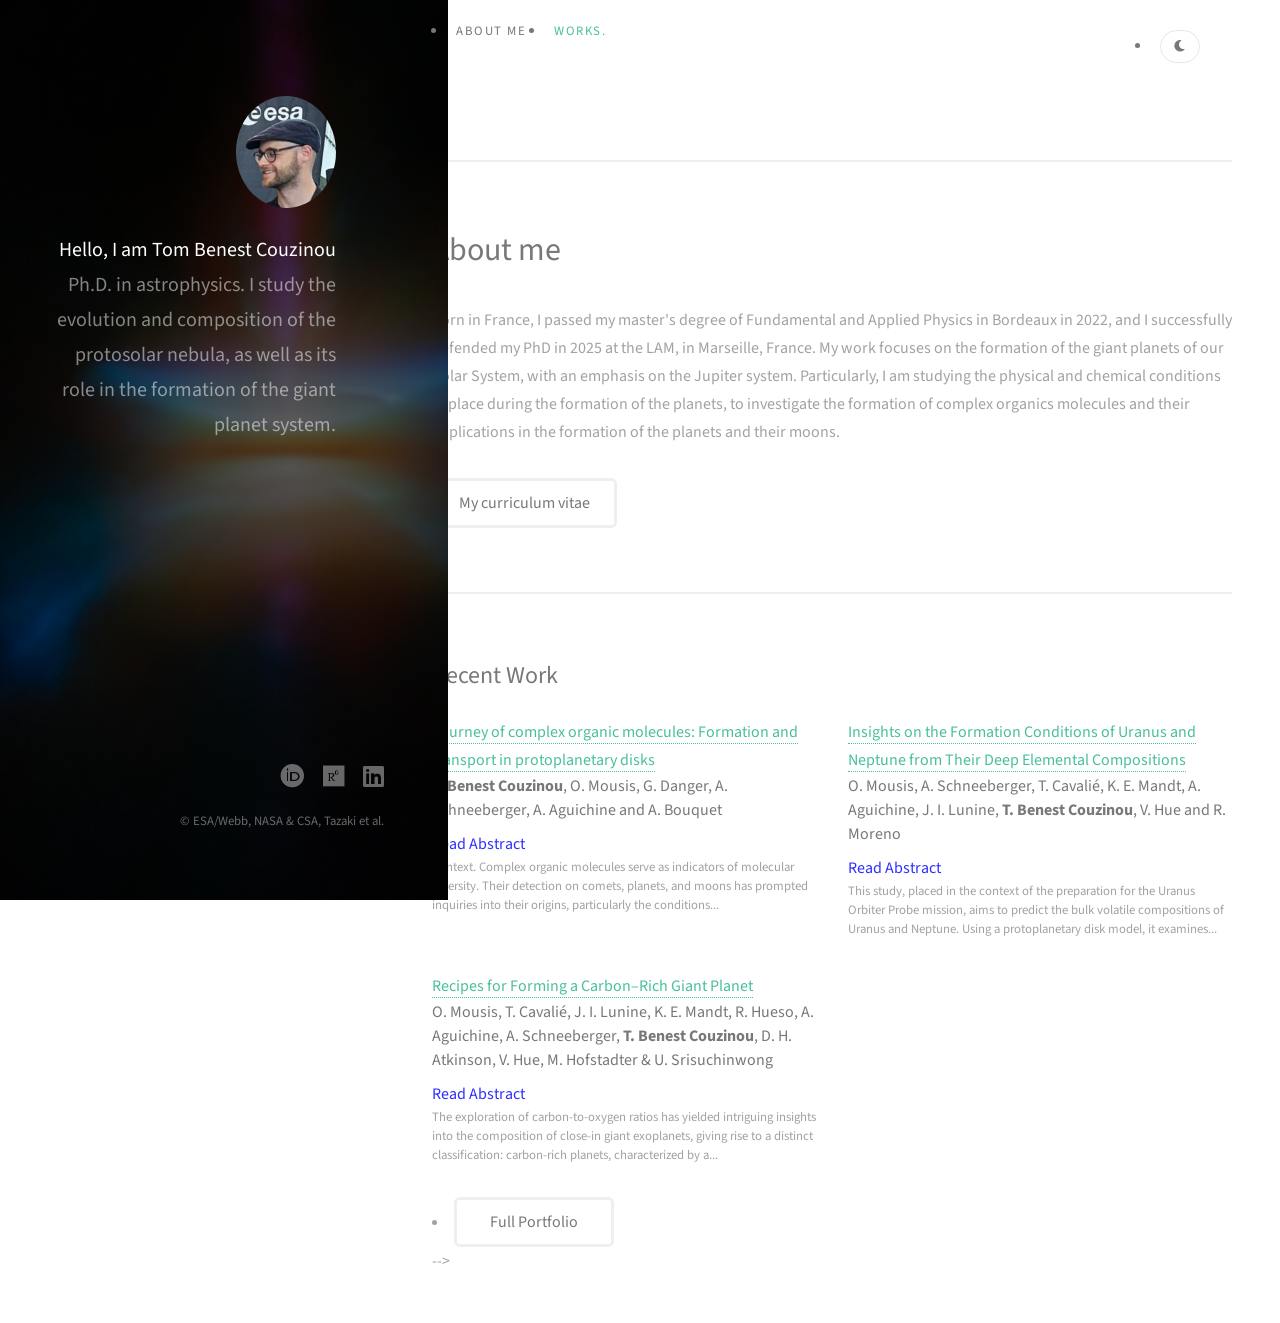
==== index.html @ 3ba37ce8 "test top header" ====
<!DOCTYPE HTML>
<!--
	Strata by HTML5 UP
	html5up.net | @ajlkn
	Free for personal and commercial use under the CCA 3.0 license (html5up.net/license)
-->
<html>
	
	<head>

		<!--- basic page needs
		================================================== -->
		<title>T. Benest Couzinou</title>
		<meta charset="utf-8" />

		<!-- mobile specific metas
		================================================== -->
		<meta name="viewport" content="width=device-width, initial-scale=1, user-scalable=no" />

		<!-- CSS
		================================================== -->
		<link rel="stylesheet" href="assets/css/main.css" />

	</head>
	<body class="is-preload">

		<!--
			Table des matières (commentée) - Navigation rapide du document
			- Header latéral (présentation) : #header
			- En-tête principal (barre de navigation) : #main-header
			- About me (section) : #one
			- Recent Work (section) : #two
			- Abstracts (aperçus/pleins) : #Abstract, #Abstract2, #Abstract3
			- Footer / Contact : #footer
		-->


		<!-- Menu header
		================================================== -->
		<header id="menu-header">

			<div class="row">

				<nav id="nav-wrap">         
					
					<a class="mobile-btn" href="#nav-wrap" title="Show navigation">
						<span class="menu-icon">Menu</span>
					</a>
					<a class="mobile-btn" href="#" title="Hide navigation">
						<span class="menu-icon">Menu</span>
					</a> 

					<ul id="nav" class="nav">
						<li><a class="smoothscroll" href="#header">About me</a></li>
						<li class="current"><a class="smoothscroll" href="#one">Works.</a></li>
					</ul> <!-- end #nav -->

				</nav> <!-- end #nav-wrap -->


			</div>

		</header> <!-- end header -->
			

		<!-- Side Header -->
			<header id="header">
				<div class="inner">
					<a href="#" class="image avatar"><img src="images/avatar.jpg" alt="" /></a>
					<h1><strong>Hello, I am Tom Benest Couzinou</strong><br />
					Ph.D. in astrophysics.<br />
					I study the evolution and composition of the<br />
					protosolar nebula, as well as its role in the<br />
					formation of the giant planet system.</h1>
				</div>
			</header>

		<!-- Main -->
			<div id="main">

				<!-- Main Header (desktop) -->
				<header id="main-header">
					<div class="row">
						<nav id="nav-wrap">         
							<a class="mobile-btn" href="#nav-wrap" title="Show navigation">
								<span class="menu-icon">Menu</span>
							</a>
							<a class="mobile-btn" href="#" title="Hide navigation">
								<span class="menu-icon">Menu</span>
							</a>            

							<ul id="nav" class="nav">
								<li><a class="smoothscroll" href="#one">About me</a></li>
								<li class="current"><a class="smoothscroll" href="#two">Works.</a></li>
							</ul> <!-- end #nav -->

						</nav>

						<ul class="header-darkmode">
							<li>
								<button type="button" class="darkmode-toggle" data-theme-toggle aria-label="Enable dark mode">
									<span class="icon solid fa-moon" aria-hidden="true"></span>
								</button>
							</li>
						</ul>

					</div>
				</header>

				<!-- One -->
					<section id="one">
						<header class="major">
							<h2>About me</h2>
						</header>
						<p>Born in France, I passed my master's degree of Fundamental and Applied Physics in Bordeaux in 2022, and I successfully defended my PhD in 2025 at the LAM, in Marseille, France. My work focuses on the formation of the giant planets of our Solar System, with an emphasis on the Jupiter system. Particularly, I am studying the physical and chemical conditions at place during the formation of the planets, to investigate the formation of complex organics molecules and their implications in the formation of the planets and their moons. </p>
						<ul class="actions">
							<li><a href="my_CV.pdf" target="_blank" class="button">My curriculum vitae</a></li>
						</ul>
					</section>

				<!-- Two -->
					<section id="two">
						<h2>Recent Work</h2>
						<div class="row">
							<article class="col-6 col-12-xsmall work-item">
								<a href="https://www.aanda.org/articles/aa/full_html/2024/12/aa49499-24/aa49499-24.html" target="_blank" >
									Journey of complex organic molecules: Formation and transport in protoplanetary disks
								</a>
								<h3><span style="font-weight: 700;">T. Benest Couzinou</span>, O. Mousis, G. Danger, A. Schneeberger, A. Aguichine and A. Bouquet</h3>
								<div class="readmore-btn js-toggle-abstract" data-full="#AbstractFull" data-preview="#AbstractPreview" data-read-text="Read Abstract" data-hide-text="Hide Abstract" style="color: #2E2EFF; cursor: pointer;">Read Abstract</div>
								<div id="Abstract" class="text-wrapper">
									<p id="AbstractPreview">
										Context. Complex organic molecules serve as indicators of molecular diversity. Their detection on comets, planets, and moons has prompted inquiries into their origins, particularly the conditions...
									</p>
									<p id="AbstractFull" style="display: none;">
										Context. Complex organic molecules serve as indicators of molecular diversity. Their detection on comets, planets, and moons has prompted inquiries into their origins, particularly the conditions conducive to their formation. One hypothesis suggests that the UV irradiation of icy grains in the protosolar nebula generates significant molecular complexity, a hypothesis supported by experiments on methanol ice irradiation. Aims. We investigated the irradiation of methanol ice particles as they migrate through the protosolar nebula. Our objective is to ascertain whether the encountered conditions facilitate the formation of complex organics molecules, and we leverage experimental data in our analysis.<br />
										Methods. We developed a two-dimensional model that describes the transport of pebbles during the evolution of the protosolar nebula, employing a Lagrangian scheme. This model computes the interstellar UV flux received by the particles along their paths, which we compared with experimental values.<br />
										Results. On average, particles ranging from 1 to 100 µm in size, released at a local temperature of 20 K, undergo adequate irradiation to attain the same molecular diversity as methanol ice during the experiments within timescales of 25 kyr of protosolar nebula evolution. In contrast, 1 cm sized particles require 911 kyr of irradiation to reach similar molecular diversity, making comparable molecular complexity unlikely. Similarly, particles ranging from 1 to 100 µm in size, released at a local temperature of 80 K, receive sufficient irradiation after 141 and 359 kyr. In contrast, 1 cm sized particles would require several million years to receive this level of irradiation, which is infeasible since they cross the iceline within approximately 500 kyr.<br />
										Conclusions. The particles readily receive the irradiation dose necessary to generate the molecular diversity observed in the experiments within the outer regions of the disk. Our model, combined with future irradiation experiments, can provide additional insights into the specific regions where the building blocks of planets form.
									</p>
								</div>

							</article>
							<article class="col-6 col-12-xsmall work-item">
								<a href="https://iopscience.iop.org/article/10.3847/PSJ/ad58d8" target="_blank" >
								Insights on the Formation Conditions of Uranus and Neptune from Their Deep Elemental Compositions
								</a>
								<h3>O. Mousis, A. Schneeberger, T. Cavalié, K. E. Mandt, A. Aguichine, J. I. Lunine, <span style="font-weight: 700;">T. Benest Couzinou</span>, V. Hue and R. Moreno</h3>
								<div class="readmore-btn js-toggle-abstract" data-full="#AbstractFull2" data-preview="#AbstractPreview2" data-read-text="Read Abstract" data-hide-text="Hide Abstract" style="color: #2E2EFF; cursor: pointer;">Read Abstract</div>
								<div id="Abstract2" class="text-wrapper">
									<p id="AbstractPreview2">
										This study, placed in the context of the preparation for the Uranus Orbiter Probe mission, aims to predict the bulk volatile compositions of Uranus and Neptune. Using a protoplanetary disk model, it examines...
									</p>
									<p id="AbstractFull2" style="display: none;">
										This study, placed in the context of the preparation for the Uranus Orbiter Probe mission, aims to predict the bulk volatile compositions of Uranus and Neptune. Using a protoplanetary disk model, it examines the evolution of trace species through vapor and solid transport as dust and pebbles. 
										Due to the high carbon abundance found in their envelopes, the two planets are postulated to have formed at the carbon monoxide ice line within the protosolar nebula. The time evolution of the abundances of the major volatile species at the location of the CO ice line is then calculated to derive the abundance ratios of the corresponding key elements, including the heavy noble gases, in the feeding zones of Uranus and Neptune. 
										Supersolar metallicity in their envelopes likely results from accreting solids in these zones. Two types of solids are considered: pure condensates (Case 1) and a mixture of pure condensates and clathrates (Case 2). The model, calibrated to observed carbon enrichments, predicts deep compositions. 
										In Case 1, argon is deeply depleted, while nitrogen, oxygen, krypton, phosphorus, sulfur, and xenon are significantly enriched relative to their protosolar abundances in the two planets. 
										Case 2 predicts significant enrichments for all species, including argon, relative to their protosolar abundances. Consequently, Case 1 predicts near-zero Ar/Kr or Ar/Xe ratios, while Case 2 suggests that these ratios are 0.1 and 0.5–1 times their protosolar ratios, respectively. Both cases predict a bulk sulfur-to-nitrogen ratio consistent with atmospheric measurements.
									</p>
								</div>
							</article>
							<article class="col-6 col-12-xsmall work-item">
								<a href="https://link.springer.com/article/10.1007/s11214-024-01071-4" target="_blank">
								Recipes for Forming a Carbon–Rich Giant Planet
								</a>
								<h3>    O. Mousis, T. Cavalié, J. I. Lunine, K. E. Mandt, R. Hueso, A. Aguichine, A. Schneeberger, <span style="font-weight: 700;">T. Benest Couzinou</span>, D. H. Atkinson, V. Hue, M. Hofstadter & U. Srisuchinwong </h3>
								<div class="readmore-btn js-toggle-abstract" data-full="#AbstractFull3" data-preview="#AbstractPreview3" data-read-text="Read Abstract" data-hide-text="Hide Abstract" style="color: #2E2EFF; cursor: pointer;">Read Abstract</div>
								<div id="Abstract3" class="text-wrapper">
									<p id="AbstractPreview3">
										The exploration of carbon-to-oxygen ratios has yielded intriguing insights into the composition of close-in giant exoplanets, giving rise to a distinct classification: carbon-rich planets, characterized by a...
									</p>
									<p id="AbstractFull3" style="display: none;">
										The exploration of carbon-to-oxygen ratios has yielded intriguing insights into the composition of close-in giant exoplanets, giving rise to a distinct classification: carbon-rich planets, characterized by a carbon–to–oxygen ratio ≥ 1 in their atmospheres, as opposed to giant planets exhibiting carbon–to–oxygen ratios close to the protosolar value. 
										In contrast, despite numerous space missions dispatched to the outer solar system and the proximity of Jupiter, Saturn, Uranus, and Neptune, our understanding of the carbon-to-oxygen ratio in these giants remains notably deficient. Determining this ratio is crucial as it serves as a marker linking a planet’s volatile composition directly to its formation region within the disk. 
										This article provides an overview of the current understanding of the carbon-to-oxygen ratio in the four gas giants of our solar system and explores why there is yet no definitive dismissal of the possibility that Jupiter, Saturn, Uranus, or Neptune could be considered carbon-rich planets. 
										Additionally, we delve into the three primary formation scenarios proposed in existing literature to account for a bulk carbon-to-oxygen ratio ≥ 1 in a giant planet. A significant challenge lies in accurately inferring the bulk carbon-to-oxygen ratio of our solar system’s gas giants. 
										Retrieval methods involve integrating in situ measurements from entry probes equipped with mass spectrometers and remote sensing observations conducted at microwave wavelengths by orbiters. However, these methods fall short of fully discerning the deep carbon-to-oxygen abundance in the gas giants due to their limited probing depth, typically within the 10–100 bar range. 
										To complement these direct measurements, indirect determinations rely on understanding the vertical distribution of atmospheric carbon monoxide in conjunction with thermochemical models. These models aid in evaluating the deep oxygen abundance in the gas giants, providing valuable insights into their overall composition.
									</p>
								</div>
							</article>
							<script>
								document.querySelectorAll('.js-toggle-abstract').forEach(function(button) {
									button.addEventListener('click', function() {
										var fullAbstract = document.querySelector(button.dataset.full);
										var previewAbstract = document.querySelector(button.dataset.preview);
										var isHidden = fullAbstract.style.display === 'none';

										fullAbstract.style.display = isHidden ? 'block' : 'none';
										previewAbstract.style.display = isHidden ? 'none' : 'block';
										button.textContent = isHidden ? button.dataset.hideText : button.dataset.readText;
									});
								});
							</script>

						</div>
						
							<li><a href="#" class="button">Full Portfolio</a></li>
						</ul>-->
					</section>


			</div>

		<!-- Footer -->
			<footer id="footer">
				<div class="inner">
					<ul class="icons">
						<li><a href="https://orcid.org/0000-0002-8719-7867" class="icon brands fa-orcid"><span class="label">ORCID</span></a></li>
						<li><a href="https://www.researchgate.net/profile/Tom-Benest-Couzinou" class="icon brands fa-researchgate"><span class="label">ResearchGate</span></a></li>
						<li><a href="https://www.linkedin.com/in/tom-benest-69709b201/" class="icon brands fa-linkedin"><span class="label">Linkedin</span></a></li>
					</ul>
					<ul class="copyright">
						<li>&copy; ESA/Webb, NASA & CSA, Tazaki et al.</li>
					</ul>
				</div>
			</footer>

		<!-- Scripts -->
			<script src="assets/js/jquery.min.js"></script>
			<script src="assets/js/jquery.poptrox.min.js"></script>
			<script src="assets/js/browser.min.js"></script>
			<script src="assets/js/breakpoints.min.js"></script>
			<script src="assets/js/util.js"></script>
			<script src="assets/js/main.js"></script>

	</body>
</html>
---- assets/css/main.css ----
/*
 TOC (adapted):

 01. = Webfonts & Iconfonts
 02. = Document setup (resets, variables)
 03. = Basic / Typography / Container / Row
 04. = Section & Article styles
 05. = Forms (inputs, selects, checkboxes, radios)
 06. = UI Components (box, icon, image, list, icons, labeled-icons, actions, table, button)
 07. = Portfolio / Work Item
 08. = Header styles (menu-header, main-header, header, header-social)
 09. = Footer
 10. = Main content (#main) and sections (#one, #two) + Abstract wrappers
 11. = Poptrox (lightbox)
 12. = Utility / Touch styles
 13. = Responsive breakpoints (XLarge, Large, Medium, Small, XSmall)

 Notes:
 - Sections are grouped to match the current structure of this file.
 - Use these markers to quickly locate rules; further subheadings exist throughout the stylesheet.

 =================================================================== */

/** 
/* 01. =webfonts and iconfonts
/* =================================================================== */

@import url("fontawesome-all.min.css");
@import url("https://fonts.googleapis.com/css?family=Source+Sans+Pro:400,400italic");


/** 
/* 02. =document setup
/* =================================================================== */


html, body, div, span, applet, object,
iframe, h1, h2, h3, h4, h5, h6, p, blockquote,
pre, a, abbr, acronym, address, big, cite,
code, del, dfn, em, img, ins, kbd, q, s, samp,
small, strike, strong, sub, sup, tt, var, b,
u, i, center, dl, dt, dd, ol, ul, li, fieldset,
form, label, legend, table, caption, tbody,
tfoot, thead, tr, th, td, article, aside,
canvas, details, embed, figure, figcaption,
footer, header, hgroup, menu, nav, output, ruby,
section, summary, time, mark, audio, video {
	margin: 0;
	padding: 0;
	border: 0;
	font-size: 100%;
	font: inherit;
	vertical-align: baseline;}

article, aside, details, figcaption, figure,
footer, header, hgroup, menu, nav, section {
	display: block;}

body {
	line-height: 1;
	--bg-dark: 0.65;
	--sidebar-width: 35%;
	--bg-position-x: -350px;
}

ol, ul {
	list-style: none;
}

blockquote, q {
	quotes: none;
}

	blockquote:before, blockquote:after, q:before, q:after {
		content: '';
		content: none;
	}

	body::before {
		content: "";
		position: fixed;
		top: 0;
		left: 0;
		width: var(--sidebar-width);
		height: 100vh;
		background: linear-gradient(rgba(0,0,0,var(--bg-dark)), rgba(0,0,0,var(--bg-dark))), url("../../images/bg.jpg");
		background-position: var(--bg-position-x) center;
		background-repeat: no-repeat;
		background-size: cover;
		background-attachment: fixed;
		pointer-events: none;
		z-index: 0;
	}

table {
	border-collapse: collapse;
	border-spacing: 0;
}

body {
	-webkit-text-size-adjust: none;
}

mark {
	background-color: transparent;
	color: inherit;
}

input::-moz-focus-inner {
	border: 0;
	padding: 0;
}

input, select, textarea {
	-moz-appearance: none;
	-webkit-appearance: none;
	-ms-appearance: none;
	appearance: none;
}

/* === 03. Basic / Typography / Container / Row === */
/* Basic */

	html {
		box-sizing: border-box;
	}

	*, *:before, *:after {
		box-sizing: inherit;
	}

	body {
		background: #fff;
	}

		body.is-preload *, body.is-preload *:before, body.is-preload *:after {
			-moz-animation: none !important;
			-webkit-animation: none !important;
			-ms-animation: none !important;
			animation: none !important;
			-moz-transition: none !important;
			-webkit-transition: none !important;
			-ms-transition: none !important;
			transition: none !important;
		}

	body, input, select, textarea {
		color: #a2a2a2;
		font-family: "Source Sans Pro", Helvetica, sans-serif;
		font-size: 16pt;
		font-weight: 400;
		line-height: 1.75em;
	}

	a {
		-moz-transition: color 0.2s ease-in-out, border-color 0.2s ease-in-out;
		-webkit-transition: color 0.2s ease-in-out, border-color 0.2s ease-in-out;
		-ms-transition: color 0.2s ease-in-out, border-color 0.2s ease-in-out;
		transition: color 0.2s ease-in-out, border-color 0.2s ease-in-out;
		border-bottom: dotted 1px;
		color: #49bf9d;
		text-decoration: none;
	}

		a:hover {
			border-bottom-color: transparent;
			color: #49bf9d !important;
			text-decoration: none;
		}

	strong, b {
		color: #787878;
		font-weight: 400;
	}

	em, i {
		font-style: italic;
	}

	p {
		margin: 0 0 2em 0;
	}

	/* Typography
	--------------------------------------------------------------------- */
	h1, h2, h3, h4, h5, h6 {
		color: #787878;
		font-weight: 400;
		line-height: 1em;
		margin: 0 0 1em 0;
	}

		h1 a, h2 a, h3 a, h4 a, h5 a, h6 a {
			color: inherit;
			text-decoration: none;
		}

	h1 {
		font-size: 2em;
		line-height: 1.5em;
	}

	h2 {
		font-size: 1.5em;
		line-height: 1.5em;
	}

	h3 {
		font-size: 1.25em;
		line-height: 1.5em;
	}

	h4 {
		font-size: 1.1em;
		line-height: 1.5em;
	}

	h5 {
		font-size: 0.9em;
		line-height: 1.5em;
	}

	h6 {
		font-size: 0.7em;
		line-height: 1.5em;
	}

	sub {
		font-size: 0.8em;
		position: relative;
		top: 0.5em;
	}

	sup {
		font-size: 0.8em;
		position: relative;
		top: -0.5em;
	}

	hr {
		border: 0;
		border-bottom: solid 2px #efefef;
		margin: 2em 0;
	}

		hr.major {
			margin: 3em 0;
		}

	blockquote {
		border-left: solid 6px #efefef;
		font-style: italic;
		margin: 0 0 2em 0;
		padding: 0.5em 0 0.5em 1.5em;
	}

	code {
		background: #f7f7f7;
		border-radius: 0.35em;
		border: solid 2px #efefef;
		font-family: "Courier New", monospace;
		font-size: 0.9em;
		margin: 0 0.25em;
		padding: 0.25em 0.65em;
	}

	pre {
		-webkit-overflow-scrolling: touch;
		font-family: "Courier New", monospace;
		font-size: 0.9em;
		margin: 0 0 2em 0;
	}

		pre code {
			display: block;
			line-height: 1.75em;
			padding: 1em 1.5em;
			overflow-x: auto;
		}

	.align-left {
		text-align: left;
	}

	.align-center {
		text-align: center;
	}

	.align-right {
		text-align: right;
	}

/* === 03.a Container === */
/* Container */

	.container {
		margin: 0 auto;
		max-width: calc(100% - 4em);
		width: 100%;
	}

		.container.xsmall {
			width: 25%;
		}

		.container.small {
			width: 50%;
		}

		.container.medium {
			width: 75%;
		}

		.container.large {
			width: 125%;
		}

		.container.xlarge {
			width: 150%;
		}

		.container.max {
			width: 100%;
		}

		@media screen and (max-width: 980px) {

			.container {
				width: 100% !important;
				max-width: 100% !important;
			}

		}

		@media screen and (max-width: 480px) {

			.container {
				max-width: calc(100% - 3em);
			}

		}

/* === 03.b Row === */
/* Row */

	.row {
		display: flex;
		flex-wrap: wrap;
		box-sizing: border-box;
		align-items: stretch;
	}

		.row > * {
			box-sizing: border-box;
		}

		.row.gtr-uniform > * > :last-child {
			margin-bottom: 0;
		}

		.row.aln-left {
			justify-content: flex-start;
		}

		.row.aln-center {
			justify-content: center;
		}

		.row.aln-right {
			justify-content: flex-end;
		}

		.row.aln-top {
			align-items: flex-start;
		}

		.row.aln-middle {
			align-items: center;
		}

		.row.aln-bottom {
			align-items: flex-end;
		}

		.row > .imp {
			order: -1;
		}

		.row > .col-1 {
			width: 8.33333%;
		}

		.row > .off-1 {
			margin-left: 8.33333%;
		}

		.row > .col-2 {
			width: 16.66667%;
		}

		.row > .off-2 {
			margin-left: 16.66667%;
		}

		.row > .col-3 {
			width: 25%;
		}

		.row > .off-3 {
			margin-left: 25%;
		}

		.row > .col-4 {
			width: 33.33333%;
		}

		.row > .off-4 {
			margin-left: 33.33333%;
		}

		.row > .col-5 {
			width: 41.66667%;
		}

		.row > .off-5 {
			margin-left: 41.66667%;
		}

		.row > .col-6 {
			width: 50%;
		}

		.row > .off-6 {
			margin-left: 50%;
		}

		.row > .col-7 {
			width: 58.33333%;
		}

		.row > .off-7 {
			margin-left: 58.33333%;
		}

		.row > .col-8 {
			width: 66.66667%;
		}

		.row > .off-8 {
			margin-left: 66.66667%;
		}

		.row > .col-9 {
			width: 75%;
		}

		.row > .off-9 {
			margin-left: 75%;
		}

		.row > .col-10 {
			width: 83.33333%;
		}

		.row > .off-10 {
			margin-left: 83.33333%;
		}

		.row > .col-11 {
			width: 91.66667%;
		}

		.row > .off-11 {
			margin-left: 91.66667%;
		}

		.row > .col-12 {
			width: 100%;
		}

		.row > .off-12 {
			margin-left: 100%;
		}

		.row.gtr-0 {
			margin-top: 0;
			margin-left: 0em;
		}

			.row.gtr-0 > * {
				padding: 0 0 0 0em;
			}

			.row.gtr-0.gtr-uniform {
				margin-top: 0em;
			}

				.row.gtr-0.gtr-uniform > * {
					padding-top: 0em;
				}

		.row.gtr-25 {
			margin-top: 0;
			margin-left: -0.625em;
		}

			.row.gtr-25 > * {
				padding: 0 0 0 0.625em;
			}

			.row.gtr-25.gtr-uniform {
				margin-top: -0.625em;
			}

				.row.gtr-25.gtr-uniform > * {
					padding-top: 0.625em;
				}

		.row.gtr-50 {
			margin-top: 0;
			margin-left: -1.25em;
		}

			.row.gtr-50 > * {
				padding: 0 0 0 1.25em;
			}

			.row.gtr-50.gtr-uniform {
				margin-top: -1.25em;
			}

				.row.gtr-50.gtr-uniform > * {
					padding-top: 1.25em;
				}

		.row {
			margin-top: 0;
			margin-left: -2.5em;
		}

			.row > * {
				padding: 0 0 0 2.5em;
			}

			.row.gtr-uniform {
				margin-top: -2.5em;
			}

				.row.gtr-uniform > * {
					padding-top: 2.5em;
				}

		.row.gtr-150 {
			margin-top: 0;
			margin-left: -3.75em;
		}

			.row.gtr-150 > * {
				padding: 0 0 0 3.75em;
			}

			.row.gtr-150.gtr-uniform {
				margin-top: -3.75em;
			}

				.row.gtr-150.gtr-uniform > * {
					padding-top: 3.75em;
				}

		.row.gtr-200 {
			margin-top: 0;
			margin-left: -5em;
		}

			.row.gtr-200 > * {
				padding: 0 0 0 5em;
			}

			.row.gtr-200.gtr-uniform {
				margin-top: -5em;
			}

				.row.gtr-200.gtr-uniform > * {
					padding-top: 5em;
				}

		@media screen and (max-width: 1800px) {

			.row {
				display: flex;
				flex-wrap: wrap;
				box-sizing: border-box;
				align-items: stretch;
			}

				.row > * {
					box-sizing: border-box;
				}

				.row.gtr-uniform > * > :last-child {
					margin-bottom: 0;
				}

				.row.aln-left {
					justify-content: flex-start;
				}

				.row.aln-center {
					justify-content: center;
				}

				.row.aln-right {
					justify-content: flex-end;
				}

				.row.aln-top {
					align-items: flex-start;
				}

				.row.aln-middle {
					align-items: center;
				}

				.row.aln-bottom {
					align-items: flex-end;
				}

				.row > .imp-xlarge {
					order: -1;
				}

				.row > .col-1-xlarge {
					width: 8.33333%;
				}

				.row > .off-1-xlarge {
					margin-left: 8.33333%;
				}

				.row > .col-2-xlarge {
					width: 16.66667%;
				}

				.row > .off-2-xlarge {
					margin-left: 16.66667%;
				}

				.row > .col-3-xlarge {
					width: 25%;
				}

				.row > .off-3-xlarge {
					margin-left: 25%;
				}

				.row > .col-4-xlarge {
					width: 33.33333%;
				}

				.row > .off-4-xlarge {
					margin-left: 33.33333%;
				}

				.row > .col-5-xlarge {
					width: 41.66667%;
				}

				.row > .off-5-xlarge {
					margin-left: 41.66667%;
				}

				.row > .col-6-xlarge {
					width: 50%;
				}

				.row > .off-6-xlarge {
					margin-left: 50%;
				}

				.row > .col-7-xlarge {
					width: 58.33333%;
				}

				.row > .off-7-xlarge {
					margin-left: 58.33333%;
				}

				.row > .col-8-xlarge {
					width: 66.66667%;
				}

				.row > .off-8-xlarge {
					margin-left: 66.66667%;
				}

				.row > .col-9-xlarge {
					width: 75%;
				}

				.row > .off-9-xlarge {
					margin-left: 75%;
				}

				.row > .col-10-xlarge {
					width: 83.33333%;
				}

				.row > .off-10-xlarge {
					margin-left: 83.33333%;
				}

				.row > .col-11-xlarge {
					width: 91.66667%;
				}

				.row > .off-11-xlarge {
					margin-left: 91.66667%;
				}

				.row > .col-12-xlarge {
					width: 100%;
				}

				.row > .off-12-xlarge {
					margin-left: 100%;
				}

				.row.gtr-0 {
					margin-top: 0;
					margin-left: 0em;
				}

					.row.gtr-0 > * {
						padding: 0 0 0 0em;
					}

					.row.gtr-0.gtr-uniform {
						margin-top: 0em;
					}

						.row.gtr-0.gtr-uniform > * {
							padding-top: 0em;
						}

				.row.gtr-25 {
					margin-top: 0;
					margin-left: -0.625em;
				}

					.row.gtr-25 > * {
						padding: 0 0 0 0.625em;
					}

					.row.gtr-25.gtr-uniform {
						margin-top: -0.625em;
					}

						.row.gtr-25.gtr-uniform > * {
							padding-top: 0.625em;
						}

				.row.gtr-50 {
					margin-top: 0;
					margin-left: -1.25em;
				}

					.row.gtr-50 > * {
						padding: 0 0 0 1.25em;
					}

					.row.gtr-50.gtr-uniform {
						margin-top: -1.25em;
					}

						.row.gtr-50.gtr-uniform > * {
							padding-top: 1.25em;
						}

				.row {
					margin-top: 0;
					margin-left: -2.5em;
				}

					.row > * {
						padding: 0 0 0 2.5em;
					}

					.row.gtr-uniform {
						margin-top: -2.5em;
					}

						.row.gtr-uniform > * {
							padding-top: 2.5em;
						}

				.row.gtr-150 {
					margin-top: 0;
					margin-left: -3.75em;
				}

					.row.gtr-150 > * {
						padding: 0 0 0 3.75em;
					}

					.row.gtr-150.gtr-uniform {
						margin-top: -3.75em;
					}

						.row.gtr-150.gtr-uniform > * {
							padding-top: 3.75em;
						}

				.row.gtr-200 {
					margin-top: 0;
					margin-left: -5em;
				}

					.row.gtr-200 > * {
						padding: 0 0 0 5em;
					}

					.row.gtr-200.gtr-uniform {
						margin-top: -5em;
					}

						.row.gtr-200.gtr-uniform > * {
							padding-top: 5em;
						}

		}

		@media screen and (max-width: 1280px) {

			.row {
				display: flex;
				flex-wrap: wrap;
				box-sizing: border-box;
				align-items: stretch;
			}

				.row > * {
					box-sizing: border-box;
				}

				.row.gtr-uniform > * > :last-child {
					margin-bottom: 0;
				}

				.row.aln-left {
					justify-content: flex-start;
				}

				.row.aln-center {
					justify-content: center;
				}

				.row.aln-right {
					justify-content: flex-end;
				}

				.row.aln-top {
					align-items: flex-start;
				}

				.row.aln-middle {
					align-items: center;
				}

				.row.aln-bottom {
					align-items: flex-end;
				}

				.row > .imp-large {
					order: -1;
				}

				.row > .col-1-large {
					width: 8.33333%;
				}

				.row > .off-1-large {
					margin-left: 8.33333%;
				}

				.row > .col-2-large {
					width: 16.66667%;
				}

				.row > .off-2-large {
					margin-left: 16.66667%;
				}

				.row > .col-3-large {
					width: 25%;
				}

				.row > .off-3-large {
					margin-left: 25%;
				}

				.row > .col-4-large {
					width: 33.33333%;
				}

				.row > .off-4-large {
					margin-left: 33.33333%;
				}

				.row > .col-5-large {
					width: 41.66667%;
				}

				.row > .off-5-large {
					margin-left: 41.66667%;
				}

				.row > .col-6-large {
					width: 50%;
				}

				.row > .off-6-large {
					margin-left: 50%;
				}

				.row > .col-7-large {
					width: 58.33333%;
				}

				.row > .off-7-large {
					margin-left: 58.33333%;
				}

				.row > .col-8-large {
					width: 66.66667%;
				}

				.row > .off-8-large {
					margin-left: 66.66667%;
				}

				.row > .col-9-large {
					width: 75%;
				}

				.row > .off-9-large {
					margin-left: 75%;
				}

				.row > .col-10-large {
					width: 83.33333%;
				}

				.row > .off-10-large {
					margin-left: 83.33333%;
				}

				.row > .col-11-large {
					width: 91.66667%;
				}

				.row > .off-11-large {
					margin-left: 91.66667%;
				}

				.row > .col-12-large {
					width: 100%;
				}

				.row > .off-12-large {
					margin-left: 100%;
				}

				.row.gtr-0 {
					margin-top: 0;
					margin-left: 0em;
				}

					.row.gtr-0 > * {
						padding: 0 0 0 0em;
					}

					.row.gtr-0.gtr-uniform {
						margin-top: 0em;
					}

						.row.gtr-0.gtr-uniform > * {
							padding-top: 0em;
						}

				.row.gtr-25 {
					margin-top: 0;
					margin-left: -0.5em;
				}

					.row.gtr-25 > * {
						padding: 0 0 0 0.5em;
					}

					.row.gtr-25.gtr-uniform {
						margin-top: -0.5em;
					}

						.row.gtr-25.gtr-uniform > * {
							padding-top: 0.5em;
						}

				.row.gtr-50 {
					margin-top: 0;
					margin-left: -1em;
				}

					.row.gtr-50 > * {
						padding: 0 0 0 1em;
					}

					.row.gtr-50.gtr-uniform {
						margin-top: -1em;
					}

						.row.gtr-50.gtr-uniform > * {
							padding-top: 1em;
						}

				.row {
					margin-top: 0;
					margin-left: -2em;
				}

					.row > * {
						padding: 0 0 0 2em;
					}

					.row.gtr-uniform {
						margin-top: -2em;
					}

						.row.gtr-uniform > * {
							padding-top: 2em;
						}

				.row.gtr-150 {
					margin-top: 0;
					margin-left: -3em;
				}

					.row.gtr-150 > * {
						padding: 0 0 0 3em;
					}

					.row.gtr-150.gtr-uniform {
						margin-top: -3em;
					}

						.row.gtr-150.gtr-uniform > * {
							padding-top: 3em;
						}

				.row.gtr-200 {
					margin-top: 0;
					margin-left: -4em;
				}

					.row.gtr-200 > * {
						padding: 0 0 0 4em;
					}

					.row.gtr-200.gtr-uniform {
						margin-top: -4em;
					}

						.row.gtr-200.gtr-uniform > * {
							padding-top: 4em;
						}

		}

		@media screen and (max-width: 980px) {

			.row {
				display: flex;
				flex-wrap: wrap;
				box-sizing: border-box;
				align-items: stretch;
			}

				.row > * {
					box-sizing: border-box;
				}

				.row.gtr-uniform > * > :last-child {
					margin-bottom: 0;
				}

				.row.aln-left {
					justify-content: flex-start;
				}

				.row.aln-center {
					justify-content: center;
				}

				.row.aln-right {
					justify-content: flex-end;
				}

				.row.aln-top {
					align-items: flex-start;
				}

				.row.aln-middle {
					align-items: center;
				}

				.row.aln-bottom {
					align-items: flex-end;
				}

				.row > .imp-medium {
					order: -1;
				}

				.row > .col-1-medium {
					width: 8.33333%;
				}

				.row > .off-1-medium {
					margin-left: 8.33333%;
				}

				.row > .col-2-medium {
					width: 16.66667%;
				}

				.row > .off-2-medium {
					margin-left: 16.66667%;
				}

				.row > .col-3-medium {
					width: 25%;
				}

				.row > .off-3-medium {
					margin-left: 25%;
				}

				.row > .col-4-medium {
					width: 33.33333%;
				}

				.row > .off-4-medium {
					margin-left: 33.33333%;
				}

				.row > .col-5-medium {
					width: 41.66667%;
				}

				.row > .off-5-medium {
					margin-left: 41.66667%;
				}

				.row > .col-6-medium {
					width: 50%;
				}

				.row > .off-6-medium {
					margin-left: 50%;
				}

				.row > .col-7-medium {
					width: 58.33333%;
				}

				.row > .off-7-medium {
					margin-left: 58.33333%;
				}

				.row > .col-8-medium {
					width: 66.66667%;
				}

				.row > .off-8-medium {
					margin-left: 66.66667%;
				}

				.row > .col-9-medium {
					width: 75%;
				}

				.row > .off-9-medium {
					margin-left: 75%;
				}

				.row > .col-10-medium {
					width: 83.33333%;
				}

				.row > .off-10-medium {
					margin-left: 83.33333%;
				}

				.row > .col-11-medium {
					width: 91.66667%;
				}

				.row > .off-11-medium {
					margin-left: 91.66667%;
				}

				.row > .col-12-medium {
					width: 100%;
				}

				.row > .off-12-medium {
					margin-left: 100%;
				}

				.row.gtr-0 {
					margin-top: 0;
					margin-left: 0em;
				}

					.row.gtr-0 > * {
						padding: 0 0 0 0em;
					}

					.row.gtr-0.gtr-uniform {
						margin-top: 0em;
					}

						.row.gtr-0.gtr-uniform > * {
							padding-top: 0em;
						}

				.row.gtr-25 {
					margin-top: 0;
					margin-left: -0.5em;
				}

					.row.gtr-25 > * {
						padding: 0 0 0 0.5em;
					}

					.row.gtr-25.gtr-uniform {
						margin-top: -0.5em;
					}

						.row.gtr-25.gtr-uniform > * {
							padding-top: 0.5em;
						}

				.row.gtr-50 {
					margin-top: 0;
					margin-left: -1em;
				}

					.row.gtr-50 > * {
						padding: 0 0 0 1em;
					}

					.row.gtr-50.gtr-uniform {
						margin-top: -1em;
					}

						.row.gtr-50.gtr-uniform > * {
							padding-top: 1em;
						}

				.row {
					margin-top: 0;
					margin-left: -2em;
				}

					.row > * {
						padding: 0 0 0 2em;
					}

					.row.gtr-uniform {
						margin-top: -2em;
					}

						.row.gtr-uniform > * {
							padding-top: 2em;
						}

				.row.gtr-150 {
					margin-top: 0;
					margin-left: -3em;
				}

					.row.gtr-150 > * {
						padding: 0 0 0 3em;
					}

					.row.gtr-150.gtr-uniform {
						margin-top: -3em;
					}

						.row.gtr-150.gtr-uniform > * {
							padding-top: 3em;
						}

				.row.gtr-200 {
					margin-top: 0;
					margin-left: -4em;
				}

					.row.gtr-200 > * {
						padding: 0 0 0 4em;
					}

					.row.gtr-200.gtr-uniform {
						margin-top: -4em;
					}

						.row.gtr-200.gtr-uniform > * {
							padding-top: 4em;
						}

		}

		@media screen and (max-width: 736px) {

			.row {
				display: flex;
				flex-wrap: wrap;
				box-sizing: border-box;
				align-items: stretch;
			}

				.row > * {
					box-sizing: border-box;
				}

				.row.gtr-uniform > * > :last-child {
					margin-bottom: 0;
				}

				.row.aln-left {
					justify-content: flex-start;
				}

				.row.aln-center {
					justify-content: center;
				}

				.row.aln-right {
					justify-content: flex-end;
				}

				.row.aln-top {
					align-items: flex-start;
				}

				.row.aln-middle {
					align-items: center;
				}

				.row.aln-bottom {
					align-items: flex-end;
				}

				.row > .imp-small {
					order: -1;
				}

				.row > .col-1-small {
					width: 8.33333%;
				}

				.row > .off-1-small {
					margin-left: 8.33333%;
				}

				.row > .col-2-small {
					width: 16.66667%;
				}

				.row > .off-2-small {
					margin-left: 16.66667%;
				}

				.row > .col-3-small {
					width: 25%;
				}

				.row > .off-3-small {
					margin-left: 25%;
				}

				.row > .col-4-small {
					width: 33.33333%;
				}

				.row > .off-4-small {
					margin-left: 33.33333%;
				}

				.row > .col-5-small {
					width: 41.66667%;
				}

				.row > .off-5-small {
					margin-left: 41.66667%;
				}

				.row > .col-6-small {
					width: 50%;
				}

				.row > .off-6-small {
					margin-left: 50%;
				}

				.row > .col-7-small {
					width: 58.33333%;
				}

				.row > .off-7-small {
					margin-left: 58.33333%;
				}

				.row > .col-8-small {
					width: 66.66667%;
				}

				.row > .off-8-small {
					margin-left: 66.66667%;
				}

				.row > .col-9-small {
					width: 75%;
				}

				.row > .off-9-small {
					margin-left: 75%;
				}

				.row > .col-10-small {
					width: 83.33333%;
				}

				.row > .off-10-small {
					margin-left: 83.33333%;
				}

				.row > .col-11-small {
					width: 91.66667%;
				}

				.row > .off-11-small {
					margin-left: 91.66667%;
				}

				.row > .col-12-small {
					width: 100%;
				}

				.row > .off-12-small {
					margin-left: 100%;
				}

				.row.gtr-0 {
					margin-top: 0;
					margin-left: 0em;
				}

					.row.gtr-0 > * {
						padding: 0 0 0 0em;
					}

					.row.gtr-0.gtr-uniform {
						margin-top: 0em;
					}

						.row.gtr-0.gtr-uniform > * {
							padding-top: 0em;
						}

				.row.gtr-25 {
					margin-top: 0;
					margin-left: -0.375em;
				}

					.row.gtr-25 > * {
						padding: 0 0 0 0.375em;
					}

					.row.gtr-25.gtr-uniform {
						margin-top: -0.375em;
					}

						.row.gtr-25.gtr-uniform > * {
							padding-top: 0.375em;
						}

				.row.gtr-50 {
					margin-top: 0;
					margin-left: -0.75em;
				}

					.row.gtr-50 > * {
						padding: 0 0 0 0.75em;
					}

					.row.gtr-50.gtr-uniform {
						margin-top: -0.75em;
					}

						.row.gtr-50.gtr-uniform > * {
							padding-top: 0.75em;
						}

				.row {
					margin-top: 0;
					margin-left: -1.5em;
				}

					.row > * {
						padding: 0 0 0 1.5em;
					}

					.row.gtr-uniform {
						margin-top: -1.5em;
					}

						.row.gtr-uniform > * {
							padding-top: 1.5em;
						}

				.row.gtr-150 {
					margin-top: 0;
					margin-left: -2.25em;
				}

					.row.gtr-150 > * {
						padding: 0 0 0 2.25em;
					}

					.row.gtr-150.gtr-uniform {
						margin-top: -2.25em;
					}

						.row.gtr-150.gtr-uniform > * {
							padding-top: 2.25em;
						}

				.row.gtr-200 {
					margin-top: 0;
					margin-left: -3em;
				}

					.row.gtr-200 > * {
						padding: 0 0 0 3em;
					}

					.row.gtr-200.gtr-uniform {
						margin-top: -3em;
					}

						.row.gtr-200.gtr-uniform > * {
							padding-top: 3em;
						}

		}

		@media screen and (max-width: 480px) {

			.row {
				display: flex;
				flex-wrap: wrap;
				box-sizing: border-box;
				align-items: stretch;
			}

				.row > * {
					box-sizing: border-box;
				}

				.row.gtr-uniform > * > :last-child {
					margin-bottom: 0;
				}

				.row.aln-left {
					justify-content: flex-start;
				}

				.row.aln-center {
					justify-content: center;
				}

				.row.aln-right {
					justify-content: flex-end;
				}

				.row.aln-top {
					align-items: flex-start;
				}

				.row.aln-middle {
					align-items: center;
				}

				.row.aln-bottom {
					align-items: flex-end;
				}

				.row > .imp-xsmall {
					order: -1;
				}

				.row > .col-1-xsmall {
					width: 8.33333%;
				}

				.row > .off-1-xsmall {
					margin-left: 8.33333%;
				}

				.row > .col-2-xsmall {
					width: 16.66667%;
				}

				.row > .off-2-xsmall {
					margin-left: 16.66667%;
				}

				.row > .col-3-xsmall {
					width: 25%;
				}

				.row > .off-3-xsmall {
					margin-left: 25%;
				}

				.row > .col-4-xsmall {
					width: 33.33333%;
				}

				.row > .off-4-xsmall {
					margin-left: 33.33333%;
				}

				.row > .col-5-xsmall {
					width: 41.66667%;
				}

				.row > .off-5-xsmall {
					margin-left: 41.66667%;
				}

				.row > .col-6-xsmall {
					width: 50%;
				}

				.row > .off-6-xsmall {
					margin-left: 50%;
				}

				.row > .col-7-xsmall {
					width: 58.33333%;
				}

				.row > .off-7-xsmall {
					margin-left: 58.33333%;
				}

				.row > .col-8-xsmall {
					width: 66.66667%;
				}

				.row > .off-8-xsmall {
					margin-left: 66.66667%;
				}

				.row > .col-9-xsmall {
					width: 75%;
				}

				.row > .off-9-xsmall {
					margin-left: 75%;
				}

				.row > .col-10-xsmall {
					width: 83.33333%;
				}

				.row > .off-10-xsmall {
					margin-left: 83.33333%;
				}

				.row > .col-11-xsmall {
					width: 91.66667%;
				}

				.row > .off-11-xsmall {
					margin-left: 91.66667%;
				}

				.row > .col-12-xsmall {
					width: 100%;
				}

				.row > .off-12-xsmall {
					margin-left: 100%;
				}

				.row.gtr-0 {
					margin-top: 0;
					margin-left: 0em;
				}

					.row.gtr-0 > * {
						padding: 0 0 0 0em;
					}

					.row.gtr-0.gtr-uniform {
						margin-top: 0em;
					}

						.row.gtr-0.gtr-uniform > * {
							padding-top: 0em;
						}

				.row.gtr-25 {
					margin-top: 0;
					margin-left: -0.375em;
				}

					.row.gtr-25 > * {
						padding: 0 0 0 0.375em;
					}

					.row.gtr-25.gtr-uniform {
						margin-top: -0.375em;
					}

						.row.gtr-25.gtr-uniform > * {
							padding-top: 0.375em;
						}

				.row.gtr-50 {
					margin-top: 0;
					margin-left: -0.75em;
				}

					.row.gtr-50 > * {
						padding: 0 0 0 0.75em;
					}

					.row.gtr-50.gtr-uniform {
						margin-top: -0.75em;
					}

						.row.gtr-50.gtr-uniform > * {
							padding-top: 0.75em;
						}

				.row {
					margin-top: 0;
					margin-left: -1.5em;
				}

					.row > * {
						padding: 0 0 0 1.5em;
					}

					.row.gtr-uniform {
						margin-top: -1.5em;
					}

						.row.gtr-uniform > * {
							padding-top: 1.5em;
						}

				.row.gtr-150 {
					margin-top: 0;
					margin-left: -2.25em;
				}

					.row.gtr-150 > * {
						padding: 0 0 0 2.25em;
					}

					.row.gtr-150.gtr-uniform {
						margin-top: -2.25em;
					}

						.row.gtr-150.gtr-uniform > * {
							padding-top: 2.25em;
						}

				.row.gtr-200 {
					margin-top: 0;
					margin-left: -3em;
				}

					.row.gtr-200 > * {
						padding: 0 0 0 3em;
					}

					.row.gtr-200.gtr-uniform {
						margin-top: -3em;
					}

						.row.gtr-200.gtr-uniform > * {
							padding-top: 3em;
						}

		}

/* === 04. Section & Article styles === */
/* Section/Article */

	section.special, article.special {
		text-align: center;
	}

	header p {
		color: #b2b2b2;
		position: relative;
		margin: 0 0 1.5em 0;
	}

	header h2 + p {
		font-size: 1.25em;
		margin-top: -1em;
		line-height: 1.5em;
	}

	header h3 + p {
		font-size: 1.1em;
		margin-top: -0.8em;
		line-height: 1.5em;
	}

	header h4 + p,
	header h5 + p,
	header h6 + p {
		font-size: 0.9em;
		margin-top: -0.6em;
		line-height: 1.5em;
	}

	header.major h2 {
		font-size: 2em;
	}

/* === 05. Forms (inputs, selects, checkboxes, radios) === */
/* Form */

	form {
		margin: 0 0 2em 0;
	}

	label {
		color: #787878;
		display: block;
		font-size: 0.9em;
		font-weight: 400;
		margin: 0 0 1em 0;
	}

	input[type="text"],
	input[type="password"],
	input[type="email"],
	select,
	textarea {
		-moz-appearance: none;
		-webkit-appearance: none;
		-ms-appearance: none;
		appearance: none;
		background: #f7f7f7;
		border-radius: 0.35em;
		border: solid 2px transparent;
		color: inherit;
		display: block;
		outline: 0;
		padding: 0 0.75em;
		text-decoration: none;
		width: 100%;
	}

		input[type="text"]:invalid,
		input[type="password"]:invalid,
		input[type="email"]:invalid,
		select:invalid,
		textarea:invalid {
			box-shadow: none;
		}

		input[type="text"]:focus,
		input[type="password"]:focus,
		input[type="email"]:focus,
		select:focus,
		textarea:focus {
			border-color: #49bf9d;
		}

	select {
		background-image: url("data:image/svg+xml;charset=utf8,%3Csvg xmlns='http://www.w3.org/2000/svg' width='40' height='40' preserveAspectRatio='none' viewBox='0 0 40 40'%3E%3Cpath d='M9.4,12.3l10.4,10.4l10.4-10.4c0.2-0.2,0.5-0.4,0.9-0.4c0.3,0,0.6,0.1,0.9,0.4l3.3,3.3c0.2,0.2,0.4,0.5,0.4,0.9 c0,0.4-0.1,0.6-0.4,0.9L20.7,31.9c-0.2,0.2-0.5,0.4-0.9,0.4c-0.3,0-0.6-0.1-0.9-0.4L4.3,17.3c-0.2-0.2-0.4-0.5-0.4-0.9 c0-0.4,0.1-0.6,0.4-0.9l3.3-3.3c0.2-0.2,0.5-0.4,0.9-0.4S9.1,12.1,9.4,12.3z' fill='%23dfdfdf' /%3E%3C/svg%3E");
		background-size: 1.25rem;
		background-repeat: no-repeat;
		background-position: calc(100% - 1rem) center;
		height: 2.75em;
		padding-right: 2.75em;
		text-overflow: ellipsis;
	}

		select option {
			color: #787878;
			background: #fff;
		}

		select:focus::-ms-value {
			background-color: transparent;
		}

		select::-ms-expand {
			display: none;
		}

	input[type="text"],
	input[type="password"],
	input[type="email"],
	select {
		height: 2.75em;
	}

	textarea {
		padding: 0.75em;
	}

	input[type="checkbox"],
	input[type="radio"] {
		-moz-appearance: none;
		-webkit-appearance: none;
		-ms-appearance: none;
		appearance: none;
		display: block;
		float: left;
		margin-right: -2em;
		opacity: 0;
		width: 1em;
		z-index: -1;
	}

		input[type="checkbox"] + label,
		input[type="radio"] + label {
			text-decoration: none;
			color: #a2a2a2;
			cursor: pointer;
			display: inline-block;
			font-size: 1em;
			font-weight: 400;
			padding-left: 2.4em;
			padding-right: 0.75em;
			position: relative;
		}

			input[type="checkbox"] + label:before,
			input[type="radio"] + label:before {
				-moz-osx-font-smoothing: grayscale;
				-webkit-font-smoothing: antialiased;
				display: inline-block;
				font-style: normal;
				font-variant: normal;
				text-rendering: auto;
				line-height: 1;
				text-transform: none !important;
				font-family: 'Font Awesome 5 Free';
				font-weight: 900;
			}

			input[type="checkbox"] + label:before,
			input[type="radio"] + label:before {
				background: #f7f7f7;
				border-radius: 0.35em;
				border: solid 2px transparent;
				content: '';
				display: inline-block;
				font-size: 0.8em;
				height: 2.0625em;
				left: 0;
				line-height: 1.85625em;
				position: absolute;
				text-align: center;
				top: 0;
				width: 2.0625em;
			}

		input[type="checkbox"]:checked + label:before,
		input[type="radio"]:checked + label:before {
			background: #787878;
			border-color: #787878;
			color: #fff;
			content: '\f00c';
		}

		input[type="checkbox"]:focus + label:before,
		input[type="radio"]:focus + label:before {
			border-color: #49bf9d;
		}

	input[type="checkbox"] + label:before {
		border-radius: 0.35em;
	}

	input[type="radio"] + label:before {
		border-radius: 100%;
	}

	::-webkit-input-placeholder {
		color: #b2b2b2 !important;
		opacity: 1.0;
	}

	:-moz-placeholder {
		color: #b2b2b2 !important;
		opacity: 1.0;
	}

	::-moz-placeholder {
		color: #b2b2b2 !important;
		opacity: 1.0;
	}

	:-ms-input-placeholder {
		color: #b2b2b2 !important;
		opacity: 1.0;
	}

/* === 06. UI Components: Box / Icon / Image / List / Icons / Labeled Icons / Actions / Table / Button === */
/* Box */

	.box {
		border-radius: 0.35em;
		border: solid 2px #efefef;
		margin-bottom: 2em;
		padding: 1.5em;
	}

		.box > :last-child,
		.box > :last-child > :last-child,
		.box > :last-child > :last-child > :last-child {
			margin-bottom: 0;
		}

		.box.alt {
			border: 0;
			border-radius: 0;
			padding: 0;
		}

/* Icon */

	.icon {
		text-decoration: none;
		border-bottom: none;
		position: relative;
	}

		.icon:before {
			-moz-osx-font-smoothing: grayscale;
			-webkit-font-smoothing: antialiased;
			display: inline-block;
			font-style: normal;
			font-variant: normal;
			text-rendering: auto;
			line-height: 1;
			text-transform: none !important;
			font-family: 'Font Awesome 5 Free';
			font-weight: 400;
		}

		.icon > .label {
			display: none;
		}

		.icon:before {
			line-height: inherit;
		}

		.icon.solid:before {
			font-weight: 900;
		}

		.icon.brands:before {
			font-family: 'Font Awesome 5 Brands';
		}

/* Image */

	.image {
		border-radius: 0.35em;
		border: 0;
		display: inline-block;
		position: relative;
	}

		.image:before {
			-moz-transition: opacity 0.2s ease-in-out;
			-webkit-transition: opacity 0.2s ease-in-out;
			-ms-transition: opacity 0.2s ease-in-out;
			transition: opacity 0.2s ease-in-out;
			background: url("images/overlay.png");
			border-radius: 0.35em;
			content: '';
			display: block;
			height: 100%;
			left: 0;
			opacity: 0.5;
			position: absolute;
			top: 0;
			width: 100%;
		}

		.image.thumb {
			text-align: center;
		}

			.image.thumb:after {
				-moz-transition: opacity 0.2s ease-in-out;
				-webkit-transition: opacity 0.2s ease-in-out;
				-ms-transition: opacity 0.2s ease-in-out;
				transition: opacity 0.2s ease-in-out;
				border-radius: 0.35em;
				border: solid 3px rgba(255, 255, 255, 0.5);
				color: #fff;
				content: 'View';
				display: inline-block;
				font-size: 0.8em;
				font-weight: 400;
				left: 50%;
				line-height: 2.25em;
				margin: -1.25em 0 0 -3em;
				opacity: 0;
				padding: 0 1.5em;
				position: absolute;
				text-align: center;
				text-decoration: none;
				top: 50%;
				white-space: nowrap;
			}

			.image.thumb:hover:after {
				opacity: 1.0;
			}

			.image.thumb:hover:before {
				background: url("images/overlay.png"), url("images/overlay.png");
				opacity: 1.0;
			}

		.image img {
			border-radius: 0.35em;
			display: block;
		}

		.image.left {
			float: left;
			margin: 0 1.5em 1em 0;
			top: 0.25em;
		}

		.image.right {
			float: right;
			margin: 0 0 1em 1.5em;
			top: 0.25em;
		}

		.image.left, .image.right {
			max-width: 40%;
		}

			.image.left img, .image.right img {
				width: 100%;
			}

		.image.fit {
			display: block;
			margin: 0 0 2em 0;
			width: 100%;
		}

			.image.fit img {
				width: 100%;
			}

		.image.avatar {
			border-radius: 100%;
		}

			.image.avatar:before {
				display: none;
			}

			.image.avatar img {
				border-radius: 100%;
				width: 100%;
			}

/* List */

	ol {
		list-style: decimal;
		margin: 0 0 2em 0;
		padding-left: 1.25em;
	}

		ol li {
			padding-left: 0.25em;
		}

	ul {
		list-style: disc;
		margin: 0 0 2em 0;
		padding-left: 1em;
	}

		ul li {
			padding-left: 0.5em;
		}

		ul.alt {
			list-style: none;
			padding-left: 0;
		}

			ul.alt li {
				border-top: solid 2px #efefef;
				padding: 0.5em 0;
			}

				ul.alt li:first-child {
					border-top: 0;
					padding-top: 0;
				}

	dl {
		margin: 0 0 2em 0;
	}

/* === 06.a Icons / Labeled Icons / Actions / Table / Button === */
/* Icons */

	ul.icons {
		cursor: default;
		list-style: none;
		padding-left: 0;
	}

		ul.icons li {
			display: inline-block;
			padding: 0 1em 0 0;
		}

			ul.icons li:last-child {
				padding-right: 0;
			}

			ul.icons li .icon:before {
				font-size: 1.5em;
			}

/* Labeled Icons */

	ul.labeled-icons {
		list-style: none;
		padding: 0;
	}

		ul.labeled-icons li {
			line-height: 1.75em;
			margin: 1.5em 0 0 0;
			padding-left: 2.25em;
			position: relative;
		}

			ul.labeled-icons li:first-child {
				margin-top: 0;
			}

			ul.labeled-icons li a {
				color: inherit;
			}

			ul.labeled-icons li h3 {
				color: #b2b2b2;
				left: 0;
				position: absolute;
				text-align: center;
				top: 0;
				width: 1em;
			}

/* Actions */

	ul.actions {
		display: -moz-flex;
		display: -webkit-flex;
		display: -ms-flex;
		display: flex;
		cursor: default;
		list-style: none;
		margin-left: -1em;
		padding-left: 0;
	}

		ul.actions li {
			padding: 0 0 0 1em;
			vertical-align: middle;
		}

		ul.actions.special {
			-moz-justify-content: center;
			-webkit-justify-content: center;
			-ms-justify-content: center;
			justify-content: center;
			width: 100%;
			margin-left: 0;
		}

			ul.actions.special li:first-child {
				padding-left: 0;
			}

		ul.actions.stacked {
			-moz-flex-direction: column;
			-webkit-flex-direction: column;
			-ms-flex-direction: column;
			flex-direction: column;
			margin-left: 0;
		}

			ul.actions.stacked li {
				padding: 1.3em 0 0 0;
			}

				ul.actions.stacked li:first-child {
					padding-top: 0;
				}

		ul.actions.fit {
			width: calc(100% + 1em);
		}

			ul.actions.fit li {
				-moz-flex-grow: 1;
				-webkit-flex-grow: 1;
				-ms-flex-grow: 1;
				flex-grow: 1;
				-moz-flex-shrink: 1;
				-webkit-flex-shrink: 1;
				-ms-flex-shrink: 1;
				flex-shrink: 1;
				width: 100%;
			}

				ul.actions.fit li > * {
					width: 100%;
				}

			ul.actions.fit.stacked {
				width: 100%;
			}

		@media screen and (max-width: 480px) {

			ul.actions:not(.fixed) {
				-moz-flex-direction: column;
				-webkit-flex-direction: column;
				-ms-flex-direction: column;
				flex-direction: column;
				margin-left: 0;
				width: 100% !important;
			}

				ul.actions:not(.fixed) li {
					-moz-flex-grow: 1;
					-webkit-flex-grow: 1;
					-ms-flex-grow: 1;
					flex-grow: 1;
					-moz-flex-shrink: 1;
					-webkit-flex-shrink: 1;
					-ms-flex-shrink: 1;
					flex-shrink: 1;
					padding: 1em 0 0 0;
					text-align: center;
					width: 100%;
				}

					ul.actions:not(.fixed) li > * {
						width: 100%;
					}

					ul.actions:not(.fixed) li:first-child {
						padding-top: 0;
					}

					ul.actions:not(.fixed) li input[type="submit"],
					ul.actions:not(.fixed) li input[type="reset"],
					ul.actions:not(.fixed) li input[type="button"],
					ul.actions:not(.fixed) li button,
					ul.actions:not(.fixed) li .button {
						width: 100%;
					}

						ul.actions:not(.fixed) li input[type="submit"].icon:before,
						ul.actions:not(.fixed) li input[type="reset"].icon:before,
						ul.actions:not(.fixed) li input[type="button"].icon:before,
						ul.actions:not(.fixed) li button.icon:before,
						ul.actions:not(.fixed) li .button.icon:before {
							margin-left: -0.5em;
						}

		}

/* Table */

	.table-wrapper {
		-webkit-overflow-scrolling: touch;
		overflow-x: auto;
	}

	table {
		margin: 0 0 2em 0;
		width: 100%;
	}

		table tbody tr {
			border: solid 1px #efefef;
			border-left: 0;
			border-right: 0;
		}

			table tbody tr:nth-child(2n + 1) {
				background-color: #f7f7f7;
			}

		table td {
			padding: 0.75em 0.75em;
		}

		table th {
			color: #787878;
			font-size: 0.9em;
			font-weight: 400;
			padding: 0 0.75em 0.75em 0.75em;
			text-align: left;
		}

		table thead {
			border-bottom: solid 2px #efefef;
		}

		table tfoot {
			border-top: solid 2px #efefef;
		}

		table.alt {
			border-collapse: separate;
		}

			table.alt tbody tr td {
				border: solid 2px #efefef;
				border-left-width: 0;
				border-top-width: 0;
			}

				table.alt tbody tr td:first-child {
					border-left-width: 2px;
				}

			table.alt tbody tr:first-child td {
				border-top-width: 2px;
			}

			table.alt thead {
				border-bottom: 0;
			}

			table.alt tfoot {
				border-top: 0;
			}

/* Button */

	input[type="submit"],
	input[type="reset"],
	input[type="button"],
	.button {
		-moz-appearance: none;
		-webkit-appearance: none;
		-ms-appearance: none;
		appearance: none;
		-moz-transition: background-color 0.2s ease-in-out, color 0.2s ease-in-out, border-color 0.2s ease-in-out;
		-webkit-transition: background-color 0.2s ease-in-out, color 0.2s ease-in-out, border-color 0.2s ease-in-out;
		-ms-transition: background-color 0.2s ease-in-out, color 0.2s ease-in-out, border-color 0.2s ease-in-out;
		transition: background-color 0.2s ease-in-out, color 0.2s ease-in-out, border-color 0.2s ease-in-out;
		background-color: transparent;
		border-radius: 0.35em;
		border: solid 3px #efefef;
		color: #787878 !important;
		cursor: pointer;
		display: inline-block;
		font-weight: 400;
		height: 3.15em;
		height: calc(2.75em + 6px);
		line-height: 2.75em;
		min-width: 10em;
		padding: 0 1.5em;
		text-align: center;
		text-decoration: none;
		white-space: nowrap;
	}

		input[type="submit"]:hover,
		input[type="reset"]:hover,
		input[type="button"]:hover,
		.button:hover {
			border-color: #49bf9d;
			color: #49bf9d !important;
		}

		input[type="submit"]:active,
		input[type="reset"]:active,
		input[type="button"]:active,
		.button:active {
			background-color: rgba(73, 191, 157, 0.1);
			border-color: #49bf9d;
			color: #49bf9d !important;
		}

		input[type="submit"].icon,
		input[type="reset"].icon,
		input[type="button"].icon,
		.button.icon {
			padding-left: 1.35em;
		}

			input[type="submit"].icon:before,
			input[type="reset"].icon:before,
			input[type="button"].icon:before,
			.button.icon:before {
				margin-right: 0.5em;
			}

		input[type="submit"].fit,
		input[type="reset"].fit,
		input[type="button"].fit,
		.button.fit {
			min-width: 0;
			width: 100%;
		}

		input[type="submit"].small,
		input[type="reset"].small,
		input[type="button"].small,
		.button.small {
			font-size: 0.8em;
		}

		input[type="submit"].large,
		input[type="reset"].large,
		input[type="button"].large,
		.button.large {
			font-size: 1.35em;
		}

		input[type="submit"].primary,
		input[type="reset"].primary,
		input[type="button"].primary,
		.button.primary {
			background-color: #49bf9d;
			border-color: #49bf9d;
			color: #ffffff !important;
		}

			input[type="submit"].primary:hover,
			input[type="reset"].primary:hover,
			input[type="button"].primary:hover,
			.button.primary:hover {
				background-color: #5cc6a7;
				border-color: #5cc6a7;
			}

			input[type="submit"].primary:active,
			input[type="reset"].primary:active,
			input[type="button"].primary:active,
			.button.primary:active {
				background-color: #3eb08f;
				border-color: #3eb08f;
			}

		input[type="submit"].disabled, input[type="submit"]:disabled,
		input[type="reset"].disabled,
		input[type="reset"]:disabled,
		input[type="button"].disabled,
		input[type="button"]:disabled,
		.button.disabled,
		.button:disabled {
			background-color: #e7e7e7 !important;
			border-color: #e7e7e7 !important;
			color: #b2b2b2 !important;
			cursor: default;
		}

/* === 07. Portfolio / Work Item === */
/* Work Item */

	.work-item {
		margin: 0 0 2em 0;
	}

		.work-item .image {
			margin: 0 0 1.5em 0;
		}

		.work-item h3 {
			font-size: 1em;
			margin: 0 0 0.5em 0;
		}

		.work-item p {
			font-size: 0.8em;
			line-height: 1.5em;
			margin: 0;
		}

/* === 08. Header styles (menu-header, main-header, header-social) === */
/* Main Header */

	#main-header {
		background: transparent;
		border-bottom: none;
		box-sizing: border-box;
		color: #787878;
		left: 35%;
		padding: 1.15em 4em;
		position: fixed;
		top: 0;
		width: 65%;
		z-index: 3;
	}

		#main-header .row {
			display: -moz-flex;
			display: -webkit-flex;
			display: -ms-flex;
			display: flex;
			-moz-align-items: center;
			-webkit-align-items: center;
			-ms-align-items: center;
			align-items: center;
			-moz-justify-content: space-between;
			-webkit-justify-content: space-between;
			-ms-justify-content: space-between;
			justify-content: space-between;
			gap: 1.5em;
			width: 100%;
		}

		#main-header #nav-wrap {
			flex: 1 1 auto;
			min-width: 0;
		}

		#main-header #nav {
			display: -moz-flex;
			display: -webkit-flex;
			display: -ms-flex;
			display: flex;
			-moz-align-items: center;
			-webkit-align-items: center;
			-ms-align-items: center;
			align-items: center;
			-moz-flex-wrap: wrap;
			-webkit-flex-wrap: wrap;
			-ms-flex-wrap: wrap;
			flex-wrap: wrap;
			gap: 1.25em;
		}

			#main-header #nav > li {
				margin: 0;
			}

			#main-header #nav a {
				border-bottom: 0;
				color: #787878;
				font-size: 0.8em;
				letter-spacing: 0.12em;
				text-transform: uppercase;
			}

			#main-header #nav a:hover,
			#main-header #nav li.current a {
				color: #49bf9d !important;
			}

		#main-header .header-social {
			display: -moz-flex;
			display: -webkit-flex;
			display: -ms-flex;
			display: flex;
			-moz-align-items: center;
			-webkit-align-items: center;
			-ms-align-items: center;
			align-items: center;
			gap: 0.75em;
			margin: 0;
		}

			#main-header .header-social li {
				margin: 0;
			}

			#main-header .header-social a {
				border-bottom: 0;
				color: #787878;
			}

			#main-header .header-social a:hover {
				color: #49bf9d !important;
			}

			#main-header .header-darkmode {
				display: -moz-flex;
				display: -webkit-flex;
				display: -ms-flex;
				display: flex;
				-moz-align-items: center;
				-webkit-align-items: center;
				-ms-align-items: center;
				align-items: center;
				margin: 0;
			}

				#main-header .header-darkmode li {
					margin: 0;
				}

				#main-header .darkmode-toggle {
					background: transparent;
					border: solid 1px rgba(120, 120, 120, 0.18);
					border-radius: 999px;
					color: #787878;
					cursor: pointer;
					display: inline-flex;
					gap: 0.5em;
					align-items: center;
					font-size: 0.72em;
					letter-spacing: 0.12em;
					line-height: 1;
					padding: 0.8em 1.05em;
					text-transform: uppercase;
					transition: border-color 0.2s ease-in-out, color 0.2s ease-in-out, background-color 0.2s ease-in-out;
				}

				#main-header .darkmode-toggle:hover {
					background: rgba(73, 191, 157, 0.08);
					border-color: rgba(73, 191, 157, 0.45);
					color: #49bf9d;
				}

				#main-header .darkmode-toggle .icon {
					font-size: 1em;
				}

		#main-header .mobile-btn {
			display: none;
		}

/* === 08.a Header responsive toggles === */
/* Toggle original menu vs main header based on viewport
   - On desktop: hide the original `#menu-header` and show `#main-header` (fixed at top of main)
   - On mobile: show `#menu-header` and hide `#main-header` to keep original behaviour */

#menu-header {
	display: none;
}

@media screen and (max-width: 980px) {
	#menu-header {
		display: block;
	}

	#main-header {
		display: none;
	}
}

/* === 08.b Header (side header #header) === */
/* Header */

	#header {
		display: -moz-flex;
		display: -webkit-flex;
		display: -ms-flex;
		display: flex;
		-moz-flex-direction: column;
		-webkit-flex-direction: column;
		-ms-flex-direction: column;
		flex-direction: column;
		-moz-align-items: -moz-flex-end;
		-webkit-align-items: -webkit-flex-end;
		-ms-align-items: -ms-flex-end;
		align-items: flex-end;
		-moz-justify-content: space-between;
		-webkit-justify-content: space-between;
		-ms-justify-content: space-between;
		justify-content: space-between;
		background: transparent;
		color: rgba(255, 255, 255, 0.5);
		height: 100%;
		left: 0;
		padding: 8em 4em;
		position: fixed;
		text-align: right;
		top: 0;
		width: 35%;
		box-sizing: border-box;
		z-index: 2;
	}

		#header > * {
			-moz-flex-shrink: 0;
			-webkit-flex-shrink: 0;
			-ms-flex-shrink: 0;
			flex-shrink: 0;
			width: 100%;
		}

		#header > .inner {
			-moz-flex-grow: 1;
			-webkit-flex-grow: 1;
			-ms-flex-grow: 1;
			flex-grow: 1;
			margin: 0 0 2em 0;
		}

		#header strong, #header b {
			color: #ffffff;
		}

		#header h2, #header h3, #header h4, #header h5, #header h6 {
			color: #ffffff;
		}

		#header h1 {
			color: rgba(255, 255, 255, 0.5);
			font-size: 1.35em;
			line-height: 1.75em;
			margin: 0;
		}

		#header .image.avatar {
			margin: 0 0 1em 0;
			width: 6.25em;
		}

/* === 09. Footer === */
/* Footer */

	#footer .icons {
		margin: 1em 0 0 0;
	}

		#footer .icons a {
			color: rgba(255, 255, 255, 0.4);
		}

	#footer .copyright {
		color: rgba(255, 255, 255, 0.4);
		font-size: 0.8em;
		list-style: none;
		margin: 1em 0 0 0;
		padding: 0;
	}

		#footer .copyright li {
			border-left: solid 1px rgba(255, 255, 255, 0.25);
			display: inline-block;
			line-height: 1em;
			margin-left: 0.75em;
			padding-left: 0.75em;
		}

			#footer .copyright li:first-child {
				border-left: 0;
				margin-left: 0;
				padding-left: 0;
			}

			#footer .copyright li a {
				color: inherit;
			}

			#footer {
				background: transparent;
				bottom: 0;
				left: 0;
				padding: 0 4em 4em 4em;
				position: fixed;
				text-align: right;
				width: 35%;
				box-sizing: border-box;
				z-index: 2;
			}

/* === 10. Main content & sections (#main, #one, #two, abstracts) === */
/* Main */

	#main {
		margin-left: 35%;
		max-width: 54em;
		padding: 8em 4em 4em 4em;
		width: calc(100% - 35%);
	}

		#main > section {
			border-top: solid 2px #efefef;
			margin: 4em 0 0 0;
			padding: 4em 0 0 0;
		}

			#main > section:first-child {
				border-top: 0;
				margin-top: 0;
				padding-top: 0;
			}

/* === 11. Poptrox (lightbox) === */
/* Poptrox */

	@-moz-keyframes spin {
		0% {
			-moz-transform: rotate(0deg);
			-webkit-transform: rotate(0deg);
			-ms-transform: rotate(0deg);
			transform: rotate(0deg);
		}

		100% {
			-moz-transform: rotate(360deg);
			-webkit-transform: rotate(360deg);
			-ms-transform: rotate(360deg);
			transform: rotate(360deg);
		}
	}

	@-webkit-keyframes spin {
		0% {
			-moz-transform: rotate(0deg);
			-webkit-transform: rotate(0deg);
			-ms-transform: rotate(0deg);
			transform: rotate(0deg);
		}

		100% {
			-moz-transform: rotate(360deg);
			-webkit-transform: rotate(360deg);
			-ms-transform: rotate(360deg);
			transform: rotate(360deg);
		}
	}

	@-ms-keyframes spin {
		0% {
			-moz-transform: rotate(0deg);
			-webkit-transform: rotate(0deg);
			-ms-transform: rotate(0deg);
			transform: rotate(0deg);
		}

		100% {
			-moz-transform: rotate(360deg);
			-webkit-transform: rotate(360deg);
			-ms-transform: rotate(360deg);
			transform: rotate(360deg);
		}
	}

	@keyframes spin {
		0% {
			-moz-transform: rotate(0deg);
			-webkit-transform: rotate(0deg);
			-ms-transform: rotate(0deg);
			transform: rotate(0deg);
		}

		100% {
			-moz-transform: rotate(360deg);
			-webkit-transform: rotate(360deg);
			-ms-transform: rotate(360deg);
			transform: rotate(360deg);
		}
	}

	.poptrox-popup {
		-moz-box-sizing: content-box;
		-webkit-box-sizing: content-box;
		-ms-box-sizing: content-box;
		box-sizing: content-box;
		-webkit-tap-highlight-color: rgba(255, 255, 255, 0);
		background: #fff;
		border-radius: 0.35em;
		box-shadow: 0 0.1em 0.15em 0 rgba(0, 0, 0, 0.15);
		overflow: hidden;
		padding-bottom: 3em;
	}

		.poptrox-popup .loader {
			text-decoration: none;
			-moz-animation: spin 1s linear infinite;
			-webkit-animation: spin 1s linear infinite;
			-ms-animation: spin 1s linear infinite;
			animation: spin 1s linear infinite;
			font-size: 1.5em;
			height: 1em;
			left: 50%;
			line-height: 1em;
			margin: -0.5em 0 0 -0.5em;
			position: absolute;
			top: 50%;
			width: 1em;
		}

			.poptrox-popup .loader:before {
				-moz-osx-font-smoothing: grayscale;
				-webkit-font-smoothing: antialiased;
				display: inline-block;
				font-style: normal;
				font-variant: normal;
				text-rendering: auto;
				line-height: 1;
				text-transform: none !important;
				font-family: 'Font Awesome 5 Free';
				font-weight: 900;
			}

			.poptrox-popup .loader:before {
				content: '\f1ce';
			}

		.poptrox-popup .caption {
			background: #fff;
			bottom: 0;
			cursor: default;
			font-size: 0.9em;
			height: 3em;
			left: 0;
			line-height: 2.8em;
			position: absolute;
			text-align: center;
			width: 100%;
			z-index: 1;
		}

		.poptrox-popup .nav-next,
		.poptrox-popup .nav-previous {
			text-decoration: none;
			-moz-transition: opacity 0.2s ease-in-out;
			-webkit-transition: opacity 0.2s ease-in-out;
			-ms-transition: opacity 0.2s ease-in-out;
			transition: opacity 0.2s ease-in-out;
			-webkit-tap-highlight-color: rgba(255, 255, 255, 0);
			background: rgba(0, 0, 0, 0.01);
			cursor: pointer;
			height: 100%;
			opacity: 0;
			position: absolute;
			top: 0;
			width: 50%;
		}

			.poptrox-popup .nav-next:before,
			.poptrox-popup .nav-previous:before {
				-moz-osx-font-smoothing: grayscale;
				-webkit-font-smoothing: antialiased;
				display: inline-block;
				font-style: normal;
				font-variant: normal;
				text-rendering: auto;
				line-height: 1;
				text-transform: none !important;
				font-family: 'Font Awesome 5 Free';
				font-weight: 900;
			}

			.poptrox-popup .nav-next:before,
			.poptrox-popup .nav-previous:before {
				color: #fff;
				font-size: 2.5em;
				height: 1em;
				line-height: 1em;
				margin-top: -0.75em;
				position: absolute;
				text-align: center;
				top: 50%;
				width: 1.5em;
			}

		.poptrox-popup .nav-next {
			right: 0;
		}

			.poptrox-popup .nav-next:before {
				content: '\f105';
				right: 0;
			}

		.poptrox-popup .nav-previous {
			left: 0;
		}

			.poptrox-popup .nav-previous:before {
				content: '\f104';
				left: 0;
			}

		.poptrox-popup .closer {
			text-decoration: none;
			-moz-transition: opacity 0.2s ease-in-out;
			-webkit-transition: opacity 0.2s ease-in-out;
			-ms-transition: opacity 0.2s ease-in-out;
			transition: opacity 0.2s ease-in-out;
			-webkit-tap-highlight-color: rgba(255, 255, 255, 0);
			color: #fff;
			height: 4em;
			line-height: 4em;
			opacity: 0;
			position: absolute;
			right: 0;
			text-align: center;
			top: 0;
			width: 4em;
			z-index: 2;
		}

			.poptrox-popup .closer:before {
				-moz-osx-font-smoothing: grayscale;
				-webkit-font-smoothing: antialiased;
				display: inline-block;
				font-style: normal;
				font-variant: normal;
				text-rendering: auto;
				line-height: 1;
				text-transform: none !important;
				font-family: 'Font Awesome 5 Free';
				font-weight: 900;
			}

			.poptrox-popup .closer:before {
				-moz-box-sizing: content-box;
				-webkit-box-sizing: content-box;
				-ms-box-sizing: content-box;
				box-sizing: content-box;
				border-radius: 100%;
				border: solid 3px rgba(255, 255, 255, 0.5);
				content: '\f00d';
				display: block;
				font-size: 1em;
				height: 1.75em;
				left: 50%;
				line-height: 1.75em;
				margin: -0.875em 0 0 -0.875em;
				position: absolute;
				top: 50%;
				width: 1.75em;
			}

		.poptrox-popup:hover .nav-next,
		.poptrox-popup:hover .nav-previous {
			opacity: 0.5;
		}

			.poptrox-popup:hover .nav-next:hover,
			.poptrox-popup:hover .nav-previous:hover {
				opacity: 1.0;
			}

		.poptrox-popup:hover .closer {
			opacity: 0.5;
		}

			.poptrox-popup:hover .closer:hover {
				opacity: 1.0;
			}

/* === 12. Touch / Utility styles === */
/* Touch */

	body.is-touch .image.thumb:before {
		opacity: 0.5 !important;
	}

	body.is-touch .image.thumb:after {
		display: none !important;
	}

	body.is-touch #header {
		background-attachment: scroll;
		background-size: auto, cover;
	}

	body.is-touch .poptrox-popup .nav-next,
	body.is-touch .poptrox-popup .nav-previous,
	body.is-touch .poptrox-popup .closer {
		opacity: 1.0 !important;
	}

/* === 13.a Breakpoints: XLarge === */
/* XLarge */

	@media screen and (max-width: 1800px) {

		/* Basic */

			body, input, select, textarea {
				font-size: 12pt;
			}

	}

/* === 13.b Breakpoints: Large === */
/* Large */

	@media screen and (max-width: 1280px) {

		/* Header */

			#header {
				padding: 6em 3em 3em 3em;
				width: 30%;
			}

			#main-header {
				left: 30%;
				padding: 1em 3em;
				width: 70%;
			}

				#header h1 {
					font-size: 1.25em;
				}

					#header h1 br {
						display: none;
					}

				#header > .inner {
					margin-bottom: 0;
				}

		/* Footer */

			#footer .copyright li {
				border-left-width: 0;
				display: block;
				line-height: 2.25em;
				margin-left: 0;
				padding-left: 0;
			}

		/* Main */

			#main {
				margin-left: 30%;
				max-width: none;
				padding: 6em 3em 3em 3em;
				width: calc(100% - 30%);
			}

	}

/* === 13.c Breakpoints: Medium === */
/* Medium */

	@media screen and (max-width: 980px) {

		/* Basic */

			h1 br, h2 br, h3 br, h4 br, h5 br, h6 br {
				display: none;
			}

		/* List */

			ul.icons li .icon {
				font-size: 1.25em;
			}

		/* Header */

			#header {
				background-attachment: scroll;
				background: linear-gradient(rgba(0,0,0,var(--bg-dark)), rgba(0,0,0,var(--bg-dark))), url("../../images/bg.jpg");
				background-position: center center;
				background-repeat: no-repeat;
				background-size: cover;
				left: auto;
				padding: 6em 4em;
				position: relative;
				text-align: center;
				top: auto;
				width: 100%;
				display: block;
			}

			#main-header {
				background: rgba(255, 255, 255, 0.96);
				border-bottom: solid 1px rgba(120, 120, 120, 0.12);
				left: auto;
				padding: 1em 4em;
				position: relative;
				top: auto;
				width: 100%;
			}

				#main-header .row {
					gap: 1em;
				}

				#main-header #nav {
					justify-content: center;
				}

				#main-header .header-social {
					justify-content: center;
				}

			body::before {
				display: none;
			}

				#header h1 {
					font-size: 1.75em;
				}

					#header h1 br {
						display: inline;
					}

		/* Footer */

			#footer {
				background-attachment: scroll;
				background: linear-gradient(rgba(0,0,0,var(--bg-dark)), rgba(0,0,0,var(--bg-dark))), url("../../images/bg.jpg");
				background-position: center center;
				background-repeat: no-repeat;
				background-size: cover;
				bottom: auto;
				left: auto;
				padding: 4em 4em 6em 4em;
				position: relative;
				text-align: center;
				width: 100%;
			}

				#footer .icons {
					margin: 0 0 1em 0;
				}

				#footer .copyright {
					margin: 0 0 1em 0;
				}

					#footer .copyright li {
						border-left-width: 1px;
						display: inline-block;
						line-height: 1em;
						margin-left: 0.75em;
						padding-left: 0.75em;
					}

		/* Main */

			#main {
				margin: 0;
				padding: 6em 4em;
				width: 100%;
			}

	}

/* === 13.d Breakpoints: Small === */
/* Small */

	@media screen and (max-width: 736px) {

		/* Basic */

			h1 {
				font-size: 1.5em;
			}

			h2 {
				font-size: 1.2em;
			}

			h3 {
				font-size: 1em;
			}

		/* Section/Article */

			section.special, article.special {
				text-align: center;
			}

			header.major h2 {
				font-size: 1.35em;
			}

		/* List */

			ul.labeled-icons li {
				padding-left: 2em;
			}

				ul.labeled-icons li h3 {
					line-height: 1.75em;
				}

		/* Header */

			#header {
				padding: 2.25em 1.5em;
			}

			#main-header {
				padding: 0.9em 1.5em;
			}

				#main-header .row {
					-moz-flex-direction: column;
					-webkit-flex-direction: column;
					-ms-flex-direction: column;
					flex-direction: column;
					gap: 0.75em;
				}

				#main-header #nav {
					gap: 0.75em 1em;
					justify-content: center;
				}

				#header h1 {
					font-size: 1.35em;
				}

		/* Footer */

			#footer {
				padding: 2.25em 1.5em;
			}

		/* Main */

			#main {
				padding: 2.25em 1.5em 0.25em 1.5em;
			}

				#main > section {
					margin: 2.25em 0 0 0;
					padding: 2.25em 0 0 0;
				}

		/* Poptrox */

			.poptrox-popup {
				border-radius: 0;
			}

				.poptrox-popup .nav-next:before,
				.poptrox-popup .nav-previous:before {
					margin-top: -1em;
				}

	}

/* === 13.e Breakpoints: XSmall === */
/* XSmall */

	@media screen and (max-width: 480px) {

		/* Header */

			#header {
				padding: 4.5em 1.5em;
			}

			#main-header {
				padding: 0.8em 1.5em;
			}

				#header h1 br {
					display: none;
				}

		/* Footer */

			#footer .copyright li {
				border-left-width: 0;
				display: block;
				line-height: 2.25em;
				margin-left: 0;
				padding-left: 0;
			}

	}
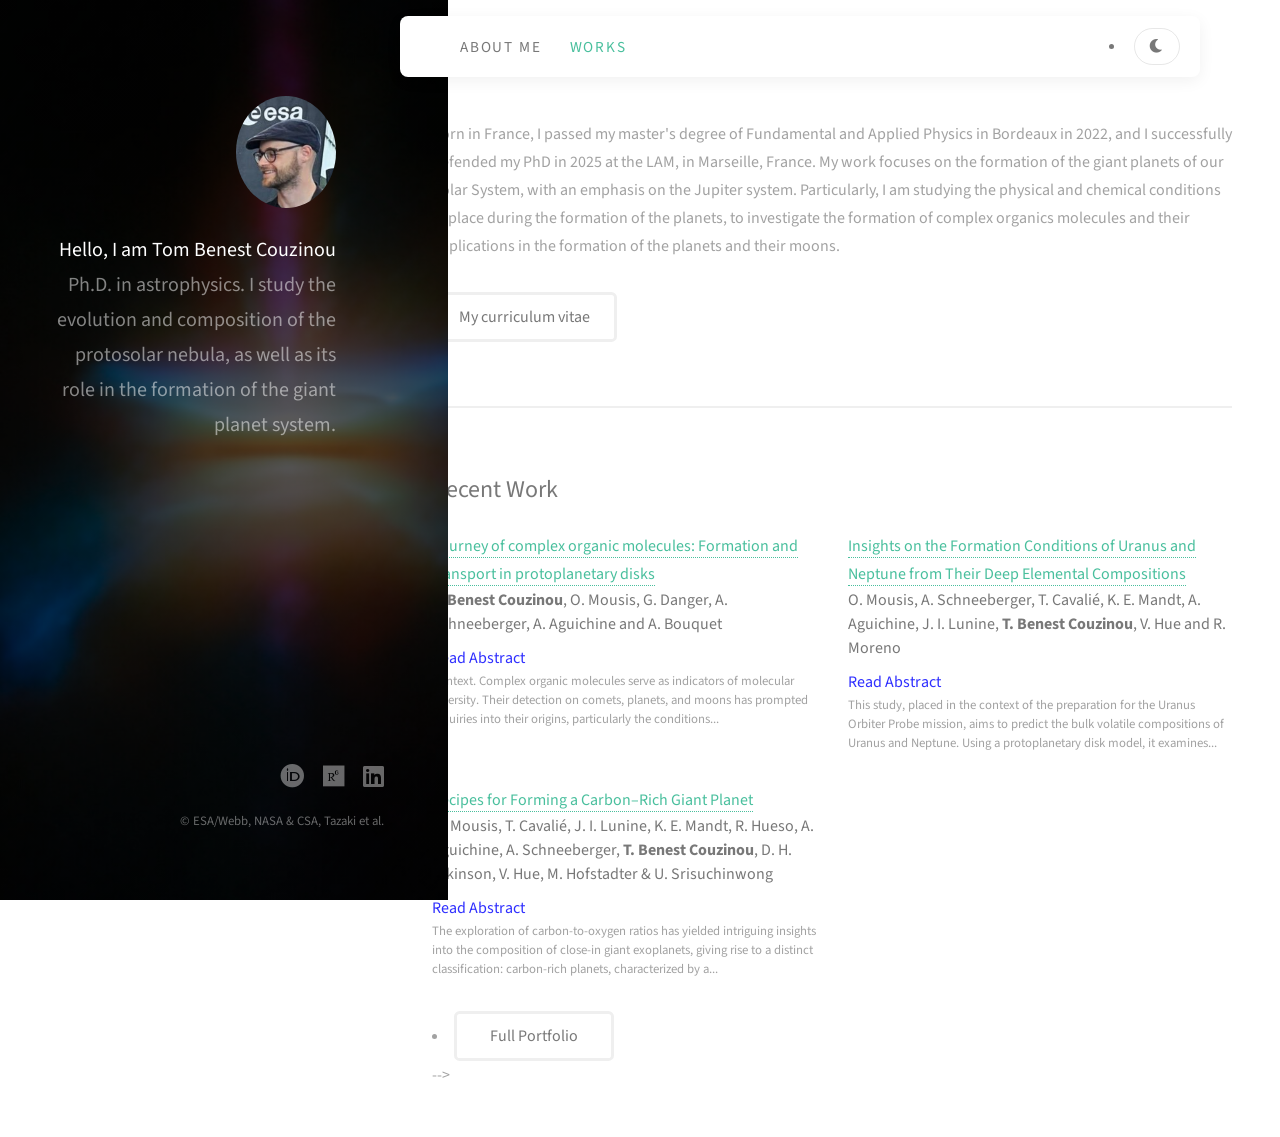
==== commit 965b8261: "test top header" ====
--- a/index.html
+++ b/index.html
@@ -91,7 +91,7 @@
 
 							<ul id="nav" class="nav">
 								<li><a class="smoothscroll" href="#one">About me</a></li>
-								<li class="current"><a class="smoothscroll" href="#two">Works.</a></li>
+								<li class="current"><a class="smoothscroll" href="#two">Works</a></li>
 							</ul> <!-- end #nav -->
 
 						</nav>
--- a/assets/css/main.css
+++ b/assets/css/main.css
@@ -2658,6 +2658,10 @@
 			-ms-justify-content: space-between;
 			justify-content: space-between;
 			gap: 1.5em;
+			background: #fff;
+			border-radius: 0.5em;
+			box-shadow: 0 0.25em 1em rgba(0, 0, 0, 0.06);
+			padding: 0.75em 1.25em;
 			width: 100%;
 		}
 
@@ -2679,6 +2683,10 @@
 			-webkit-flex-wrap: wrap;
 			-ms-flex-wrap: wrap;
 			flex-wrap: wrap;
+			/* remove default list markers and spacing */
+			list-style: none;
+			margin: 0;
+			padding: 0;
 			gap: 1.25em;
 		}
 
@@ -2689,7 +2697,7 @@
 			#main-header #nav a {
 				border-bottom: 0;
 				color: #787878;
-				font-size: 0.8em;
+				font-size: 0.95em;
 				letter-spacing: 0.12em;
 				text-transform: uppercase;
 			}
@@ -2750,7 +2758,7 @@
 					display: inline-flex;
 					gap: 0.5em;
 					align-items: center;
-					font-size: 0.72em;
+					font-size: 0.85em;
 					letter-spacing: 0.12em;
 					line-height: 1;
 					padding: 0.8em 1.05em;
@@ -2915,7 +2923,7 @@
 	#main {
 		margin-left: 35%;
 		max-width: 54em;
-		padding: 8em 4em 4em 4em;
+		padding: 2.5em 4em 4em 4em;
 		width: calc(100% - 35%);
 	}
 
@@ -2929,6 +2937,13 @@
 				border-top: 0;
 				margin-top: 0;
 				padding-top: 0;
+			}
+
+			/* Ensure #one has no top border/margin/padding so landing looks like anchor */
+			#main > section#one {
+				border-top: 0 !important;
+				margin-top: 0 !important;
+				padding-top: 0 !important;
 			}
 
 /* === 11. Poptrox (lightbox) === */
@@ -3269,7 +3284,7 @@
 			#main {
 				margin-left: 30%;
 				max-width: none;
-				padding: 6em 3em 3em 3em;
+				padding: 2.5em 3em 3em 3em;
 				width: calc(100% - 30%);
 			}
 
@@ -3379,7 +3394,7 @@
 
 			#main {
 				margin: 0;
-				padding: 6em 4em;
+				padding: 2.5em 4em;
 				width: 100%;
 			}
 
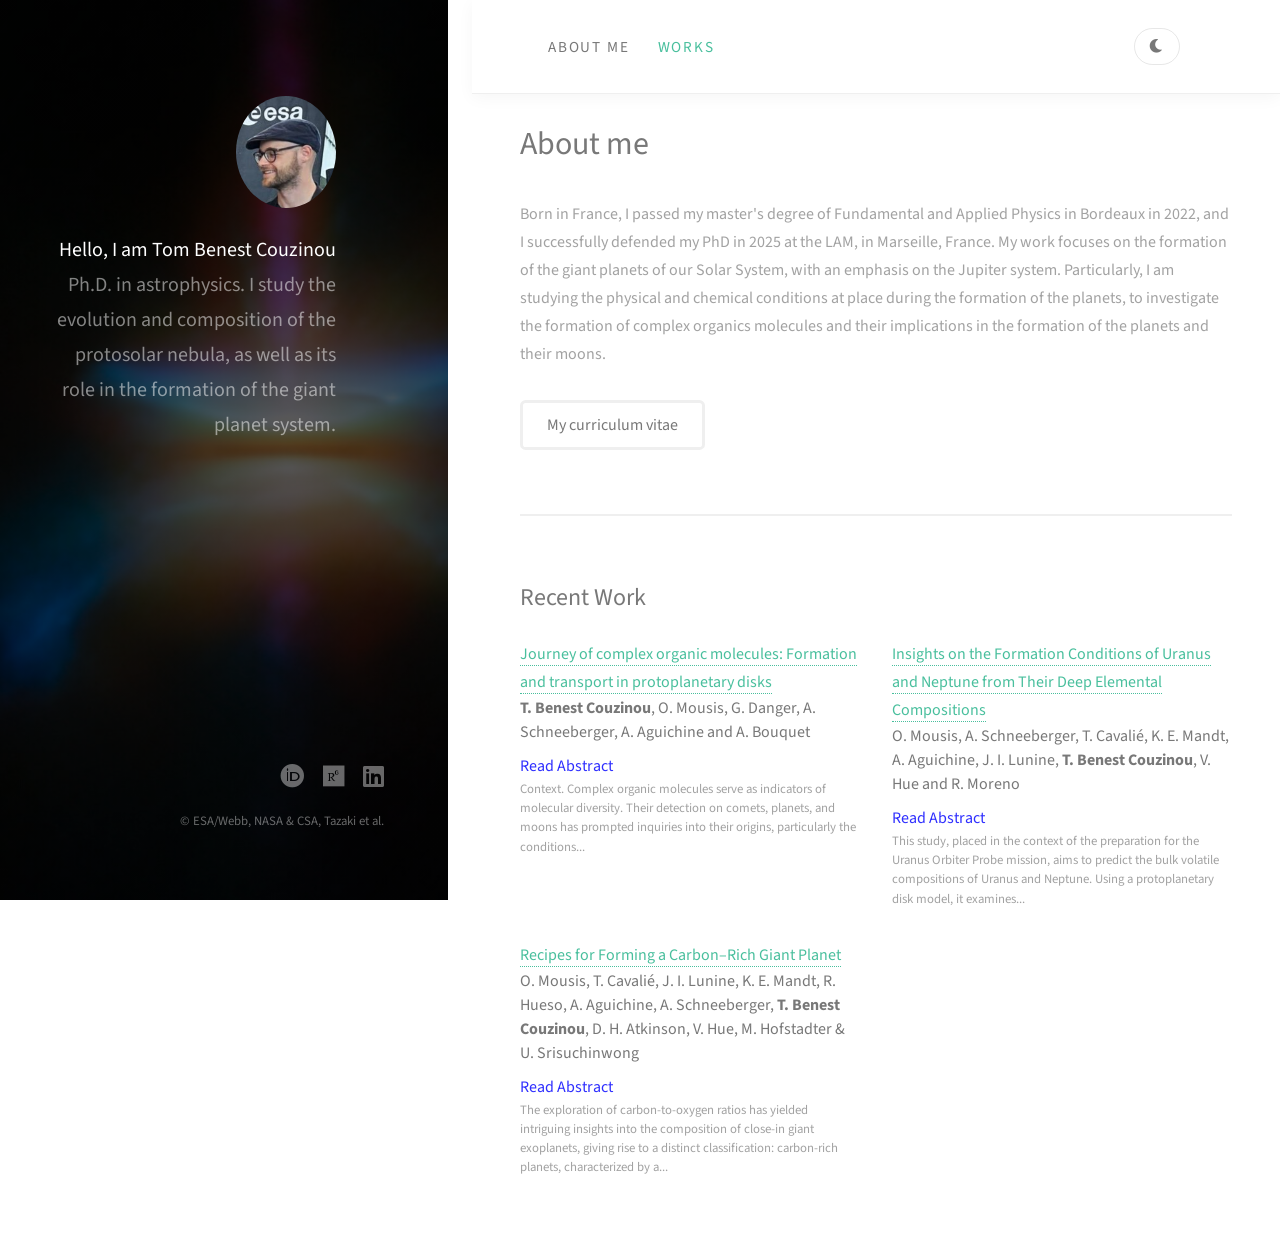
==== commit 88b20e7b: "Ajout du darkmode" ====
--- a/index.html
+++ b/index.html
@@ -38,26 +38,21 @@
 		<!-- Menu header
 		================================================== -->
 		<header id="menu-header">
-
-			<div class="row">
-
-				<nav id="nav-wrap">         
-					
-					<a class="mobile-btn" href="#nav-wrap" title="Show navigation">
+			<div class="mobile-menu">
+				<details class="mobile-nav">
+					<summary class="mobile-nav-toggle" aria-label="Open navigation menu">
 						<span class="menu-icon">Menu</span>
-					</a>
-					<a class="mobile-btn" href="#" title="Hide navigation">
-						<span class="menu-icon">Menu</span>
-					</a> 
-
-					<ul id="nav" class="nav">
-						<li><a class="smoothscroll" href="#header">About me</a></li>
-						<li class="current"><a class="smoothscroll" href="#one">Works.</a></li>
-					</ul> <!-- end #nav -->
-
-				</nav> <!-- end #nav-wrap -->
-
-
+					</summary>
+					<div class="mobile-nav-panel">
+						<ul class="mobile-nav-links">
+							<li><a class="smoothscroll" href="#one">About me</a></li>
+							<li><a class="smoothscroll" href="#two">Works</a></li>
+						</ul>
+						<button type="button" class="darkmode-toggle mobile-darkmode" data-theme-toggle aria-label="Enable dark mode">
+							<span class="icon solid fa-moon" aria-hidden="true"></span>
+						</button>
+					</div>
+				</details>
 			</div>
 
 		</header> <!-- end header -->
@@ -196,8 +191,7 @@
 
 						</div>
 						
-							<li><a href="#" class="button">Full Portfolio</a></li>
-						</ul>-->
+						
 					</section>
 
 
--- a/assets/css/main.css
+++ b/assets/css/main.css
@@ -60,6 +60,7 @@
 	line-height: 1;
 	--bg-dark: 0.65;
 	--sidebar-width: 35%;
+		--sidebar-gap: 1.5rem;
 	--bg-position-x: -350px;
 }
 
@@ -2632,15 +2633,17 @@
 /* Main Header */
 
 	#main-header {
-		background: transparent;
-		border-bottom: none;
+		background: #fff;
+		border-bottom: solid 1px rgba(120, 120, 120, 0.12);
 		box-sizing: border-box;
 		color: #787878;
-		left: 35%;
-		padding: 1.15em 4em;
+		padding: 0.75em 4em 1.15em 4em;
+		left: calc(var(--sidebar-width) + var(--sidebar-gap));
 		position: fixed;
 		top: 0;
-		width: 65%;
+		right: 0;
+		width: auto;
+		box-shadow: 0 0.25em 1em rgba(0, 0, 0, 0.04);
 		z-index: 3;
 	}
 
@@ -2658,9 +2661,7 @@
 			-ms-justify-content: space-between;
 			justify-content: space-between;
 			gap: 1.5em;
-			background: #fff;
-			border-radius: 0.5em;
-			box-shadow: 0 0.25em 1em rgba(0, 0, 0, 0.06);
+			background: transparent;
 			padding: 0.75em 1.25em;
 			width: 100%;
 		}
@@ -2742,6 +2743,8 @@
 				-webkit-align-items: center;
 				-ms-align-items: center;
 				align-items: center;
+				list-style: none;
+				padding: 0;
 				margin: 0;
 			}
 
@@ -2792,10 +2795,94 @@
 @media screen and (max-width: 980px) {
 	#menu-header {
 		display: block;
+		background: transparent;
+		position: fixed;
+		top: 1rem;
+		right: 1rem;
+		left: auto;
+		z-index: 5;
+		width: auto;
 	}
 
 	#main-header {
 		display: none;
+	}
+
+	#menu-header .mobile-menu {
+		position: relative;
+	}
+
+	#menu-header .mobile-nav {
+		position: relative;
+	}
+
+	#menu-header .mobile-nav-toggle {
+		align-items: center;
+		background: #fff;
+		border: solid 1px rgba(120, 120, 120, 0.14);
+		border-radius: 999px;
+		box-shadow: 0 0.25em 0.75em rgba(0, 0, 0, 0.08);
+		color: #787878;
+		cursor: pointer;
+		display: inline-flex;
+		font-size: 0.9em;
+		gap: 0.45em;
+		list-style: none;
+		padding: 0.75em 1em;
+		user-select: none;
+	}
+
+	#menu-header .mobile-nav-toggle::-webkit-details-marker {
+		display: none;
+	}
+
+	#menu-header .mobile-nav-panel {
+		background: #fff;
+		border: solid 1px rgba(120, 120, 120, 0.14);
+		border-radius: 0.75em;
+		box-shadow: 0 0.4em 1.25em rgba(0, 0, 0, 0.12);
+		margin-top: 0.5em;
+		min-width: 10.5rem;
+		padding: 0.75em;
+		position: absolute;
+		right: 0;
+		top: 100%;
+		display: none;
+	}
+
+	#menu-header .mobile-nav[open] .mobile-nav-panel {
+		display: block;
+	}
+
+	#menu-header .mobile-nav-links {
+		list-style: none;
+		margin: 0;
+		padding: 0;
+	}
+
+	#menu-header .mobile-nav-links li + li {
+		margin-top: 0.4em;
+	}
+
+	#menu-header .mobile-nav-links a {
+		border-bottom: 0;
+		color: #787878;
+		display: block;
+		font-size: 0.9em;
+		letter-spacing: 0.08em;
+		padding: 0.45em 0.3em;
+		text-transform: uppercase;
+	}
+
+	#menu-header .mobile-nav-links a:hover {
+		color: #49bf9d !important;
+	}
+
+	#menu-header .mobile-darkmode {
+		font-size: 0.78em;
+		justify-content: center;
+		margin-top: 0.65em;
+		width: 100%;
 	}
 }
 
@@ -2921,10 +3008,10 @@
 /* Main */
 
 	#main {
-		margin-left: 35%;
-		max-width: 54em;
-		padding: 2.5em 4em 4em 4em;
-		width: calc(100% - 35%);
+		margin-left: calc(var(--sidebar-width) + var(--sidebar-gap));
+		max-width: calc(54em - var(--sidebar-gap));
+		padding: 4.75em 4em 4em 4em;
+		width: calc(100% - var(--sidebar-width) - var(--sidebar-gap));
 	}
 
 		#main > section {
@@ -2942,8 +3029,9 @@
 			/* Ensure #one has no top border/margin/padding so landing looks like anchor */
 			#main > section#one {
 				border-top: 0 !important;
-				margin-top: 0 !important;
-				padding-top: 0 !important;
+				margin-top: 1.25em !important;
+				padding-top: 1.5em !important;
+				scroll-margin-top: 6em;
 			}
 
 /* === 11. Poptrox (lightbox) === */
@@ -3226,6 +3314,272 @@
 		opacity: 1.0 !important;
 	}
 
+	/* Dark mode (main content only; sidebar header remains unchanged) */
+	body.dark-mode {
+		background: #111;
+		color: #f4f4f4;
+	}
+
+	body.dark-mode #main,
+	body.dark-mode #main-header,
+	body.dark-mode #menu-header {
+		color: #f4f4f4;
+	}
+
+	body.dark-mode #main {
+		background: #111;
+	}
+
+	body.dark-mode #main-header {
+		background: #111;
+		border-bottom-color: #2f2f2f;
+		box-shadow: none;
+	}
+
+	body.dark-mode #main-header .row {
+		background: transparent;
+	}
+
+	body.dark-mode #main-header #nav a,
+	body.dark-mode #main-header .header-social a {
+		color: #f4f4f4;
+	}
+
+	body.dark-mode #main-header #nav a:hover,
+	body.dark-mode #main-header #nav li.current a,
+	body.dark-mode #main-header .header-social a:hover {
+		color: #7be8c6 !important;
+	}
+
+	body.dark-mode #main-header .darkmode-toggle,
+	body.dark-mode #menu-header .mobile-nav-toggle,
+	body.dark-mode #menu-header .mobile-nav-panel,
+	body.dark-mode #menu-header .mobile-darkmode {
+		background: #000;
+		border-color: #fff;
+		color: #fff;
+	}
+
+	body.dark-mode #main-header .darkmode-toggle:hover,
+	body.dark-mode #menu-header .mobile-darkmode:hover,
+	body.dark-mode #menu-header .mobile-nav-toggle:hover {
+		background: #fff;
+		border-color: #fff;
+		color: #000 !important;
+	}
+
+	body.dark-mode #main-header .darkmode-toggle .icon,
+	body.dark-mode #menu-header .mobile-darkmode .icon {
+		color: inherit;
+	}
+
+	body.dark-mode #main > section {
+		border-top-color: #2f2f2f;
+	}
+
+	body.dark-mode #main > section#one {
+		border-top: 0 !important;
+	}
+
+	body.dark-mode #main h1,
+	body.dark-mode #main h2,
+	body.dark-mode #main h3,
+	body.dark-mode #main h4,
+	body.dark-mode #main h5,
+	body.dark-mode #main h6,
+	body.dark-mode #main p,
+	body.dark-mode #main li,
+	body.dark-mode #main label,
+	body.dark-mode #main th,
+	body.dark-mode #main td,
+	body.dark-mode #main strong,
+	body.dark-mode #main b,
+	body.dark-mode #main-header h1,
+	body.dark-mode #main-header h2,
+	body.dark-mode #main-header h3,
+	body.dark-mode #main-header h4,
+	body.dark-mode #main-header h5,
+	body.dark-mode #main-header h6,
+	body.dark-mode #main-header p,
+	body.dark-mode #main-header li,
+	body.dark-mode #main-header label,
+	body.dark-mode #main-header th,
+	body.dark-mode #main-header td,
+	body.dark-mode #main-header strong,
+	body.dark-mode #main-header b,
+	body.dark-mode #menu-header h1,
+	body.dark-mode #menu-header h2,
+	body.dark-mode #menu-header h3,
+	body.dark-mode #menu-header h4,
+	body.dark-mode #menu-header h5,
+	body.dark-mode #menu-header h6,
+	body.dark-mode #menu-header p,
+	body.dark-mode #menu-header li,
+	body.dark-mode #menu-header label,
+	body.dark-mode #menu-header th,
+	body.dark-mode #menu-header td,
+	body.dark-mode #menu-header strong,
+	body.dark-mode #menu-header b {
+		color: #f4f4f4;
+	}
+
+	body.dark-mode #main a,
+	body.dark-mode #main-header a,
+	body.dark-mode #menu-header a {
+		color: #7be8c6;
+	}
+
+	body.dark-mode #main a:hover,
+	body.dark-mode #main-header a:hover,
+	body.dark-mode #menu-header a:hover {
+		color: #a6f0dc !important;
+	}
+
+	body.dark-mode #main hr,
+	body.dark-mode #main-header hr,
+	body.dark-mode #menu-header hr {
+		border-bottom-color: #2f2f2f;
+	}
+
+	body.dark-mode #main blockquote,
+	body.dark-mode #main-header blockquote,
+	body.dark-mode #menu-header blockquote {
+		border-left-color: #2f2f2f;
+	}
+
+	body.dark-mode #main code,
+	body.dark-mode #main-header code,
+	body.dark-mode #menu-header code {
+		background: #1a1a1a;
+		border-color: #2f2f2f;
+		color: #f4f4f4;
+	}
+
+	body.dark-mode #main .box,
+	body.dark-mode #main .button,
+	body.dark-mode #main input[type="text"],
+	body.dark-mode #main input[type="password"],
+	body.dark-mode #main input[type="email"],
+	body.dark-mode #main select,
+	body.dark-mode #main textarea,
+	body.dark-mode #main-header .button,
+	body.dark-mode #main-header input[type="text"],
+	body.dark-mode #main-header input[type="password"],
+	body.dark-mode #main-header input[type="email"],
+	body.dark-mode #main-header select,
+	body.dark-mode #main-header textarea,
+	body.dark-mode #menu-header .button,
+	body.dark-mode #menu-header input[type="text"],
+	body.dark-mode #menu-header input[type="password"],
+	body.dark-mode #menu-header input[type="email"],
+	body.dark-mode #menu-header select,
+	body.dark-mode #menu-header textarea {
+		background: #111;
+		border-color: #2f2f2f;
+		color: #f4f4f4;
+	}
+
+	body.dark-mode #main input[type="text"]:focus,
+	body.dark-mode #main input[type="password"]:focus,
+	body.dark-mode #main input[type="email"]:focus,
+	body.dark-mode #main select:focus,
+	body.dark-mode #main textarea:focus,
+	body.dark-mode #main-header input[type="text"]:focus,
+	body.dark-mode #main-header input[type="password"]:focus,
+	body.dark-mode #main-header input[type="email"]:focus,
+	body.dark-mode #main-header select:focus,
+	body.dark-mode #main-header textarea:focus,
+	body.dark-mode #menu-header input[type="text"]:focus,
+	body.dark-mode #menu-header input[type="password"]:focus,
+	body.dark-mode #menu-header input[type="email"]:focus,
+	body.dark-mode #menu-header select:focus,
+	body.dark-mode #menu-header textarea:focus {
+		border-color: #7be8c6;
+	}
+
+	body.dark-mode #main .button,
+	body.dark-mode #main-header .button,
+	body.dark-mode #menu-header .button {
+		background-color: #000;
+		border-color: #fff;
+		color: #fff !important;
+	}
+
+	body.dark-mode #main .button:hover,
+	body.dark-mode #main-header .button:hover,
+	body.dark-mode #menu-header .button:hover {
+		background-color: #fff;
+		border-color: #fff;
+		color: #000 !important;
+	}
+
+	body.dark-mode #main .button.primary,
+	body.dark-mode #main-header .button.primary,
+	body.dark-mode #menu-header .button.primary {
+		background-color: #000;
+		border-color: #fff;
+		color: #fff !important;
+	}
+
+	body.dark-mode #main .button.primary:hover,
+	body.dark-mode #main-header .button.primary:hover,
+	body.dark-mode #menu-header .button.primary:hover {
+		background-color: #fff;
+		border-color: #fff;
+		color: #000 !important;
+	}
+
+	body.dark-mode #main table tbody tr,
+	body.dark-mode #main-header table tbody tr,
+	body.dark-mode #menu-header table tbody tr {
+		border-color: #2f2f2f;
+	}
+
+	body.dark-mode #main table tbody tr:nth-child(2n + 1),
+	body.dark-mode #main-header table tbody tr:nth-child(2n + 1),
+	body.dark-mode #menu-header table tbody tr:nth-child(2n + 1) {
+		background-color: #181818;
+	}
+
+	body.dark-mode #main table thead,
+	body.dark-mode #main table tfoot,
+	body.dark-mode #main-header table thead,
+	body.dark-mode #main-header table tfoot,
+	body.dark-mode #menu-header table thead,
+	body.dark-mode #menu-header table tfoot {
+		border-color: #2f2f2f;
+	}
+
+	body.dark-mode #main ul.alt li,
+	body.dark-mode #main-header ul.alt li,
+	body.dark-mode #menu-header ul.alt li {
+		border-top-color: #2f2f2f;
+	}
+
+	body.dark-mode #main ::-webkit-input-placeholder,
+	body.dark-mode #main-header ::-webkit-input-placeholder,
+	body.dark-mode #menu-header ::-webkit-input-placeholder {
+		color: #a6a6a6 !important;
+	}
+
+	body.dark-mode #main :-moz-placeholder,
+	body.dark-mode #main-header :-moz-placeholder,
+	body.dark-mode #menu-header :-moz-placeholder {
+		color: #a6a6a6 !important;
+	}
+
+	body.dark-mode #main ::-moz-placeholder,
+	body.dark-mode #main-header ::-moz-placeholder,
+	body.dark-mode #menu-header ::-moz-placeholder {
+		color: #a6a6a6 !important;
+	}
+
+	body.dark-mode #main :-ms-input-placeholder,
+	body.dark-mode #main-header :-ms-input-placeholder,
+	body.dark-mode #menu-header :-ms-input-placeholder {
+		color: #a6a6a6 !important;
+	}
+
 /* === 13.a Breakpoints: XLarge === */
 /* XLarge */
 
@@ -3252,9 +3606,9 @@
 			}
 
 			#main-header {
-				left: 30%;
+				left: calc(var(--sidebar-width) + var(--sidebar-gap));
 				padding: 1em 3em;
-				width: 70%;
+				width: auto;
 			}
 
 				#header h1 {
@@ -3282,10 +3636,10 @@
 		/* Main */
 
 			#main {
-				margin-left: 30%;
+				margin-left: calc(var(--sidebar-width) + var(--sidebar-gap));
 				max-width: none;
-				padding: 2.5em 3em 3em 3em;
-				width: calc(100% - 30%);
+				padding: 4.75em 3em 3em 3em;
+				width: calc(100% - var(--sidebar-width) - var(--sidebar-gap));
 			}
 
 	}
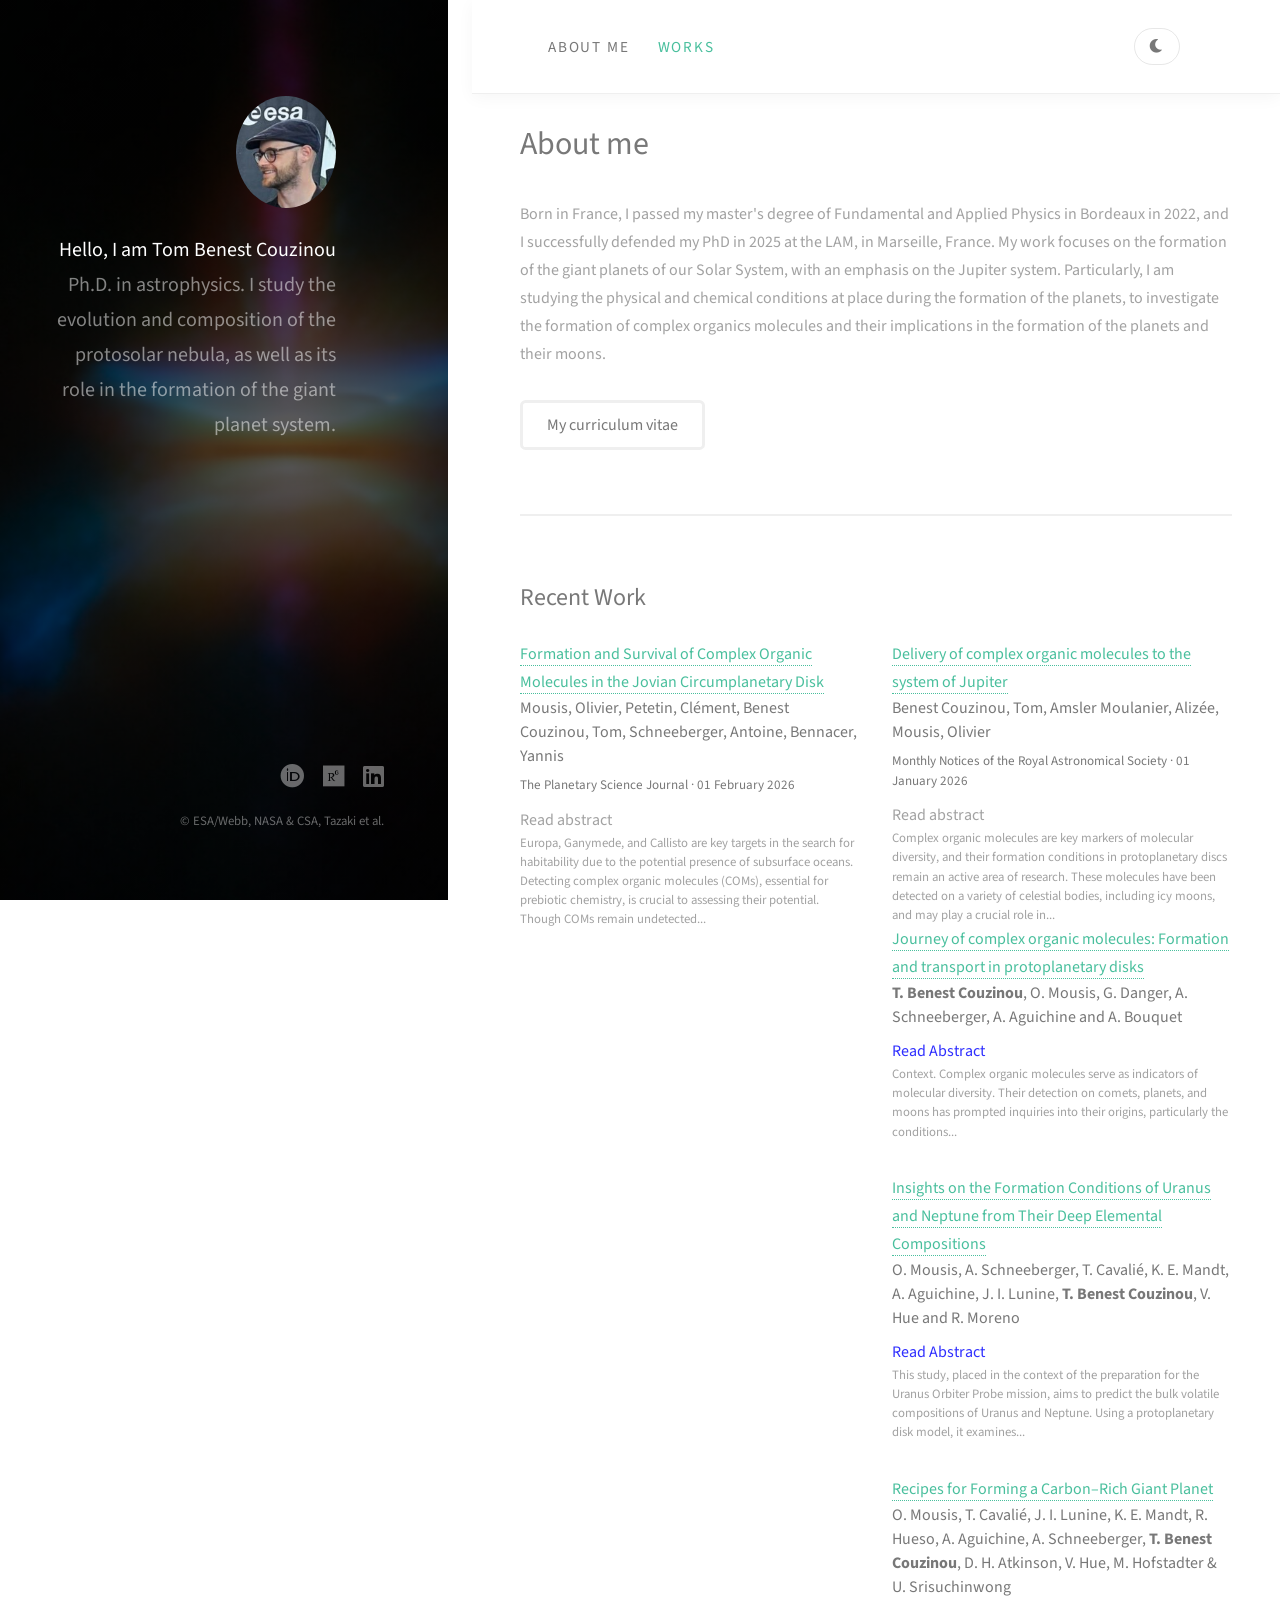
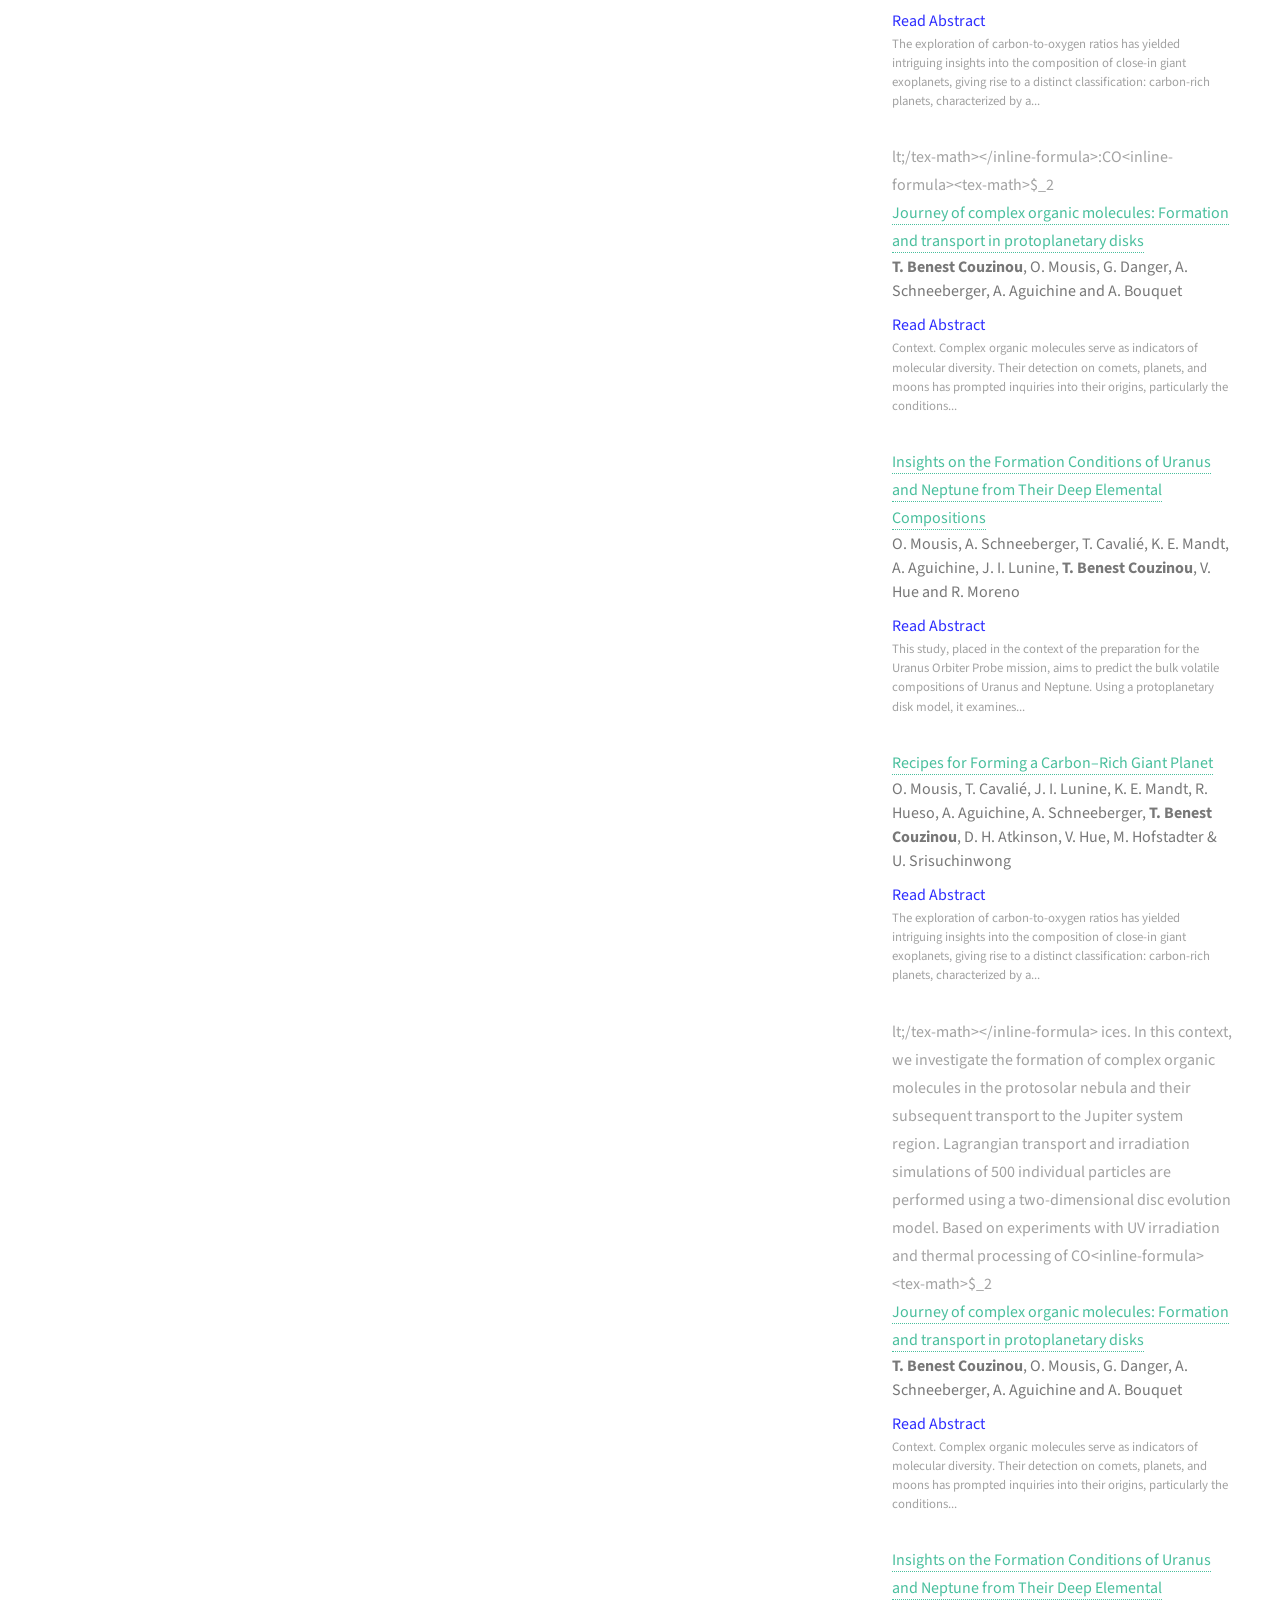
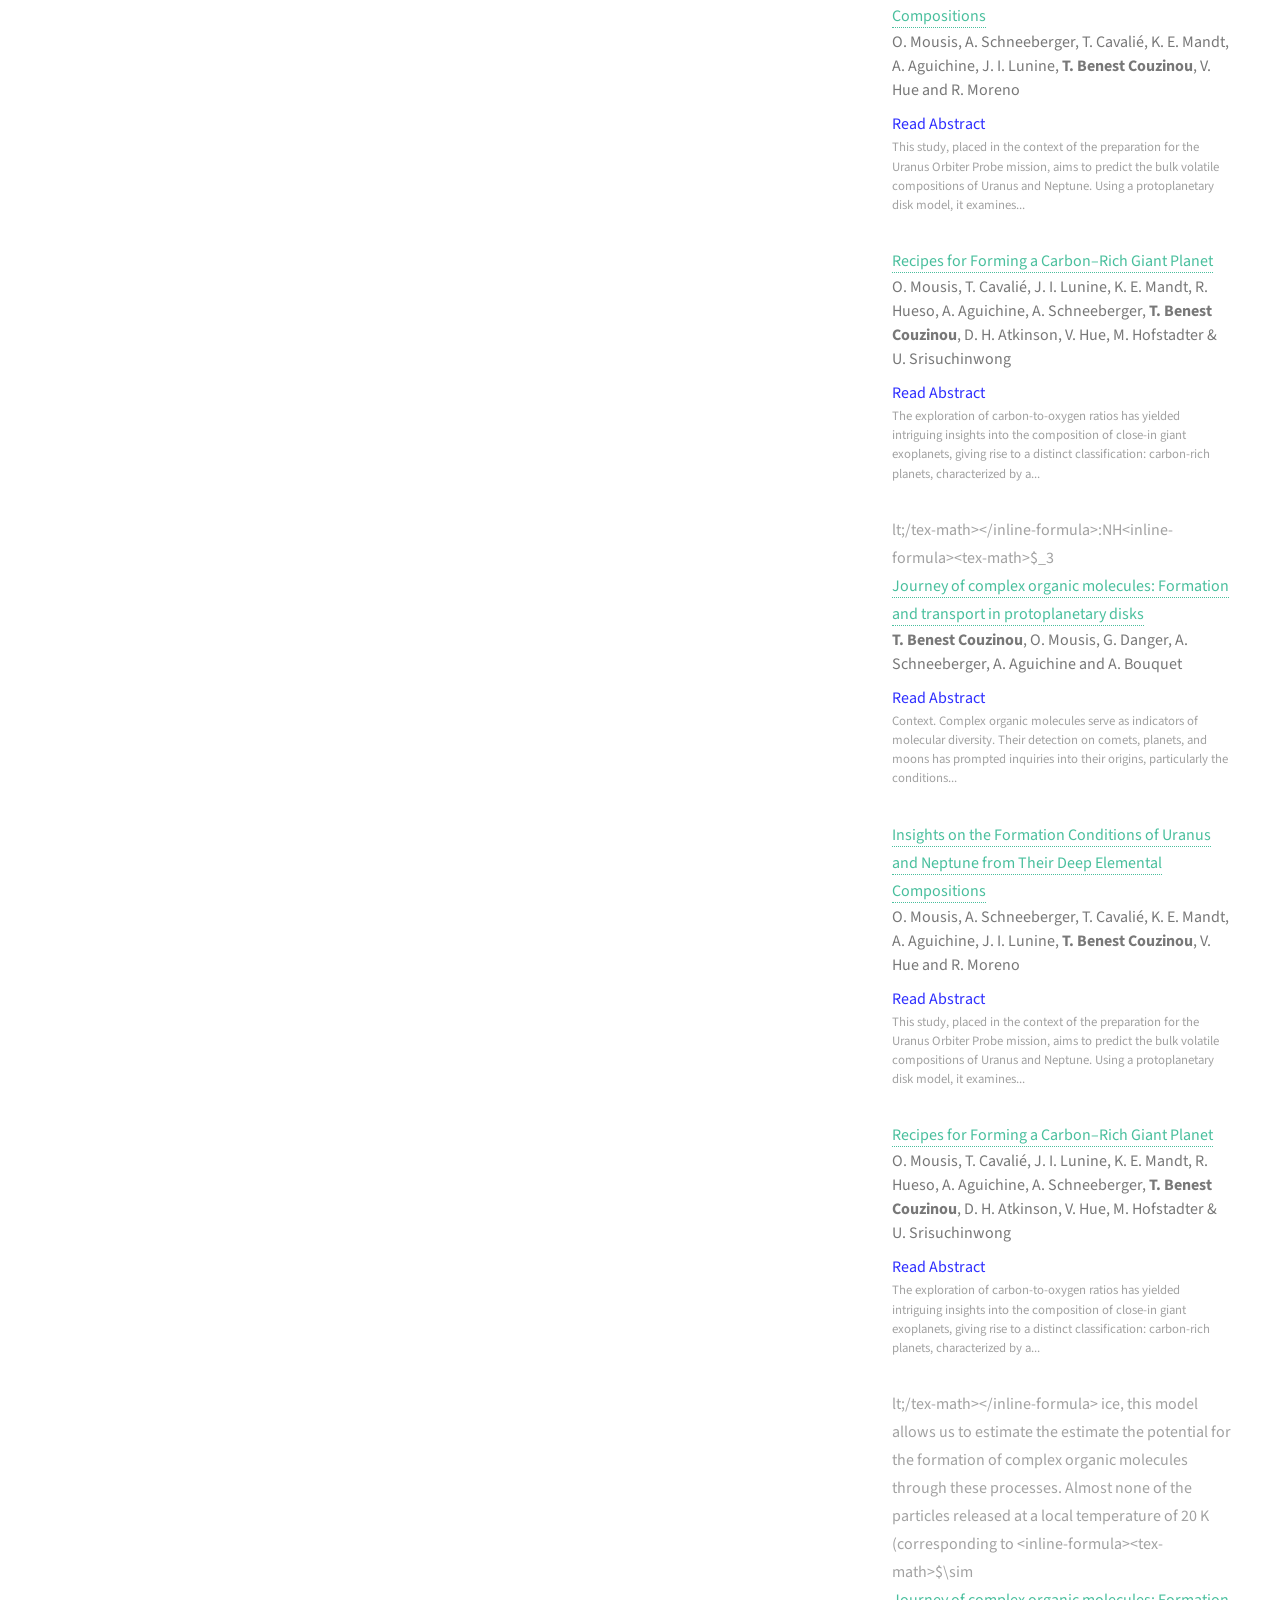
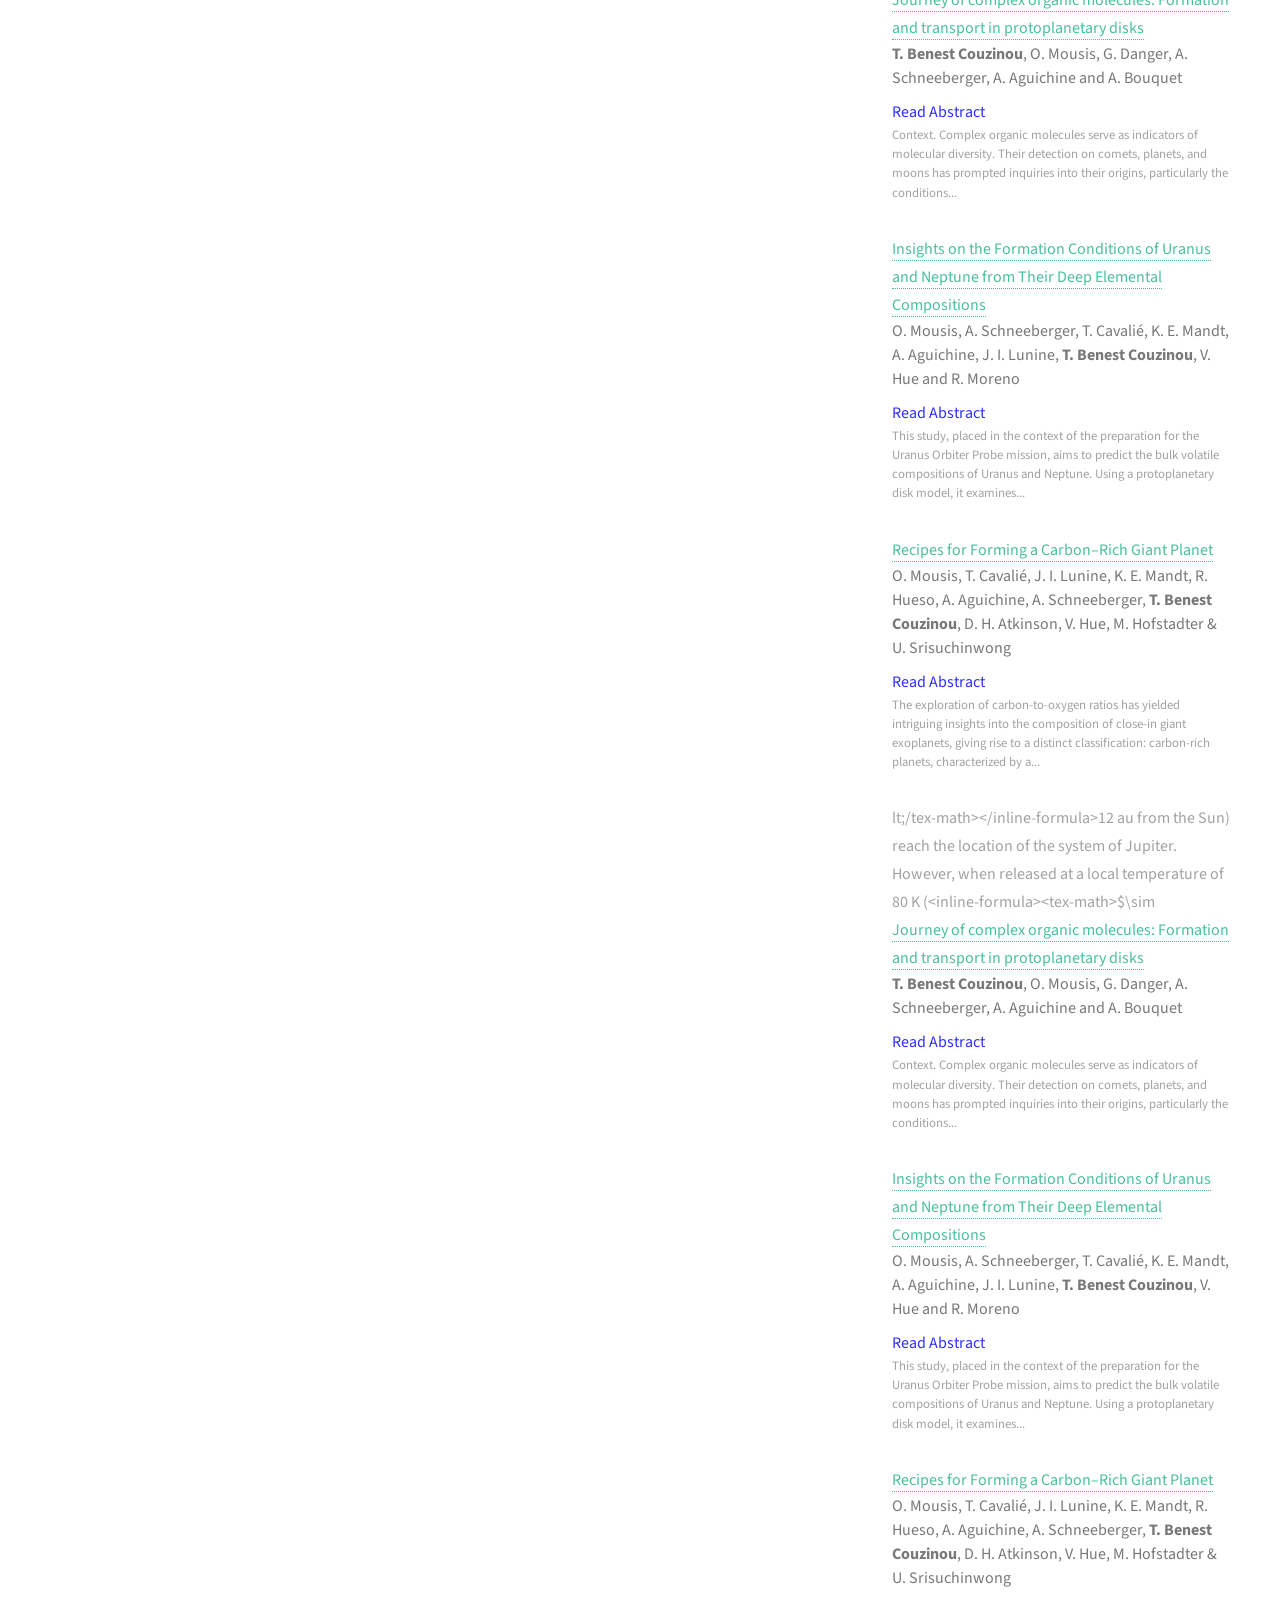
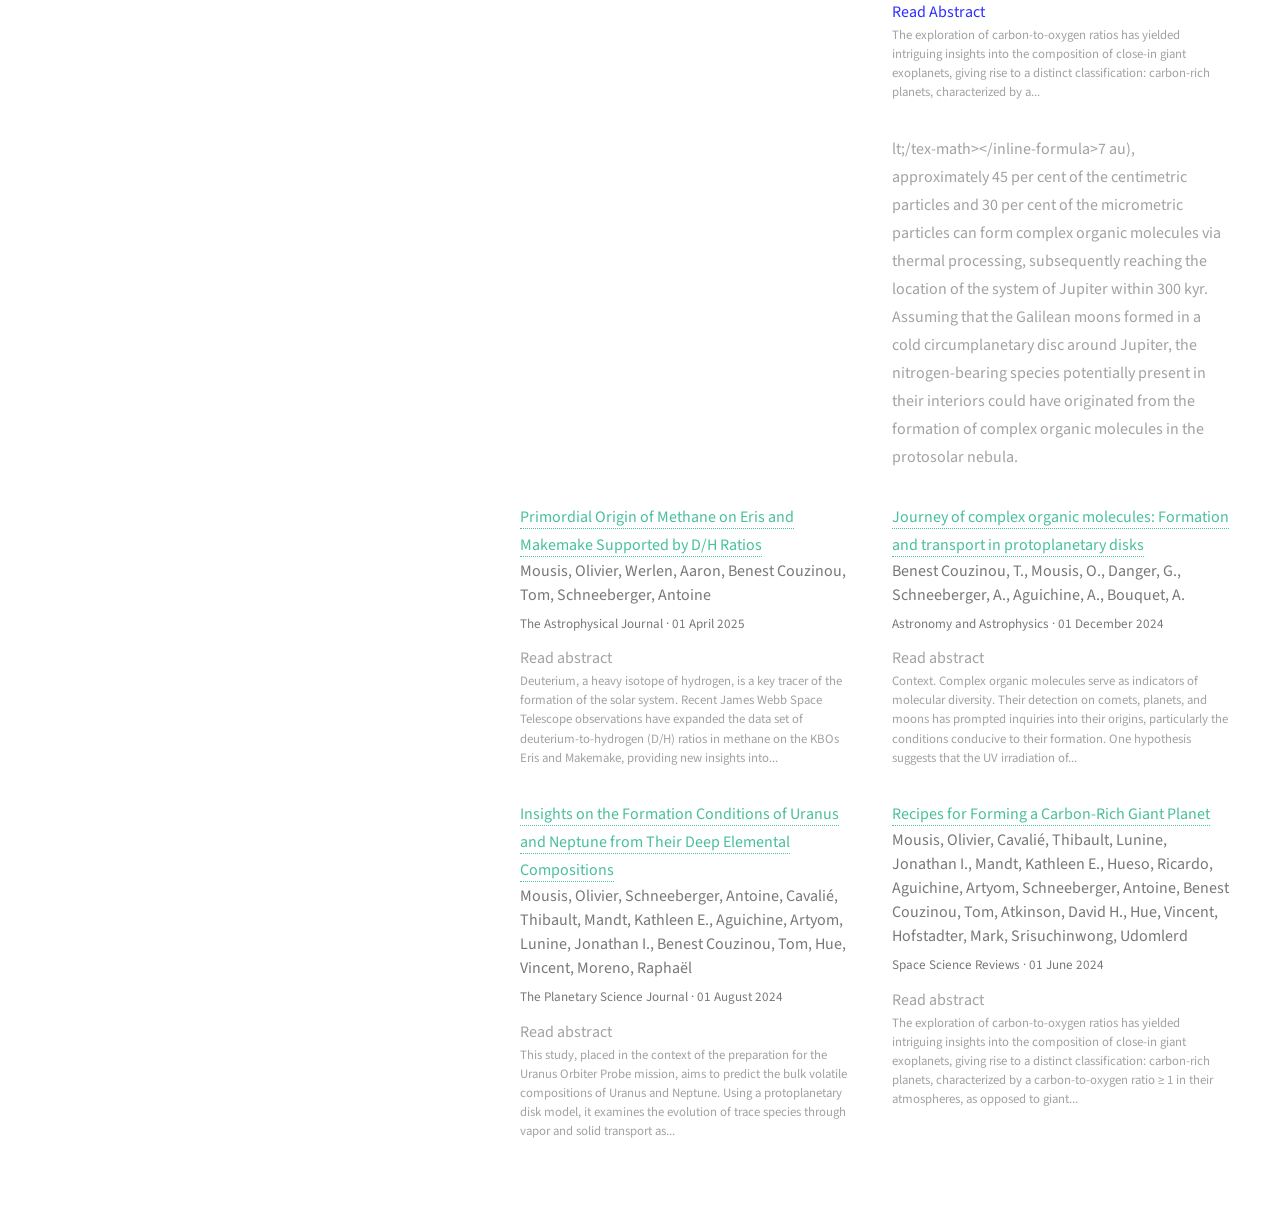
==== commit c8fa2ea1: "Update ADS works" ====
--- a/index.html
+++ b/index.html
@@ -116,7 +116,26 @@
 				<!-- Two -->
 					<section id="two">
 						<h2>Recent Work</h2>
-						<div class="row">
+						<div class="row" id="works-list">
+							<!-- ADS-WORKS:START -->
+							<article class="col-6 col-12-xsmall work-item">
+								<a href="https://doi.org/10.3847/PSJ/ae3559" target="_blank" rel="noopener noreferrer">Formation and Survival of Complex Organic Molecules in the Jovian Circumplanetary Disk</a>
+								<h3>Mousis, Olivier, Petetin, Clément, Benest Couzinou, Tom, Schneeberger, Antoine, Bennacer, Yannis</h3>
+								<h4 class="work-meta">The Planetary Science Journal · 01 February 2026</h4>
+								<div class="readmore-btn js-toggle-abstract" data-full="#AbstractFull-2026psj-7-41m" data-preview="#AbstractPreview-2026psj-7-41m">Read abstract</div>
+								<div class="text-wrapper" id="Abstract-2026psj-7-41m">
+									<p id="AbstractPreview-2026psj-7-41m" class="abstract-preview">Europa, Ganymede, and Callisto are key targets in the search for habitability due to the potential presence of subsurface oceans. Detecting complex organic molecules (COMs), essential for prebiotic chemistry, is crucial to assessing their potential. Though COMs remain undetected...</p>
+									<p id="AbstractFull-2026psj-7-41m" style="display:none;">Europa, Ganymede, and Callisto are key targets in the search for habitability due to the potential presence of subsurface oceans. Detecting complex organic molecules (COMs), essential for prebiotic chemistry, is crucial to assessing their potential. Though COMs remain undetected on these moons, ESA&#39;s Jupiter Icy Moons Explorer (JUICE) and NASA&#39;s Europa Clipper missions aim to fill this gap with their science payloads. This study explores the formation and transport of COMs within Jupiter&#39;s circumplanetary disk (CPD), a critical environment for the formation of the Galilean moons. Using a time-dependent model that couples the evolving CPD structure with the dynamics of icy particles of varying sizes and release times, we assess two primary COM-formation pathways: thermal processing of ices and UV photochemistry. The results indicate that heating, particularly of NH&lt;SUB&gt;3&lt;/SUB&gt;:CO&lt;SUB&gt;2&lt;/SUB&gt; ices, occurs efficiently before substantial irradiation, making it the dominant pathway for COM formation in the Jovian CPD. However, the relative efficiencies of these two processes are governed by particle density, disk viscosity, accretion rate, and UV flux, which collectively determine drift timescales and exposure to favorable thermodynamic environments. Existing models indicate that Europa&#39;s accretion was relatively cold and prolonged, possibly allowing some COMs to survive incorporation, whereas Ganymede and Callisto likely formed under even cooler conditions conducive to preserving COM-rich material. These results highlight the potential inheritance of complex organics by the Galilean moons and offer a framework for interpreting upcoming compositional data from JUICE and Europa Clipper.</p>
+								</div>
+							</article>
+							<article class="col-6 col-12-xsmall work-item">
+								<a href="https://doi.org/10.1093/mnras/staf2074" target="_blank" rel="noopener noreferrer">Delivery of complex organic molecules to the system of Jupiter</a>
+								<h3>Benest Couzinou, Tom, Amsler Moulanier, Alizée, Mousis, Olivier</h3>
+								<h4 class="work-meta">Monthly Notices of the Royal Astronomical Society · 01 January 2026</h4>
+								<div class="readmore-btn js-toggle-abstract" data-full="#AbstractFull-2026mnras-545f2074b" data-preview="#AbstractPreview-2026mnras-545f2074b">Read abstract</div>
+								<div class="text-wrapper" id="Abstract-2026mnras-545f2074b">
+									<p id="AbstractPreview-2026mnras-545f2074b" class="abstract-preview">Complex organic molecules are key markers of molecular diversity, and their formation conditions in protoplanetary discs remain an active area of research. These molecules have been detected on a variety of celestial bodies, including icy moons, and may play a crucial role in...</p>
+									<p id="AbstractFull-2026mnras-545f2074b" style="display:none;">Complex organic molecules are key markers of molecular diversity, and their formation conditions in protoplanetary discs remain an active area of research. These molecules have been detected on a variety of celestial bodies, including icy moons, and may play a crucial role in shaping the current composition of the Galilean moons. Experimental studies suggest that their formation could result from ultraviolet (UV) irradiation or thermal processing of NH&lt;inline-formula&gt;&lt;tex-math&gt;$_3<!-- ADS-WORKS:START -->
 							<article class="col-6 col-12-xsmall work-item">
 								<a href="https://www.aanda.org/articles/aa/full_html/2024/12/aa49499-24/aa49499-24.html" target="_blank" >
 									Journey of complex organic molecules: Formation and transport in protoplanetary disks
@@ -175,6 +194,345 @@
 									</p>
 								</div>
 							</article>
+							<!-- ADS-WORKS:END -->lt;/tex-math&gt;&lt;/inline-formula&gt;:CO&lt;inline-formula&gt;&lt;tex-math&gt;$_2<!-- ADS-WORKS:START -->
+							<article class="col-6 col-12-xsmall work-item">
+								<a href="https://www.aanda.org/articles/aa/full_html/2024/12/aa49499-24/aa49499-24.html" target="_blank" >
+									Journey of complex organic molecules: Formation and transport in protoplanetary disks
+								</a>
+								<h3><span style="font-weight: 700;">T. Benest Couzinou</span>, O. Mousis, G. Danger, A. Schneeberger, A. Aguichine and A. Bouquet</h3>
+								<div class="readmore-btn js-toggle-abstract" data-full="#AbstractFull" data-preview="#AbstractPreview" data-read-text="Read Abstract" data-hide-text="Hide Abstract" style="color: #2E2EFF; cursor: pointer;">Read Abstract</div>
+								<div id="Abstract" class="text-wrapper">
+									<p id="AbstractPreview">
+										Context. Complex organic molecules serve as indicators of molecular diversity. Their detection on comets, planets, and moons has prompted inquiries into their origins, particularly the conditions...
+									</p>
+									<p id="AbstractFull" style="display: none;">
+										Context. Complex organic molecules serve as indicators of molecular diversity. Their detection on comets, planets, and moons has prompted inquiries into their origins, particularly the conditions conducive to their formation. One hypothesis suggests that the UV irradiation of icy grains in the protosolar nebula generates significant molecular complexity, a hypothesis supported by experiments on methanol ice irradiation. Aims. We investigated the irradiation of methanol ice particles as they migrate through the protosolar nebula. Our objective is to ascertain whether the encountered conditions facilitate the formation of complex organics molecules, and we leverage experimental data in our analysis.<br />
+										Methods. We developed a two-dimensional model that describes the transport of pebbles during the evolution of the protosolar nebula, employing a Lagrangian scheme. This model computes the interstellar UV flux received by the particles along their paths, which we compared with experimental values.<br />
+										Results. On average, particles ranging from 1 to 100 µm in size, released at a local temperature of 20 K, undergo adequate irradiation to attain the same molecular diversity as methanol ice during the experiments within timescales of 25 kyr of protosolar nebula evolution. In contrast, 1 cm sized particles require 911 kyr of irradiation to reach similar molecular diversity, making comparable molecular complexity unlikely. Similarly, particles ranging from 1 to 100 µm in size, released at a local temperature of 80 K, receive sufficient irradiation after 141 and 359 kyr. In contrast, 1 cm sized particles would require several million years to receive this level of irradiation, which is infeasible since they cross the iceline within approximately 500 kyr.<br />
+										Conclusions. The particles readily receive the irradiation dose necessary to generate the molecular diversity observed in the experiments within the outer regions of the disk. Our model, combined with future irradiation experiments, can provide additional insights into the specific regions where the building blocks of planets form.
+									</p>
+								</div>
+
+							</article>
+							<article class="col-6 col-12-xsmall work-item">
+								<a href="https://iopscience.iop.org/article/10.3847/PSJ/ad58d8" target="_blank" >
+								Insights on the Formation Conditions of Uranus and Neptune from Their Deep Elemental Compositions
+								</a>
+								<h3>O. Mousis, A. Schneeberger, T. Cavalié, K. E. Mandt, A. Aguichine, J. I. Lunine, <span style="font-weight: 700;">T. Benest Couzinou</span>, V. Hue and R. Moreno</h3>
+								<div class="readmore-btn js-toggle-abstract" data-full="#AbstractFull2" data-preview="#AbstractPreview2" data-read-text="Read Abstract" data-hide-text="Hide Abstract" style="color: #2E2EFF; cursor: pointer;">Read Abstract</div>
+								<div id="Abstract2" class="text-wrapper">
+									<p id="AbstractPreview2">
+										This study, placed in the context of the preparation for the Uranus Orbiter Probe mission, aims to predict the bulk volatile compositions of Uranus and Neptune. Using a protoplanetary disk model, it examines...
+									</p>
+									<p id="AbstractFull2" style="display: none;">
+										This study, placed in the context of the preparation for the Uranus Orbiter Probe mission, aims to predict the bulk volatile compositions of Uranus and Neptune. Using a protoplanetary disk model, it examines the evolution of trace species through vapor and solid transport as dust and pebbles. 
+										Due to the high carbon abundance found in their envelopes, the two planets are postulated to have formed at the carbon monoxide ice line within the protosolar nebula. The time evolution of the abundances of the major volatile species at the location of the CO ice line is then calculated to derive the abundance ratios of the corresponding key elements, including the heavy noble gases, in the feeding zones of Uranus and Neptune. 
+										Supersolar metallicity in their envelopes likely results from accreting solids in these zones. Two types of solids are considered: pure condensates (Case 1) and a mixture of pure condensates and clathrates (Case 2). The model, calibrated to observed carbon enrichments, predicts deep compositions. 
+										In Case 1, argon is deeply depleted, while nitrogen, oxygen, krypton, phosphorus, sulfur, and xenon are significantly enriched relative to their protosolar abundances in the two planets. 
+										Case 2 predicts significant enrichments for all species, including argon, relative to their protosolar abundances. Consequently, Case 1 predicts near-zero Ar/Kr or Ar/Xe ratios, while Case 2 suggests that these ratios are 0.1 and 0.5–1 times their protosolar ratios, respectively. Both cases predict a bulk sulfur-to-nitrogen ratio consistent with atmospheric measurements.
+									</p>
+								</div>
+							</article>
+							<article class="col-6 col-12-xsmall work-item">
+								<a href="https://link.springer.com/article/10.1007/s11214-024-01071-4" target="_blank">
+								Recipes for Forming a Carbon–Rich Giant Planet
+								</a>
+								<h3>    O. Mousis, T. Cavalié, J. I. Lunine, K. E. Mandt, R. Hueso, A. Aguichine, A. Schneeberger, <span style="font-weight: 700;">T. Benest Couzinou</span>, D. H. Atkinson, V. Hue, M. Hofstadter & U. Srisuchinwong </h3>
+								<div class="readmore-btn js-toggle-abstract" data-full="#AbstractFull3" data-preview="#AbstractPreview3" data-read-text="Read Abstract" data-hide-text="Hide Abstract" style="color: #2E2EFF; cursor: pointer;">Read Abstract</div>
+								<div id="Abstract3" class="text-wrapper">
+									<p id="AbstractPreview3">
+										The exploration of carbon-to-oxygen ratios has yielded intriguing insights into the composition of close-in giant exoplanets, giving rise to a distinct classification: carbon-rich planets, characterized by a...
+									</p>
+									<p id="AbstractFull3" style="display: none;">
+										The exploration of carbon-to-oxygen ratios has yielded intriguing insights into the composition of close-in giant exoplanets, giving rise to a distinct classification: carbon-rich planets, characterized by a carbon–to–oxygen ratio ≥ 1 in their atmospheres, as opposed to giant planets exhibiting carbon–to–oxygen ratios close to the protosolar value. 
+										In contrast, despite numerous space missions dispatched to the outer solar system and the proximity of Jupiter, Saturn, Uranus, and Neptune, our understanding of the carbon-to-oxygen ratio in these giants remains notably deficient. Determining this ratio is crucial as it serves as a marker linking a planet’s volatile composition directly to its formation region within the disk. 
+										This article provides an overview of the current understanding of the carbon-to-oxygen ratio in the four gas giants of our solar system and explores why there is yet no definitive dismissal of the possibility that Jupiter, Saturn, Uranus, or Neptune could be considered carbon-rich planets. 
+										Additionally, we delve into the three primary formation scenarios proposed in existing literature to account for a bulk carbon-to-oxygen ratio ≥ 1 in a giant planet. A significant challenge lies in accurately inferring the bulk carbon-to-oxygen ratio of our solar system’s gas giants. 
+										Retrieval methods involve integrating in situ measurements from entry probes equipped with mass spectrometers and remote sensing observations conducted at microwave wavelengths by orbiters. However, these methods fall short of fully discerning the deep carbon-to-oxygen abundance in the gas giants due to their limited probing depth, typically within the 10–100 bar range. 
+										To complement these direct measurements, indirect determinations rely on understanding the vertical distribution of atmospheric carbon monoxide in conjunction with thermochemical models. These models aid in evaluating the deep oxygen abundance in the gas giants, providing valuable insights into their overall composition.
+									</p>
+								</div>
+							</article>
+							<!-- ADS-WORKS:END -->lt;/tex-math&gt;&lt;/inline-formula&gt; ices. In this context, we investigate the formation of complex organic molecules in the protosolar nebula and their subsequent transport to the Jupiter system region. Lagrangian transport and irradiation simulations of 500 individual particles are performed using a two-dimensional disc evolution model. Based on experiments with UV irradiation and thermal processing of CO&lt;inline-formula&gt;&lt;tex-math&gt;$_2<!-- ADS-WORKS:START -->
+							<article class="col-6 col-12-xsmall work-item">
+								<a href="https://www.aanda.org/articles/aa/full_html/2024/12/aa49499-24/aa49499-24.html" target="_blank" >
+									Journey of complex organic molecules: Formation and transport in protoplanetary disks
+								</a>
+								<h3><span style="font-weight: 700;">T. Benest Couzinou</span>, O. Mousis, G. Danger, A. Schneeberger, A. Aguichine and A. Bouquet</h3>
+								<div class="readmore-btn js-toggle-abstract" data-full="#AbstractFull" data-preview="#AbstractPreview" data-read-text="Read Abstract" data-hide-text="Hide Abstract" style="color: #2E2EFF; cursor: pointer;">Read Abstract</div>
+								<div id="Abstract" class="text-wrapper">
+									<p id="AbstractPreview">
+										Context. Complex organic molecules serve as indicators of molecular diversity. Their detection on comets, planets, and moons has prompted inquiries into their origins, particularly the conditions...
+									</p>
+									<p id="AbstractFull" style="display: none;">
+										Context. Complex organic molecules serve as indicators of molecular diversity. Their detection on comets, planets, and moons has prompted inquiries into their origins, particularly the conditions conducive to their formation. One hypothesis suggests that the UV irradiation of icy grains in the protosolar nebula generates significant molecular complexity, a hypothesis supported by experiments on methanol ice irradiation. Aims. We investigated the irradiation of methanol ice particles as they migrate through the protosolar nebula. Our objective is to ascertain whether the encountered conditions facilitate the formation of complex organics molecules, and we leverage experimental data in our analysis.<br />
+										Methods. We developed a two-dimensional model that describes the transport of pebbles during the evolution of the protosolar nebula, employing a Lagrangian scheme. This model computes the interstellar UV flux received by the particles along their paths, which we compared with experimental values.<br />
+										Results. On average, particles ranging from 1 to 100 µm in size, released at a local temperature of 20 K, undergo adequate irradiation to attain the same molecular diversity as methanol ice during the experiments within timescales of 25 kyr of protosolar nebula evolution. In contrast, 1 cm sized particles require 911 kyr of irradiation to reach similar molecular diversity, making comparable molecular complexity unlikely. Similarly, particles ranging from 1 to 100 µm in size, released at a local temperature of 80 K, receive sufficient irradiation after 141 and 359 kyr. In contrast, 1 cm sized particles would require several million years to receive this level of irradiation, which is infeasible since they cross the iceline within approximately 500 kyr.<br />
+										Conclusions. The particles readily receive the irradiation dose necessary to generate the molecular diversity observed in the experiments within the outer regions of the disk. Our model, combined with future irradiation experiments, can provide additional insights into the specific regions where the building blocks of planets form.
+									</p>
+								</div>
+
+							</article>
+							<article class="col-6 col-12-xsmall work-item">
+								<a href="https://iopscience.iop.org/article/10.3847/PSJ/ad58d8" target="_blank" >
+								Insights on the Formation Conditions of Uranus and Neptune from Their Deep Elemental Compositions
+								</a>
+								<h3>O. Mousis, A. Schneeberger, T. Cavalié, K. E. Mandt, A. Aguichine, J. I. Lunine, <span style="font-weight: 700;">T. Benest Couzinou</span>, V. Hue and R. Moreno</h3>
+								<div class="readmore-btn js-toggle-abstract" data-full="#AbstractFull2" data-preview="#AbstractPreview2" data-read-text="Read Abstract" data-hide-text="Hide Abstract" style="color: #2E2EFF; cursor: pointer;">Read Abstract</div>
+								<div id="Abstract2" class="text-wrapper">
+									<p id="AbstractPreview2">
+										This study, placed in the context of the preparation for the Uranus Orbiter Probe mission, aims to predict the bulk volatile compositions of Uranus and Neptune. Using a protoplanetary disk model, it examines...
+									</p>
+									<p id="AbstractFull2" style="display: none;">
+										This study, placed in the context of the preparation for the Uranus Orbiter Probe mission, aims to predict the bulk volatile compositions of Uranus and Neptune. Using a protoplanetary disk model, it examines the evolution of trace species through vapor and solid transport as dust and pebbles. 
+										Due to the high carbon abundance found in their envelopes, the two planets are postulated to have formed at the carbon monoxide ice line within the protosolar nebula. The time evolution of the abundances of the major volatile species at the location of the CO ice line is then calculated to derive the abundance ratios of the corresponding key elements, including the heavy noble gases, in the feeding zones of Uranus and Neptune. 
+										Supersolar metallicity in their envelopes likely results from accreting solids in these zones. Two types of solids are considered: pure condensates (Case 1) and a mixture of pure condensates and clathrates (Case 2). The model, calibrated to observed carbon enrichments, predicts deep compositions. 
+										In Case 1, argon is deeply depleted, while nitrogen, oxygen, krypton, phosphorus, sulfur, and xenon are significantly enriched relative to their protosolar abundances in the two planets. 
+										Case 2 predicts significant enrichments for all species, including argon, relative to their protosolar abundances. Consequently, Case 1 predicts near-zero Ar/Kr or Ar/Xe ratios, while Case 2 suggests that these ratios are 0.1 and 0.5–1 times their protosolar ratios, respectively. Both cases predict a bulk sulfur-to-nitrogen ratio consistent with atmospheric measurements.
+									</p>
+								</div>
+							</article>
+							<article class="col-6 col-12-xsmall work-item">
+								<a href="https://link.springer.com/article/10.1007/s11214-024-01071-4" target="_blank">
+								Recipes for Forming a Carbon–Rich Giant Planet
+								</a>
+								<h3>    O. Mousis, T. Cavalié, J. I. Lunine, K. E. Mandt, R. Hueso, A. Aguichine, A. Schneeberger, <span style="font-weight: 700;">T. Benest Couzinou</span>, D. H. Atkinson, V. Hue, M. Hofstadter & U. Srisuchinwong </h3>
+								<div class="readmore-btn js-toggle-abstract" data-full="#AbstractFull3" data-preview="#AbstractPreview3" data-read-text="Read Abstract" data-hide-text="Hide Abstract" style="color: #2E2EFF; cursor: pointer;">Read Abstract</div>
+								<div id="Abstract3" class="text-wrapper">
+									<p id="AbstractPreview3">
+										The exploration of carbon-to-oxygen ratios has yielded intriguing insights into the composition of close-in giant exoplanets, giving rise to a distinct classification: carbon-rich planets, characterized by a...
+									</p>
+									<p id="AbstractFull3" style="display: none;">
+										The exploration of carbon-to-oxygen ratios has yielded intriguing insights into the composition of close-in giant exoplanets, giving rise to a distinct classification: carbon-rich planets, characterized by a carbon–to–oxygen ratio ≥ 1 in their atmospheres, as opposed to giant planets exhibiting carbon–to–oxygen ratios close to the protosolar value. 
+										In contrast, despite numerous space missions dispatched to the outer solar system and the proximity of Jupiter, Saturn, Uranus, and Neptune, our understanding of the carbon-to-oxygen ratio in these giants remains notably deficient. Determining this ratio is crucial as it serves as a marker linking a planet’s volatile composition directly to its formation region within the disk. 
+										This article provides an overview of the current understanding of the carbon-to-oxygen ratio in the four gas giants of our solar system and explores why there is yet no definitive dismissal of the possibility that Jupiter, Saturn, Uranus, or Neptune could be considered carbon-rich planets. 
+										Additionally, we delve into the three primary formation scenarios proposed in existing literature to account for a bulk carbon-to-oxygen ratio ≥ 1 in a giant planet. A significant challenge lies in accurately inferring the bulk carbon-to-oxygen ratio of our solar system’s gas giants. 
+										Retrieval methods involve integrating in situ measurements from entry probes equipped with mass spectrometers and remote sensing observations conducted at microwave wavelengths by orbiters. However, these methods fall short of fully discerning the deep carbon-to-oxygen abundance in the gas giants due to their limited probing depth, typically within the 10–100 bar range. 
+										To complement these direct measurements, indirect determinations rely on understanding the vertical distribution of atmospheric carbon monoxide in conjunction with thermochemical models. These models aid in evaluating the deep oxygen abundance in the gas giants, providing valuable insights into their overall composition.
+									</p>
+								</div>
+							</article>
+							<!-- ADS-WORKS:END -->lt;/tex-math&gt;&lt;/inline-formula&gt;:NH&lt;inline-formula&gt;&lt;tex-math&gt;$_3<!-- ADS-WORKS:START -->
+							<article class="col-6 col-12-xsmall work-item">
+								<a href="https://www.aanda.org/articles/aa/full_html/2024/12/aa49499-24/aa49499-24.html" target="_blank" >
+									Journey of complex organic molecules: Formation and transport in protoplanetary disks
+								</a>
+								<h3><span style="font-weight: 700;">T. Benest Couzinou</span>, O. Mousis, G. Danger, A. Schneeberger, A. Aguichine and A. Bouquet</h3>
+								<div class="readmore-btn js-toggle-abstract" data-full="#AbstractFull" data-preview="#AbstractPreview" data-read-text="Read Abstract" data-hide-text="Hide Abstract" style="color: #2E2EFF; cursor: pointer;">Read Abstract</div>
+								<div id="Abstract" class="text-wrapper">
+									<p id="AbstractPreview">
+										Context. Complex organic molecules serve as indicators of molecular diversity. Their detection on comets, planets, and moons has prompted inquiries into their origins, particularly the conditions...
+									</p>
+									<p id="AbstractFull" style="display: none;">
+										Context. Complex organic molecules serve as indicators of molecular diversity. Their detection on comets, planets, and moons has prompted inquiries into their origins, particularly the conditions conducive to their formation. One hypothesis suggests that the UV irradiation of icy grains in the protosolar nebula generates significant molecular complexity, a hypothesis supported by experiments on methanol ice irradiation. Aims. We investigated the irradiation of methanol ice particles as they migrate through the protosolar nebula. Our objective is to ascertain whether the encountered conditions facilitate the formation of complex organics molecules, and we leverage experimental data in our analysis.<br />
+										Methods. We developed a two-dimensional model that describes the transport of pebbles during the evolution of the protosolar nebula, employing a Lagrangian scheme. This model computes the interstellar UV flux received by the particles along their paths, which we compared with experimental values.<br />
+										Results. On average, particles ranging from 1 to 100 µm in size, released at a local temperature of 20 K, undergo adequate irradiation to attain the same molecular diversity as methanol ice during the experiments within timescales of 25 kyr of protosolar nebula evolution. In contrast, 1 cm sized particles require 911 kyr of irradiation to reach similar molecular diversity, making comparable molecular complexity unlikely. Similarly, particles ranging from 1 to 100 µm in size, released at a local temperature of 80 K, receive sufficient irradiation after 141 and 359 kyr. In contrast, 1 cm sized particles would require several million years to receive this level of irradiation, which is infeasible since they cross the iceline within approximately 500 kyr.<br />
+										Conclusions. The particles readily receive the irradiation dose necessary to generate the molecular diversity observed in the experiments within the outer regions of the disk. Our model, combined with future irradiation experiments, can provide additional insights into the specific regions where the building blocks of planets form.
+									</p>
+								</div>
+
+							</article>
+							<article class="col-6 col-12-xsmall work-item">
+								<a href="https://iopscience.iop.org/article/10.3847/PSJ/ad58d8" target="_blank" >
+								Insights on the Formation Conditions of Uranus and Neptune from Their Deep Elemental Compositions
+								</a>
+								<h3>O. Mousis, A. Schneeberger, T. Cavalié, K. E. Mandt, A. Aguichine, J. I. Lunine, <span style="font-weight: 700;">T. Benest Couzinou</span>, V. Hue and R. Moreno</h3>
+								<div class="readmore-btn js-toggle-abstract" data-full="#AbstractFull2" data-preview="#AbstractPreview2" data-read-text="Read Abstract" data-hide-text="Hide Abstract" style="color: #2E2EFF; cursor: pointer;">Read Abstract</div>
+								<div id="Abstract2" class="text-wrapper">
+									<p id="AbstractPreview2">
+										This study, placed in the context of the preparation for the Uranus Orbiter Probe mission, aims to predict the bulk volatile compositions of Uranus and Neptune. Using a protoplanetary disk model, it examines...
+									</p>
+									<p id="AbstractFull2" style="display: none;">
+										This study, placed in the context of the preparation for the Uranus Orbiter Probe mission, aims to predict the bulk volatile compositions of Uranus and Neptune. Using a protoplanetary disk model, it examines the evolution of trace species through vapor and solid transport as dust and pebbles. 
+										Due to the high carbon abundance found in their envelopes, the two planets are postulated to have formed at the carbon monoxide ice line within the protosolar nebula. The time evolution of the abundances of the major volatile species at the location of the CO ice line is then calculated to derive the abundance ratios of the corresponding key elements, including the heavy noble gases, in the feeding zones of Uranus and Neptune. 
+										Supersolar metallicity in their envelopes likely results from accreting solids in these zones. Two types of solids are considered: pure condensates (Case 1) and a mixture of pure condensates and clathrates (Case 2). The model, calibrated to observed carbon enrichments, predicts deep compositions. 
+										In Case 1, argon is deeply depleted, while nitrogen, oxygen, krypton, phosphorus, sulfur, and xenon are significantly enriched relative to their protosolar abundances in the two planets. 
+										Case 2 predicts significant enrichments for all species, including argon, relative to their protosolar abundances. Consequently, Case 1 predicts near-zero Ar/Kr or Ar/Xe ratios, while Case 2 suggests that these ratios are 0.1 and 0.5–1 times their protosolar ratios, respectively. Both cases predict a bulk sulfur-to-nitrogen ratio consistent with atmospheric measurements.
+									</p>
+								</div>
+							</article>
+							<article class="col-6 col-12-xsmall work-item">
+								<a href="https://link.springer.com/article/10.1007/s11214-024-01071-4" target="_blank">
+								Recipes for Forming a Carbon–Rich Giant Planet
+								</a>
+								<h3>    O. Mousis, T. Cavalié, J. I. Lunine, K. E. Mandt, R. Hueso, A. Aguichine, A. Schneeberger, <span style="font-weight: 700;">T. Benest Couzinou</span>, D. H. Atkinson, V. Hue, M. Hofstadter & U. Srisuchinwong </h3>
+								<div class="readmore-btn js-toggle-abstract" data-full="#AbstractFull3" data-preview="#AbstractPreview3" data-read-text="Read Abstract" data-hide-text="Hide Abstract" style="color: #2E2EFF; cursor: pointer;">Read Abstract</div>
+								<div id="Abstract3" class="text-wrapper">
+									<p id="AbstractPreview3">
+										The exploration of carbon-to-oxygen ratios has yielded intriguing insights into the composition of close-in giant exoplanets, giving rise to a distinct classification: carbon-rich planets, characterized by a...
+									</p>
+									<p id="AbstractFull3" style="display: none;">
+										The exploration of carbon-to-oxygen ratios has yielded intriguing insights into the composition of close-in giant exoplanets, giving rise to a distinct classification: carbon-rich planets, characterized by a carbon–to–oxygen ratio ≥ 1 in their atmospheres, as opposed to giant planets exhibiting carbon–to–oxygen ratios close to the protosolar value. 
+										In contrast, despite numerous space missions dispatched to the outer solar system and the proximity of Jupiter, Saturn, Uranus, and Neptune, our understanding of the carbon-to-oxygen ratio in these giants remains notably deficient. Determining this ratio is crucial as it serves as a marker linking a planet’s volatile composition directly to its formation region within the disk. 
+										This article provides an overview of the current understanding of the carbon-to-oxygen ratio in the four gas giants of our solar system and explores why there is yet no definitive dismissal of the possibility that Jupiter, Saturn, Uranus, or Neptune could be considered carbon-rich planets. 
+										Additionally, we delve into the three primary formation scenarios proposed in existing literature to account for a bulk carbon-to-oxygen ratio ≥ 1 in a giant planet. A significant challenge lies in accurately inferring the bulk carbon-to-oxygen ratio of our solar system’s gas giants. 
+										Retrieval methods involve integrating in situ measurements from entry probes equipped with mass spectrometers and remote sensing observations conducted at microwave wavelengths by orbiters. However, these methods fall short of fully discerning the deep carbon-to-oxygen abundance in the gas giants due to their limited probing depth, typically within the 10–100 bar range. 
+										To complement these direct measurements, indirect determinations rely on understanding the vertical distribution of atmospheric carbon monoxide in conjunction with thermochemical models. These models aid in evaluating the deep oxygen abundance in the gas giants, providing valuable insights into their overall composition.
+									</p>
+								</div>
+							</article>
+							<!-- ADS-WORKS:END -->lt;/tex-math&gt;&lt;/inline-formula&gt; ice, this model allows us to estimate the estimate the potential for the formation of complex organic molecules through these processes. Almost none of the particles released at a local temperature of 20 K (corresponding to &lt;inline-formula&gt;&lt;tex-math&gt;$\sim<!-- ADS-WORKS:START -->
+							<article class="col-6 col-12-xsmall work-item">
+								<a href="https://www.aanda.org/articles/aa/full_html/2024/12/aa49499-24/aa49499-24.html" target="_blank" >
+									Journey of complex organic molecules: Formation and transport in protoplanetary disks
+								</a>
+								<h3><span style="font-weight: 700;">T. Benest Couzinou</span>, O. Mousis, G. Danger, A. Schneeberger, A. Aguichine and A. Bouquet</h3>
+								<div class="readmore-btn js-toggle-abstract" data-full="#AbstractFull" data-preview="#AbstractPreview" data-read-text="Read Abstract" data-hide-text="Hide Abstract" style="color: #2E2EFF; cursor: pointer;">Read Abstract</div>
+								<div id="Abstract" class="text-wrapper">
+									<p id="AbstractPreview">
+										Context. Complex organic molecules serve as indicators of molecular diversity. Their detection on comets, planets, and moons has prompted inquiries into their origins, particularly the conditions...
+									</p>
+									<p id="AbstractFull" style="display: none;">
+										Context. Complex organic molecules serve as indicators of molecular diversity. Their detection on comets, planets, and moons has prompted inquiries into their origins, particularly the conditions conducive to their formation. One hypothesis suggests that the UV irradiation of icy grains in the protosolar nebula generates significant molecular complexity, a hypothesis supported by experiments on methanol ice irradiation. Aims. We investigated the irradiation of methanol ice particles as they migrate through the protosolar nebula. Our objective is to ascertain whether the encountered conditions facilitate the formation of complex organics molecules, and we leverage experimental data in our analysis.<br />
+										Methods. We developed a two-dimensional model that describes the transport of pebbles during the evolution of the protosolar nebula, employing a Lagrangian scheme. This model computes the interstellar UV flux received by the particles along their paths, which we compared with experimental values.<br />
+										Results. On average, particles ranging from 1 to 100 µm in size, released at a local temperature of 20 K, undergo adequate irradiation to attain the same molecular diversity as methanol ice during the experiments within timescales of 25 kyr of protosolar nebula evolution. In contrast, 1 cm sized particles require 911 kyr of irradiation to reach similar molecular diversity, making comparable molecular complexity unlikely. Similarly, particles ranging from 1 to 100 µm in size, released at a local temperature of 80 K, receive sufficient irradiation after 141 and 359 kyr. In contrast, 1 cm sized particles would require several million years to receive this level of irradiation, which is infeasible since they cross the iceline within approximately 500 kyr.<br />
+										Conclusions. The particles readily receive the irradiation dose necessary to generate the molecular diversity observed in the experiments within the outer regions of the disk. Our model, combined with future irradiation experiments, can provide additional insights into the specific regions where the building blocks of planets form.
+									</p>
+								</div>
+
+							</article>
+							<article class="col-6 col-12-xsmall work-item">
+								<a href="https://iopscience.iop.org/article/10.3847/PSJ/ad58d8" target="_blank" >
+								Insights on the Formation Conditions of Uranus and Neptune from Their Deep Elemental Compositions
+								</a>
+								<h3>O. Mousis, A. Schneeberger, T. Cavalié, K. E. Mandt, A. Aguichine, J. I. Lunine, <span style="font-weight: 700;">T. Benest Couzinou</span>, V. Hue and R. Moreno</h3>
+								<div class="readmore-btn js-toggle-abstract" data-full="#AbstractFull2" data-preview="#AbstractPreview2" data-read-text="Read Abstract" data-hide-text="Hide Abstract" style="color: #2E2EFF; cursor: pointer;">Read Abstract</div>
+								<div id="Abstract2" class="text-wrapper">
+									<p id="AbstractPreview2">
+										This study, placed in the context of the preparation for the Uranus Orbiter Probe mission, aims to predict the bulk volatile compositions of Uranus and Neptune. Using a protoplanetary disk model, it examines...
+									</p>
+									<p id="AbstractFull2" style="display: none;">
+										This study, placed in the context of the preparation for the Uranus Orbiter Probe mission, aims to predict the bulk volatile compositions of Uranus and Neptune. Using a protoplanetary disk model, it examines the evolution of trace species through vapor and solid transport as dust and pebbles. 
+										Due to the high carbon abundance found in their envelopes, the two planets are postulated to have formed at the carbon monoxide ice line within the protosolar nebula. The time evolution of the abundances of the major volatile species at the location of the CO ice line is then calculated to derive the abundance ratios of the corresponding key elements, including the heavy noble gases, in the feeding zones of Uranus and Neptune. 
+										Supersolar metallicity in their envelopes likely results from accreting solids in these zones. Two types of solids are considered: pure condensates (Case 1) and a mixture of pure condensates and clathrates (Case 2). The model, calibrated to observed carbon enrichments, predicts deep compositions. 
+										In Case 1, argon is deeply depleted, while nitrogen, oxygen, krypton, phosphorus, sulfur, and xenon are significantly enriched relative to their protosolar abundances in the two planets. 
+										Case 2 predicts significant enrichments for all species, including argon, relative to their protosolar abundances. Consequently, Case 1 predicts near-zero Ar/Kr or Ar/Xe ratios, while Case 2 suggests that these ratios are 0.1 and 0.5–1 times their protosolar ratios, respectively. Both cases predict a bulk sulfur-to-nitrogen ratio consistent with atmospheric measurements.
+									</p>
+								</div>
+							</article>
+							<article class="col-6 col-12-xsmall work-item">
+								<a href="https://link.springer.com/article/10.1007/s11214-024-01071-4" target="_blank">
+								Recipes for Forming a Carbon–Rich Giant Planet
+								</a>
+								<h3>    O. Mousis, T. Cavalié, J. I. Lunine, K. E. Mandt, R. Hueso, A. Aguichine, A. Schneeberger, <span style="font-weight: 700;">T. Benest Couzinou</span>, D. H. Atkinson, V. Hue, M. Hofstadter & U. Srisuchinwong </h3>
+								<div class="readmore-btn js-toggle-abstract" data-full="#AbstractFull3" data-preview="#AbstractPreview3" data-read-text="Read Abstract" data-hide-text="Hide Abstract" style="color: #2E2EFF; cursor: pointer;">Read Abstract</div>
+								<div id="Abstract3" class="text-wrapper">
+									<p id="AbstractPreview3">
+										The exploration of carbon-to-oxygen ratios has yielded intriguing insights into the composition of close-in giant exoplanets, giving rise to a distinct classification: carbon-rich planets, characterized by a...
+									</p>
+									<p id="AbstractFull3" style="display: none;">
+										The exploration of carbon-to-oxygen ratios has yielded intriguing insights into the composition of close-in giant exoplanets, giving rise to a distinct classification: carbon-rich planets, characterized by a carbon–to–oxygen ratio ≥ 1 in their atmospheres, as opposed to giant planets exhibiting carbon–to–oxygen ratios close to the protosolar value. 
+										In contrast, despite numerous space missions dispatched to the outer solar system and the proximity of Jupiter, Saturn, Uranus, and Neptune, our understanding of the carbon-to-oxygen ratio in these giants remains notably deficient. Determining this ratio is crucial as it serves as a marker linking a planet’s volatile composition directly to its formation region within the disk. 
+										This article provides an overview of the current understanding of the carbon-to-oxygen ratio in the four gas giants of our solar system and explores why there is yet no definitive dismissal of the possibility that Jupiter, Saturn, Uranus, or Neptune could be considered carbon-rich planets. 
+										Additionally, we delve into the three primary formation scenarios proposed in existing literature to account for a bulk carbon-to-oxygen ratio ≥ 1 in a giant planet. A significant challenge lies in accurately inferring the bulk carbon-to-oxygen ratio of our solar system’s gas giants. 
+										Retrieval methods involve integrating in situ measurements from entry probes equipped with mass spectrometers and remote sensing observations conducted at microwave wavelengths by orbiters. However, these methods fall short of fully discerning the deep carbon-to-oxygen abundance in the gas giants due to their limited probing depth, typically within the 10–100 bar range. 
+										To complement these direct measurements, indirect determinations rely on understanding the vertical distribution of atmospheric carbon monoxide in conjunction with thermochemical models. These models aid in evaluating the deep oxygen abundance in the gas giants, providing valuable insights into their overall composition.
+									</p>
+								</div>
+							</article>
+							<!-- ADS-WORKS:END -->lt;/tex-math&gt;&lt;/inline-formula&gt;12 au from the Sun) reach the location of the system of Jupiter. However, when released at a local temperature of 80 K (&lt;inline-formula&gt;&lt;tex-math&gt;$\sim<!-- ADS-WORKS:START -->
+							<article class="col-6 col-12-xsmall work-item">
+								<a href="https://www.aanda.org/articles/aa/full_html/2024/12/aa49499-24/aa49499-24.html" target="_blank" >
+									Journey of complex organic molecules: Formation and transport in protoplanetary disks
+								</a>
+								<h3><span style="font-weight: 700;">T. Benest Couzinou</span>, O. Mousis, G. Danger, A. Schneeberger, A. Aguichine and A. Bouquet</h3>
+								<div class="readmore-btn js-toggle-abstract" data-full="#AbstractFull" data-preview="#AbstractPreview" data-read-text="Read Abstract" data-hide-text="Hide Abstract" style="color: #2E2EFF; cursor: pointer;">Read Abstract</div>
+								<div id="Abstract" class="text-wrapper">
+									<p id="AbstractPreview">
+										Context. Complex organic molecules serve as indicators of molecular diversity. Their detection on comets, planets, and moons has prompted inquiries into their origins, particularly the conditions...
+									</p>
+									<p id="AbstractFull" style="display: none;">
+										Context. Complex organic molecules serve as indicators of molecular diversity. Their detection on comets, planets, and moons has prompted inquiries into their origins, particularly the conditions conducive to their formation. One hypothesis suggests that the UV irradiation of icy grains in the protosolar nebula generates significant molecular complexity, a hypothesis supported by experiments on methanol ice irradiation. Aims. We investigated the irradiation of methanol ice particles as they migrate through the protosolar nebula. Our objective is to ascertain whether the encountered conditions facilitate the formation of complex organics molecules, and we leverage experimental data in our analysis.<br />
+										Methods. We developed a two-dimensional model that describes the transport of pebbles during the evolution of the protosolar nebula, employing a Lagrangian scheme. This model computes the interstellar UV flux received by the particles along their paths, which we compared with experimental values.<br />
+										Results. On average, particles ranging from 1 to 100 µm in size, released at a local temperature of 20 K, undergo adequate irradiation to attain the same molecular diversity as methanol ice during the experiments within timescales of 25 kyr of protosolar nebula evolution. In contrast, 1 cm sized particles require 911 kyr of irradiation to reach similar molecular diversity, making comparable molecular complexity unlikely. Similarly, particles ranging from 1 to 100 µm in size, released at a local temperature of 80 K, receive sufficient irradiation after 141 and 359 kyr. In contrast, 1 cm sized particles would require several million years to receive this level of irradiation, which is infeasible since they cross the iceline within approximately 500 kyr.<br />
+										Conclusions. The particles readily receive the irradiation dose necessary to generate the molecular diversity observed in the experiments within the outer regions of the disk. Our model, combined with future irradiation experiments, can provide additional insights into the specific regions where the building blocks of planets form.
+									</p>
+								</div>
+
+							</article>
+							<article class="col-6 col-12-xsmall work-item">
+								<a href="https://iopscience.iop.org/article/10.3847/PSJ/ad58d8" target="_blank" >
+								Insights on the Formation Conditions of Uranus and Neptune from Their Deep Elemental Compositions
+								</a>
+								<h3>O. Mousis, A. Schneeberger, T. Cavalié, K. E. Mandt, A. Aguichine, J. I. Lunine, <span style="font-weight: 700;">T. Benest Couzinou</span>, V. Hue and R. Moreno</h3>
+								<div class="readmore-btn js-toggle-abstract" data-full="#AbstractFull2" data-preview="#AbstractPreview2" data-read-text="Read Abstract" data-hide-text="Hide Abstract" style="color: #2E2EFF; cursor: pointer;">Read Abstract</div>
+								<div id="Abstract2" class="text-wrapper">
+									<p id="AbstractPreview2">
+										This study, placed in the context of the preparation for the Uranus Orbiter Probe mission, aims to predict the bulk volatile compositions of Uranus and Neptune. Using a protoplanetary disk model, it examines...
+									</p>
+									<p id="AbstractFull2" style="display: none;">
+										This study, placed in the context of the preparation for the Uranus Orbiter Probe mission, aims to predict the bulk volatile compositions of Uranus and Neptune. Using a protoplanetary disk model, it examines the evolution of trace species through vapor and solid transport as dust and pebbles. 
+										Due to the high carbon abundance found in their envelopes, the two planets are postulated to have formed at the carbon monoxide ice line within the protosolar nebula. The time evolution of the abundances of the major volatile species at the location of the CO ice line is then calculated to derive the abundance ratios of the corresponding key elements, including the heavy noble gases, in the feeding zones of Uranus and Neptune. 
+										Supersolar metallicity in their envelopes likely results from accreting solids in these zones. Two types of solids are considered: pure condensates (Case 1) and a mixture of pure condensates and clathrates (Case 2). The model, calibrated to observed carbon enrichments, predicts deep compositions. 
+										In Case 1, argon is deeply depleted, while nitrogen, oxygen, krypton, phosphorus, sulfur, and xenon are significantly enriched relative to their protosolar abundances in the two planets. 
+										Case 2 predicts significant enrichments for all species, including argon, relative to their protosolar abundances. Consequently, Case 1 predicts near-zero Ar/Kr or Ar/Xe ratios, while Case 2 suggests that these ratios are 0.1 and 0.5–1 times their protosolar ratios, respectively. Both cases predict a bulk sulfur-to-nitrogen ratio consistent with atmospheric measurements.
+									</p>
+								</div>
+							</article>
+							<article class="col-6 col-12-xsmall work-item">
+								<a href="https://link.springer.com/article/10.1007/s11214-024-01071-4" target="_blank">
+								Recipes for Forming a Carbon–Rich Giant Planet
+								</a>
+								<h3>    O. Mousis, T. Cavalié, J. I. Lunine, K. E. Mandt, R. Hueso, A. Aguichine, A. Schneeberger, <span style="font-weight: 700;">T. Benest Couzinou</span>, D. H. Atkinson, V. Hue, M. Hofstadter & U. Srisuchinwong </h3>
+								<div class="readmore-btn js-toggle-abstract" data-full="#AbstractFull3" data-preview="#AbstractPreview3" data-read-text="Read Abstract" data-hide-text="Hide Abstract" style="color: #2E2EFF; cursor: pointer;">Read Abstract</div>
+								<div id="Abstract3" class="text-wrapper">
+									<p id="AbstractPreview3">
+										The exploration of carbon-to-oxygen ratios has yielded intriguing insights into the composition of close-in giant exoplanets, giving rise to a distinct classification: carbon-rich planets, characterized by a...
+									</p>
+									<p id="AbstractFull3" style="display: none;">
+										The exploration of carbon-to-oxygen ratios has yielded intriguing insights into the composition of close-in giant exoplanets, giving rise to a distinct classification: carbon-rich planets, characterized by a carbon–to–oxygen ratio ≥ 1 in their atmospheres, as opposed to giant planets exhibiting carbon–to–oxygen ratios close to the protosolar value. 
+										In contrast, despite numerous space missions dispatched to the outer solar system and the proximity of Jupiter, Saturn, Uranus, and Neptune, our understanding of the carbon-to-oxygen ratio in these giants remains notably deficient. Determining this ratio is crucial as it serves as a marker linking a planet’s volatile composition directly to its formation region within the disk. 
+										This article provides an overview of the current understanding of the carbon-to-oxygen ratio in the four gas giants of our solar system and explores why there is yet no definitive dismissal of the possibility that Jupiter, Saturn, Uranus, or Neptune could be considered carbon-rich planets. 
+										Additionally, we delve into the three primary formation scenarios proposed in existing literature to account for a bulk carbon-to-oxygen ratio ≥ 1 in a giant planet. A significant challenge lies in accurately inferring the bulk carbon-to-oxygen ratio of our solar system’s gas giants. 
+										Retrieval methods involve integrating in situ measurements from entry probes equipped with mass spectrometers and remote sensing observations conducted at microwave wavelengths by orbiters. However, these methods fall short of fully discerning the deep carbon-to-oxygen abundance in the gas giants due to their limited probing depth, typically within the 10–100 bar range. 
+										To complement these direct measurements, indirect determinations rely on understanding the vertical distribution of atmospheric carbon monoxide in conjunction with thermochemical models. These models aid in evaluating the deep oxygen abundance in the gas giants, providing valuable insights into their overall composition.
+									</p>
+								</div>
+							</article>
+							<!-- ADS-WORKS:END -->lt;/tex-math&gt;&lt;/inline-formula&gt;7 au), approximately 45 per cent of the centimetric particles and 30 per cent of the micrometric particles can form complex organic molecules via thermal processing, subsequently reaching the location of the system of Jupiter within 300 kyr. Assuming that the Galilean moons formed in a cold circumplanetary disc around Jupiter, the nitrogen-bearing species potentially present in their interiors could have originated from the formation of complex organic molecules in the protosolar nebula.</p>
+								</div>
+							</article>
+							<article class="col-6 col-12-xsmall work-item">
+								<a href="https://doi.org/10.3847/2041-8213/adc134" target="_blank" rel="noopener noreferrer">Primordial Origin of Methane on Eris and Makemake Supported by D/H Ratios</a>
+								<h3>Mousis, Olivier, Werlen, Aaron, Benest Couzinou, Tom, Schneeberger, Antoine</h3>
+								<h4 class="work-meta">The Astrophysical Journal · 01 April 2025</h4>
+								<div class="readmore-btn js-toggle-abstract" data-full="#AbstractFull-2025apj-983l-12m" data-preview="#AbstractPreview-2025apj-983l-12m">Read abstract</div>
+								<div class="text-wrapper" id="Abstract-2025apj-983l-12m">
+									<p id="AbstractPreview-2025apj-983l-12m" class="abstract-preview">Deuterium, a heavy isotope of hydrogen, is a key tracer of the formation of the solar system. Recent James Webb Space Telescope observations have expanded the data set of deuterium-to-hydrogen (D/H) ratios in methane on the KBOs Eris and Makemake, providing new insights into...</p>
+									<p id="AbstractFull-2025apj-983l-12m" style="display:none;">Deuterium, a heavy isotope of hydrogen, is a key tracer of the formation of the solar system. Recent James Webb Space Telescope observations have expanded the data set of deuterium-to-hydrogen (D/H) ratios in methane on the KBOs Eris and Makemake, providing new insights into their origins. This study examines the elevated D/H ratios in methane on these KBOs in the context of protosolar nebula (PSN) dynamics and chemistry, proposing a primordial origin for the methane, in contrast to previous hypotheses suggesting abiotic production by internal heating. A time-dependent disk model coupled with a deuterium chemistry module was used to simulate the isotopic exchange between methane and hydrogen. Observational constraints, including the D/H ratio measured in methane in comet 67P/Churyumov─Gerasimenko, were used to refine the primordial D/H abundance. The simulations show that the observed D/H ratios in methane on Eris and Makemake are consistent with a primordial origin. The results suggest that the methane on these Kuiper Belt Objects likely originated from the PSN, similar to cometary methane, and was sequestered in solid form—either as pure condensates or clathrates—within its building blocks prior to accretion. These results provide a simple explanation for the high D/H ratios in methane on Eris and Makemake, without the need to invoke internal production mechanisms.</p>
+								</div>
+							</article>
+							<article class="col-6 col-12-xsmall work-item">
+								<a href="https://doi.org/10.1051/0004-6361/202449499" target="_blank" rel="noopener noreferrer">Journey of complex organic molecules: Formation and transport in protoplanetary disks</a>
+								<h3>Benest Couzinou, T., Mousis, O., Danger, G., Schneeberger, A., Aguichine, A., Bouquet, A.</h3>
+								<h4 class="work-meta">Astronomy and Astrophysics · 01 December 2024</h4>
+								<div class="readmore-btn js-toggle-abstract" data-full="#AbstractFull-2024a-a-692a-10b" data-preview="#AbstractPreview-2024a-a-692a-10b">Read abstract</div>
+								<div class="text-wrapper" id="Abstract-2024a-a-692a-10b">
+									<p id="AbstractPreview-2024a-a-692a-10b" class="abstract-preview">Context. Complex organic molecules serve as indicators of molecular diversity. Their detection on comets, planets, and moons has prompted inquiries into their origins, particularly the conditions conducive to their formation. One hypothesis suggests that the UV irradiation of...</p>
+									<p id="AbstractFull-2024a-a-692a-10b" style="display:none;">Context. Complex organic molecules serve as indicators of molecular diversity. Their detection on comets, planets, and moons has prompted inquiries into their origins, particularly the conditions conducive to their formation. One hypothesis suggests that the UV irradiation of icy grains in the protosolar nebula generates significant molecular complexity, a hypothesis supported by experiments on methanol ice irradiation. Aims. We investigated the irradiation of methanol ice particles as they migrate through the protosolar nebula. Our objective is to ascertain whether the encountered conditions facilitate the formation of complex organics molecules, and we leverage experimental data in our analysis. Methods. We developed a two-dimensional model that describes the transport of pebbles during the evolution of the protosolar nebula, employing a Lagrangian scheme. This model computes the interstellar UV flux received by the particles along their paths, which we compared with experimental values. Results. On average, particles ranging from 1 to 100 µm in size, released at a local temperature of 20 K, undergo adequate irradiation to attain the same molecular diversity as methanol ice during the experiments within timescales of 25 kyr of protosolar nebula evolution. In contrast, 1 cm sized particles require 911 kyr of irradiation to reach similar molecular diversity, making comparable molecular complexity unlikely. Similarly, particles ranging from 1 to 100 µm in size, released at a local temperature of 80 K, receive sufficient irradiation after 141 and 359 kyr. In contrast, 1 cm sized particles would require several million years to receive this level of irradiation, which is infeasible since they cross the iceline within approximately 500 kyr. Conclusions. The particles readily receive the irradiation dose necessary to generate the molecular diversity observed in the experiments within the outer regions of the disk. Our model, combined with future irradiation experiments, can provide additional insights into the specific regions where the building blocks of planets form.</p>
+								</div>
+							</article>
+							<article class="col-6 col-12-xsmall work-item">
+								<a href="https://doi.org/10.3847/PSJ/ad58d8" target="_blank" rel="noopener noreferrer">Insights on the Formation Conditions of Uranus and Neptune from Their Deep Elemental Compositions</a>
+								<h3>Mousis, Olivier, Schneeberger, Antoine, Cavalié, Thibault, Mandt, Kathleen E., Aguichine, Artyom, Lunine, Jonathan I., Benest Couzinou, Tom, Hue, Vincent, Moreno, Raphaël</h3>
+								<h4 class="work-meta">The Planetary Science Journal · 01 August 2024</h4>
+								<div class="readmore-btn js-toggle-abstract" data-full="#AbstractFull-2024psj-5-173m" data-preview="#AbstractPreview-2024psj-5-173m">Read abstract</div>
+								<div class="text-wrapper" id="Abstract-2024psj-5-173m">
+									<p id="AbstractPreview-2024psj-5-173m" class="abstract-preview">This study, placed in the context of the preparation for the Uranus Orbiter Probe mission, aims to predict the bulk volatile compositions of Uranus and Neptune. Using a protoplanetary disk model, it examines the evolution of trace species through vapor and solid transport as...</p>
+									<p id="AbstractFull-2024psj-5-173m" style="display:none;">This study, placed in the context of the preparation for the Uranus Orbiter Probe mission, aims to predict the bulk volatile compositions of Uranus and Neptune. Using a protoplanetary disk model, it examines the evolution of trace species through vapor and solid transport as dust and pebbles. Due to the high carbon abundance found in their envelopes, the two planets are postulated to have formed at the carbon monoxide ice line within the protosolar nebula. The time evolution of the abundances of the major volatile species at the location of the CO ice line is then calculated to derive the abundance ratios of the corresponding key elements, including the heavy noble gases, in the feeding zones of Uranus and Neptune. Supersolar metallicity in their envelopes likely results from accreting solids in these zones. Two types of solids are considered: pure condensates (Case 1) and a mixture of pure condensates and clathrates (Case 2). The model, calibrated to observed carbon enrichments, predicts deep compositions. In Case 1, argon is deeply depleted, while nitrogen, oxygen, krypton, phosphorus, sulfur, and xenon are significantly enriched relative to their protosolar abundances in the two planets. Case 2 predicts significant enrichments for all species, including argon, relative to their protosolar abundances. Consequently, Case 1 predicts near-zero Ar/Kr or Ar/Xe ratios, while Case 2 suggests that these ratios are 0.1 and 0.5─1 times their protosolar ratios, respectively. Both cases predict a bulk sulfur-to-nitrogen ratio consistent with atmospheric measurements.</p>
+								</div>
+							</article>
+							<article class="col-6 col-12-xsmall work-item">
+								<a href="https://doi.org/10.1007/s11214-024-01071-4" target="_blank" rel="noopener noreferrer">Recipes for Forming a Carbon-Rich Giant Planet</a>
+								<h3>Mousis, Olivier, Cavalié, Thibault, Lunine, Jonathan I., Mandt, Kathleen E., Hueso, Ricardo, Aguichine, Artyom, Schneeberger, Antoine, Benest Couzinou, Tom, Atkinson, David H., Hue, Vincent, Hofstadter, Mark, Srisuchinwong, Udomlerd</h3>
+								<h4 class="work-meta">Space Science Reviews · 01 June 2024</h4>
+								<div class="readmore-btn js-toggle-abstract" data-full="#AbstractFull-2024ssrv-220-44m" data-preview="#AbstractPreview-2024ssrv-220-44m">Read abstract</div>
+								<div class="text-wrapper" id="Abstract-2024ssrv-220-44m">
+									<p id="AbstractPreview-2024ssrv-220-44m" class="abstract-preview">The exploration of carbon-to-oxygen ratios has yielded intriguing insights into the composition of close-in giant exoplanets, giving rise to a distinct classification: carbon-rich planets, characterized by a carbon-to-oxygen ratio ≥ 1 in their atmospheres, as opposed to giant...</p>
+									<p id="AbstractFull-2024ssrv-220-44m" style="display:none;">The exploration of carbon-to-oxygen ratios has yielded intriguing insights into the composition of close-in giant exoplanets, giving rise to a distinct classification: carbon-rich planets, characterized by a carbon-to-oxygen ratio ≥ 1 in their atmospheres, as opposed to giant planets exhibiting carbon-to-oxygen ratios close to the protosolar value. In contrast, despite numerous space missions dispatched to the outer solar system and the proximity of Jupiter, Saturn, Uranus, and Neptune, our understanding of the carbon-to-oxygen ratio in these giants remains notably deficient. Determining this ratio is crucial as it serves as a marker linking a planet&#39;s volatile composition directly to its formation region within the disk. This article provides an overview of the current understanding of the carbon-to-oxygen ratio in the four gas giants of our solar system and explores why there is yet no definitive dismissal of the possibility that Jupiter, Saturn, Uranus, or Neptune could be considered carbon-rich planets. Additionally, we delve into the three primary formation scenarios proposed in existing literature to account for a bulk carbon-to-oxygen ratio ≥ 1 in a giant planet. A significant challenge lies in accurately inferring the bulk carbon-to-oxygen ratio of our solar system&#39;s gas giants. Retrieval methods involve integrating in situ measurements from entry probes equipped with mass spectrometers and remote sensing observations conducted at microwave wavelengths by orbiters. However, these methods fall short of fully discerning the deep carbon-to-oxygen abundance in the gas giants due to their limited probing depth, typically within the 10-100 bar range. To complement these direct measurements, indirect determinations rely on understanding the vertical distribution of atmospheric carbon monoxide in conjunction with thermochemical models. These models aid in evaluating the deep oxygen abundance in the gas giants, providing valuable insights into their overall composition.</p>
+								</div>
+							</article>
+<!-- ADS-WORKS:END -->
 							<script>
 								document.querySelectorAll('.js-toggle-abstract').forEach(function(button) {
 									button.addEventListener('click', function() {
--- a/assets/css/main.css
+++ b/assets/css/main.css
@@ -2621,6 +2621,12 @@
 		.work-item h3 {
 			font-size: 1em;
 			margin: 0 0 0.5em 0;
+		}
+
+		.work-item .work-meta {
+			font-size: 0.82em;
+			line-height: 1.5em;
+			margin: 0 0 0.75em 0;
 		}
 
 		.work-item p {
@@ -3032,6 +3038,11 @@
 				margin-top: 1.25em !important;
 				padding-top: 1.5em !important;
 				scroll-margin-top: 6em;
+			}
+
+			/* Keep the Works heading visible when jumping to #two */
+			#main > section#two {
+				scroll-margin-top: 4em;
 			}
 
 /* === 11. Poptrox (lightbox) === */
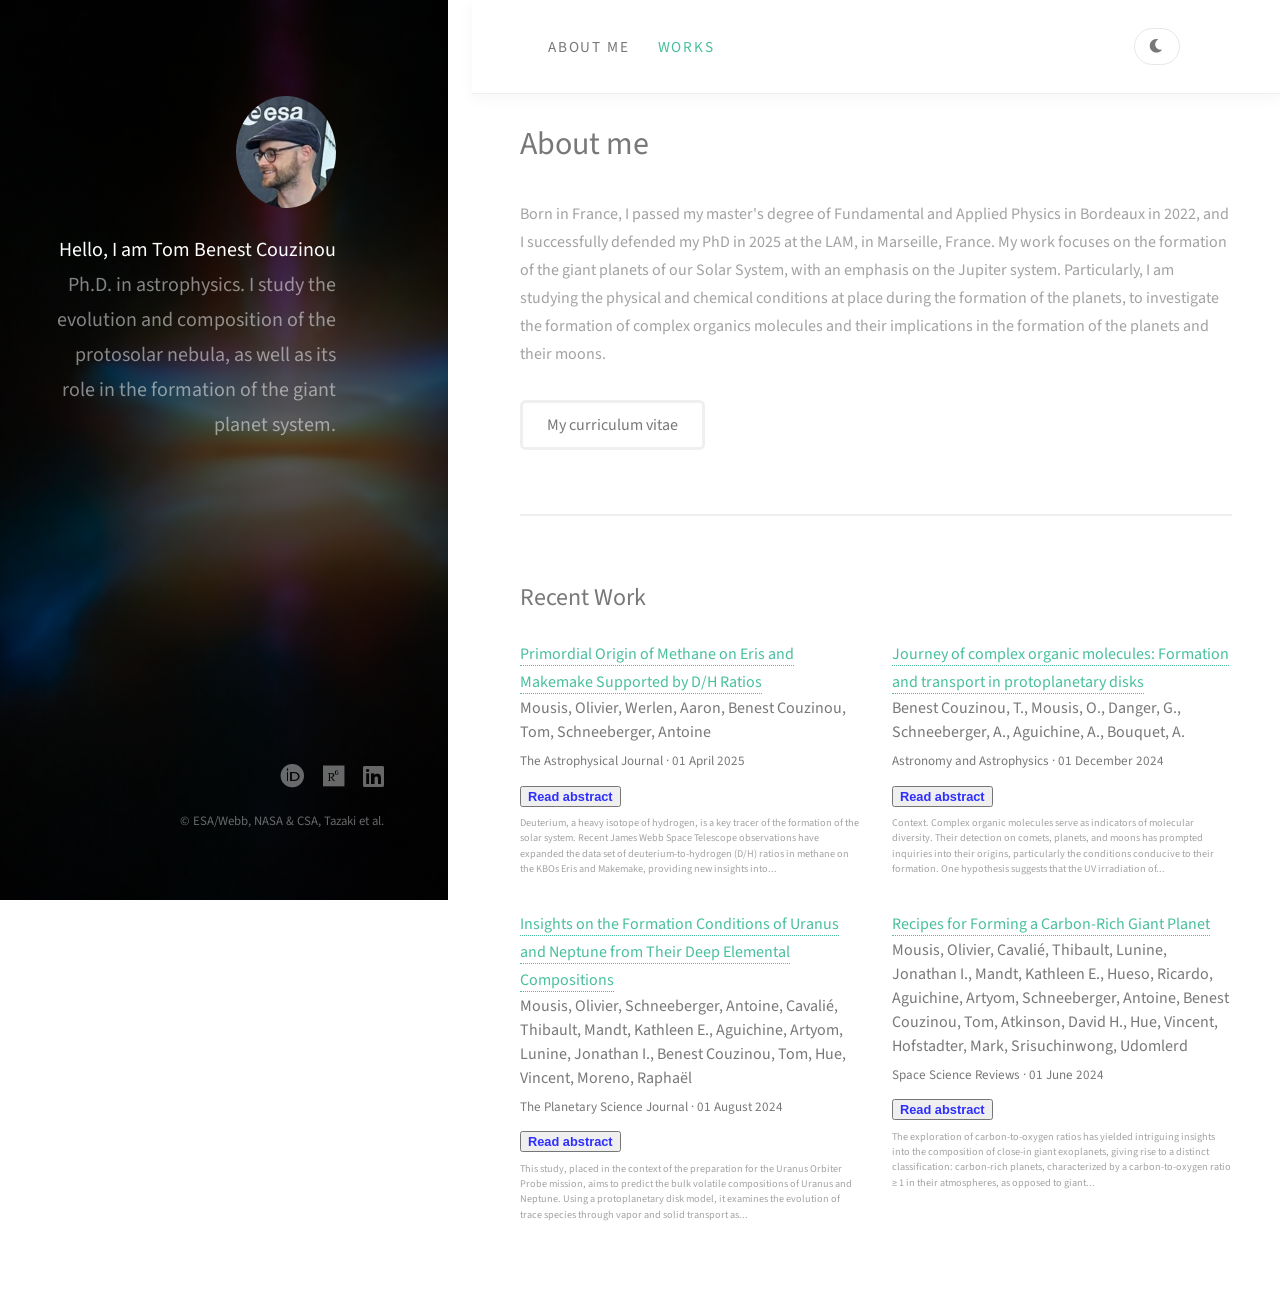
==== commit ad842b10: "test import ads articles" ====
--- a/index.html
+++ b/index.html
@@ -116,440 +116,9 @@
 				<!-- Two -->
 					<section id="two">
 						<h2>Recent Work</h2>
-						<div class="row" id="works-list">
-							<!-- ADS-WORKS:START -->
-							<article class="col-6 col-12-xsmall work-item">
-								<a href="https://doi.org/10.3847/PSJ/ae3559" target="_blank" rel="noopener noreferrer">Formation and Survival of Complex Organic Molecules in the Jovian Circumplanetary Disk</a>
-								<h3>Mousis, Olivier, Petetin, Clément, Benest Couzinou, Tom, Schneeberger, Antoine, Bennacer, Yannis</h3>
-								<h4 class="work-meta">The Planetary Science Journal · 01 February 2026</h4>
-								<div class="readmore-btn js-toggle-abstract" data-full="#AbstractFull-2026psj-7-41m" data-preview="#AbstractPreview-2026psj-7-41m">Read abstract</div>
-								<div class="text-wrapper" id="Abstract-2026psj-7-41m">
-									<p id="AbstractPreview-2026psj-7-41m" class="abstract-preview">Europa, Ganymede, and Callisto are key targets in the search for habitability due to the potential presence of subsurface oceans. Detecting complex organic molecules (COMs), essential for prebiotic chemistry, is crucial to assessing their potential. Though COMs remain undetected...</p>
-									<p id="AbstractFull-2026psj-7-41m" style="display:none;">Europa, Ganymede, and Callisto are key targets in the search for habitability due to the potential presence of subsurface oceans. Detecting complex organic molecules (COMs), essential for prebiotic chemistry, is crucial to assessing their potential. Though COMs remain undetected on these moons, ESA&#39;s Jupiter Icy Moons Explorer (JUICE) and NASA&#39;s Europa Clipper missions aim to fill this gap with their science payloads. This study explores the formation and transport of COMs within Jupiter&#39;s circumplanetary disk (CPD), a critical environment for the formation of the Galilean moons. Using a time-dependent model that couples the evolving CPD structure with the dynamics of icy particles of varying sizes and release times, we assess two primary COM-formation pathways: thermal processing of ices and UV photochemistry. The results indicate that heating, particularly of NH&lt;SUB&gt;3&lt;/SUB&gt;:CO&lt;SUB&gt;2&lt;/SUB&gt; ices, occurs efficiently before substantial irradiation, making it the dominant pathway for COM formation in the Jovian CPD. However, the relative efficiencies of these two processes are governed by particle density, disk viscosity, accretion rate, and UV flux, which collectively determine drift timescales and exposure to favorable thermodynamic environments. Existing models indicate that Europa&#39;s accretion was relatively cold and prolonged, possibly allowing some COMs to survive incorporation, whereas Ganymede and Callisto likely formed under even cooler conditions conducive to preserving COM-rich material. These results highlight the potential inheritance of complex organics by the Galilean moons and offer a framework for interpreting upcoming compositional data from JUICE and Europa Clipper.</p>
-								</div>
-							</article>
-							<article class="col-6 col-12-xsmall work-item">
-								<a href="https://doi.org/10.1093/mnras/staf2074" target="_blank" rel="noopener noreferrer">Delivery of complex organic molecules to the system of Jupiter</a>
-								<h3>Benest Couzinou, Tom, Amsler Moulanier, Alizée, Mousis, Olivier</h3>
-								<h4 class="work-meta">Monthly Notices of the Royal Astronomical Society · 01 January 2026</h4>
-								<div class="readmore-btn js-toggle-abstract" data-full="#AbstractFull-2026mnras-545f2074b" data-preview="#AbstractPreview-2026mnras-545f2074b">Read abstract</div>
-								<div class="text-wrapper" id="Abstract-2026mnras-545f2074b">
-									<p id="AbstractPreview-2026mnras-545f2074b" class="abstract-preview">Complex organic molecules are key markers of molecular diversity, and their formation conditions in protoplanetary discs remain an active area of research. These molecules have been detected on a variety of celestial bodies, including icy moons, and may play a crucial role in...</p>
-									<p id="AbstractFull-2026mnras-545f2074b" style="display:none;">Complex organic molecules are key markers of molecular diversity, and their formation conditions in protoplanetary discs remain an active area of research. These molecules have been detected on a variety of celestial bodies, including icy moons, and may play a crucial role in shaping the current composition of the Galilean moons. Experimental studies suggest that their formation could result from ultraviolet (UV) irradiation or thermal processing of NH&lt;inline-formula&gt;&lt;tex-math&gt;$_3<!-- ADS-WORKS:START -->
-							<article class="col-6 col-12-xsmall work-item">
-								<a href="https://www.aanda.org/articles/aa/full_html/2024/12/aa49499-24/aa49499-24.html" target="_blank" >
-									Journey of complex organic molecules: Formation and transport in protoplanetary disks
-								</a>
-								<h3><span style="font-weight: 700;">T. Benest Couzinou</span>, O. Mousis, G. Danger, A. Schneeberger, A. Aguichine and A. Bouquet</h3>
-								<div class="readmore-btn js-toggle-abstract" data-full="#AbstractFull" data-preview="#AbstractPreview" data-read-text="Read Abstract" data-hide-text="Hide Abstract" style="color: #2E2EFF; cursor: pointer;">Read Abstract</div>
-								<div id="Abstract" class="text-wrapper">
-									<p id="AbstractPreview">
-										Context. Complex organic molecules serve as indicators of molecular diversity. Their detection on comets, planets, and moons has prompted inquiries into their origins, particularly the conditions...
-									</p>
-									<p id="AbstractFull" style="display: none;">
-										Context. Complex organic molecules serve as indicators of molecular diversity. Their detection on comets, planets, and moons has prompted inquiries into their origins, particularly the conditions conducive to their formation. One hypothesis suggests that the UV irradiation of icy grains in the protosolar nebula generates significant molecular complexity, a hypothesis supported by experiments on methanol ice irradiation. Aims. We investigated the irradiation of methanol ice particles as they migrate through the protosolar nebula. Our objective is to ascertain whether the encountered conditions facilitate the formation of complex organics molecules, and we leverage experimental data in our analysis.<br />
-										Methods. We developed a two-dimensional model that describes the transport of pebbles during the evolution of the protosolar nebula, employing a Lagrangian scheme. This model computes the interstellar UV flux received by the particles along their paths, which we compared with experimental values.<br />
-										Results. On average, particles ranging from 1 to 100 µm in size, released at a local temperature of 20 K, undergo adequate irradiation to attain the same molecular diversity as methanol ice during the experiments within timescales of 25 kyr of protosolar nebula evolution. In contrast, 1 cm sized particles require 911 kyr of irradiation to reach similar molecular diversity, making comparable molecular complexity unlikely. Similarly, particles ranging from 1 to 100 µm in size, released at a local temperature of 80 K, receive sufficient irradiation after 141 and 359 kyr. In contrast, 1 cm sized particles would require several million years to receive this level of irradiation, which is infeasible since they cross the iceline within approximately 500 kyr.<br />
-										Conclusions. The particles readily receive the irradiation dose necessary to generate the molecular diversity observed in the experiments within the outer regions of the disk. Our model, combined with future irradiation experiments, can provide additional insights into the specific regions where the building blocks of planets form.
-									</p>
-								</div>
-
-							</article>
-							<article class="col-6 col-12-xsmall work-item">
-								<a href="https://iopscience.iop.org/article/10.3847/PSJ/ad58d8" target="_blank" >
-								Insights on the Formation Conditions of Uranus and Neptune from Their Deep Elemental Compositions
-								</a>
-								<h3>O. Mousis, A. Schneeberger, T. Cavalié, K. E. Mandt, A. Aguichine, J. I. Lunine, <span style="font-weight: 700;">T. Benest Couzinou</span>, V. Hue and R. Moreno</h3>
-								<div class="readmore-btn js-toggle-abstract" data-full="#AbstractFull2" data-preview="#AbstractPreview2" data-read-text="Read Abstract" data-hide-text="Hide Abstract" style="color: #2E2EFF; cursor: pointer;">Read Abstract</div>
-								<div id="Abstract2" class="text-wrapper">
-									<p id="AbstractPreview2">
-										This study, placed in the context of the preparation for the Uranus Orbiter Probe mission, aims to predict the bulk volatile compositions of Uranus and Neptune. Using a protoplanetary disk model, it examines...
-									</p>
-									<p id="AbstractFull2" style="display: none;">
-										This study, placed in the context of the preparation for the Uranus Orbiter Probe mission, aims to predict the bulk volatile compositions of Uranus and Neptune. Using a protoplanetary disk model, it examines the evolution of trace species through vapor and solid transport as dust and pebbles. 
-										Due to the high carbon abundance found in their envelopes, the two planets are postulated to have formed at the carbon monoxide ice line within the protosolar nebula. The time evolution of the abundances of the major volatile species at the location of the CO ice line is then calculated to derive the abundance ratios of the corresponding key elements, including the heavy noble gases, in the feeding zones of Uranus and Neptune. 
-										Supersolar metallicity in their envelopes likely results from accreting solids in these zones. Two types of solids are considered: pure condensates (Case 1) and a mixture of pure condensates and clathrates (Case 2). The model, calibrated to observed carbon enrichments, predicts deep compositions. 
-										In Case 1, argon is deeply depleted, while nitrogen, oxygen, krypton, phosphorus, sulfur, and xenon are significantly enriched relative to their protosolar abundances in the two planets. 
-										Case 2 predicts significant enrichments for all species, including argon, relative to their protosolar abundances. Consequently, Case 1 predicts near-zero Ar/Kr or Ar/Xe ratios, while Case 2 suggests that these ratios are 0.1 and 0.5–1 times their protosolar ratios, respectively. Both cases predict a bulk sulfur-to-nitrogen ratio consistent with atmospheric measurements.
-									</p>
-								</div>
-							</article>
-							<article class="col-6 col-12-xsmall work-item">
-								<a href="https://link.springer.com/article/10.1007/s11214-024-01071-4" target="_blank">
-								Recipes for Forming a Carbon–Rich Giant Planet
-								</a>
-								<h3>    O. Mousis, T. Cavalié, J. I. Lunine, K. E. Mandt, R. Hueso, A. Aguichine, A. Schneeberger, <span style="font-weight: 700;">T. Benest Couzinou</span>, D. H. Atkinson, V. Hue, M. Hofstadter & U. Srisuchinwong </h3>
-								<div class="readmore-btn js-toggle-abstract" data-full="#AbstractFull3" data-preview="#AbstractPreview3" data-read-text="Read Abstract" data-hide-text="Hide Abstract" style="color: #2E2EFF; cursor: pointer;">Read Abstract</div>
-								<div id="Abstract3" class="text-wrapper">
-									<p id="AbstractPreview3">
-										The exploration of carbon-to-oxygen ratios has yielded intriguing insights into the composition of close-in giant exoplanets, giving rise to a distinct classification: carbon-rich planets, characterized by a...
-									</p>
-									<p id="AbstractFull3" style="display: none;">
-										The exploration of carbon-to-oxygen ratios has yielded intriguing insights into the composition of close-in giant exoplanets, giving rise to a distinct classification: carbon-rich planets, characterized by a carbon–to–oxygen ratio ≥ 1 in their atmospheres, as opposed to giant planets exhibiting carbon–to–oxygen ratios close to the protosolar value. 
-										In contrast, despite numerous space missions dispatched to the outer solar system and the proximity of Jupiter, Saturn, Uranus, and Neptune, our understanding of the carbon-to-oxygen ratio in these giants remains notably deficient. Determining this ratio is crucial as it serves as a marker linking a planet’s volatile composition directly to its formation region within the disk. 
-										This article provides an overview of the current understanding of the carbon-to-oxygen ratio in the four gas giants of our solar system and explores why there is yet no definitive dismissal of the possibility that Jupiter, Saturn, Uranus, or Neptune could be considered carbon-rich planets. 
-										Additionally, we delve into the three primary formation scenarios proposed in existing literature to account for a bulk carbon-to-oxygen ratio ≥ 1 in a giant planet. A significant challenge lies in accurately inferring the bulk carbon-to-oxygen ratio of our solar system’s gas giants. 
-										Retrieval methods involve integrating in situ measurements from entry probes equipped with mass spectrometers and remote sensing observations conducted at microwave wavelengths by orbiters. However, these methods fall short of fully discerning the deep carbon-to-oxygen abundance in the gas giants due to their limited probing depth, typically within the 10–100 bar range. 
-										To complement these direct measurements, indirect determinations rely on understanding the vertical distribution of atmospheric carbon monoxide in conjunction with thermochemical models. These models aid in evaluating the deep oxygen abundance in the gas giants, providing valuable insights into their overall composition.
-									</p>
-								</div>
-							</article>
-							<!-- ADS-WORKS:END -->lt;/tex-math&gt;&lt;/inline-formula&gt;:CO&lt;inline-formula&gt;&lt;tex-math&gt;$_2<!-- ADS-WORKS:START -->
-							<article class="col-6 col-12-xsmall work-item">
-								<a href="https://www.aanda.org/articles/aa/full_html/2024/12/aa49499-24/aa49499-24.html" target="_blank" >
-									Journey of complex organic molecules: Formation and transport in protoplanetary disks
-								</a>
-								<h3><span style="font-weight: 700;">T. Benest Couzinou</span>, O. Mousis, G. Danger, A. Schneeberger, A. Aguichine and A. Bouquet</h3>
-								<div class="readmore-btn js-toggle-abstract" data-full="#AbstractFull" data-preview="#AbstractPreview" data-read-text="Read Abstract" data-hide-text="Hide Abstract" style="color: #2E2EFF; cursor: pointer;">Read Abstract</div>
-								<div id="Abstract" class="text-wrapper">
-									<p id="AbstractPreview">
-										Context. Complex organic molecules serve as indicators of molecular diversity. Their detection on comets, planets, and moons has prompted inquiries into their origins, particularly the conditions...
-									</p>
-									<p id="AbstractFull" style="display: none;">
-										Context. Complex organic molecules serve as indicators of molecular diversity. Their detection on comets, planets, and moons has prompted inquiries into their origins, particularly the conditions conducive to their formation. One hypothesis suggests that the UV irradiation of icy grains in the protosolar nebula generates significant molecular complexity, a hypothesis supported by experiments on methanol ice irradiation. Aims. We investigated the irradiation of methanol ice particles as they migrate through the protosolar nebula. Our objective is to ascertain whether the encountered conditions facilitate the formation of complex organics molecules, and we leverage experimental data in our analysis.<br />
-										Methods. We developed a two-dimensional model that describes the transport of pebbles during the evolution of the protosolar nebula, employing a Lagrangian scheme. This model computes the interstellar UV flux received by the particles along their paths, which we compared with experimental values.<br />
-										Results. On average, particles ranging from 1 to 100 µm in size, released at a local temperature of 20 K, undergo adequate irradiation to attain the same molecular diversity as methanol ice during the experiments within timescales of 25 kyr of protosolar nebula evolution. In contrast, 1 cm sized particles require 911 kyr of irradiation to reach similar molecular diversity, making comparable molecular complexity unlikely. Similarly, particles ranging from 1 to 100 µm in size, released at a local temperature of 80 K, receive sufficient irradiation after 141 and 359 kyr. In contrast, 1 cm sized particles would require several million years to receive this level of irradiation, which is infeasible since they cross the iceline within approximately 500 kyr.<br />
-										Conclusions. The particles readily receive the irradiation dose necessary to generate the molecular diversity observed in the experiments within the outer regions of the disk. Our model, combined with future irradiation experiments, can provide additional insights into the specific regions where the building blocks of planets form.
-									</p>
-								</div>
-
-							</article>
-							<article class="col-6 col-12-xsmall work-item">
-								<a href="https://iopscience.iop.org/article/10.3847/PSJ/ad58d8" target="_blank" >
-								Insights on the Formation Conditions of Uranus and Neptune from Their Deep Elemental Compositions
-								</a>
-								<h3>O. Mousis, A. Schneeberger, T. Cavalié, K. E. Mandt, A. Aguichine, J. I. Lunine, <span style="font-weight: 700;">T. Benest Couzinou</span>, V. Hue and R. Moreno</h3>
-								<div class="readmore-btn js-toggle-abstract" data-full="#AbstractFull2" data-preview="#AbstractPreview2" data-read-text="Read Abstract" data-hide-text="Hide Abstract" style="color: #2E2EFF; cursor: pointer;">Read Abstract</div>
-								<div id="Abstract2" class="text-wrapper">
-									<p id="AbstractPreview2">
-										This study, placed in the context of the preparation for the Uranus Orbiter Probe mission, aims to predict the bulk volatile compositions of Uranus and Neptune. Using a protoplanetary disk model, it examines...
-									</p>
-									<p id="AbstractFull2" style="display: none;">
-										This study, placed in the context of the preparation for the Uranus Orbiter Probe mission, aims to predict the bulk volatile compositions of Uranus and Neptune. Using a protoplanetary disk model, it examines the evolution of trace species through vapor and solid transport as dust and pebbles. 
-										Due to the high carbon abundance found in their envelopes, the two planets are postulated to have formed at the carbon monoxide ice line within the protosolar nebula. The time evolution of the abundances of the major volatile species at the location of the CO ice line is then calculated to derive the abundance ratios of the corresponding key elements, including the heavy noble gases, in the feeding zones of Uranus and Neptune. 
-										Supersolar metallicity in their envelopes likely results from accreting solids in these zones. Two types of solids are considered: pure condensates (Case 1) and a mixture of pure condensates and clathrates (Case 2). The model, calibrated to observed carbon enrichments, predicts deep compositions. 
-										In Case 1, argon is deeply depleted, while nitrogen, oxygen, krypton, phosphorus, sulfur, and xenon are significantly enriched relative to their protosolar abundances in the two planets. 
-										Case 2 predicts significant enrichments for all species, including argon, relative to their protosolar abundances. Consequently, Case 1 predicts near-zero Ar/Kr or Ar/Xe ratios, while Case 2 suggests that these ratios are 0.1 and 0.5–1 times their protosolar ratios, respectively. Both cases predict a bulk sulfur-to-nitrogen ratio consistent with atmospheric measurements.
-									</p>
-								</div>
-							</article>
-							<article class="col-6 col-12-xsmall work-item">
-								<a href="https://link.springer.com/article/10.1007/s11214-024-01071-4" target="_blank">
-								Recipes for Forming a Carbon–Rich Giant Planet
-								</a>
-								<h3>    O. Mousis, T. Cavalié, J. I. Lunine, K. E. Mandt, R. Hueso, A. Aguichine, A. Schneeberger, <span style="font-weight: 700;">T. Benest Couzinou</span>, D. H. Atkinson, V. Hue, M. Hofstadter & U. Srisuchinwong </h3>
-								<div class="readmore-btn js-toggle-abstract" data-full="#AbstractFull3" data-preview="#AbstractPreview3" data-read-text="Read Abstract" data-hide-text="Hide Abstract" style="color: #2E2EFF; cursor: pointer;">Read Abstract</div>
-								<div id="Abstract3" class="text-wrapper">
-									<p id="AbstractPreview3">
-										The exploration of carbon-to-oxygen ratios has yielded intriguing insights into the composition of close-in giant exoplanets, giving rise to a distinct classification: carbon-rich planets, characterized by a...
-									</p>
-									<p id="AbstractFull3" style="display: none;">
-										The exploration of carbon-to-oxygen ratios has yielded intriguing insights into the composition of close-in giant exoplanets, giving rise to a distinct classification: carbon-rich planets, characterized by a carbon–to–oxygen ratio ≥ 1 in their atmospheres, as opposed to giant planets exhibiting carbon–to–oxygen ratios close to the protosolar value. 
-										In contrast, despite numerous space missions dispatched to the outer solar system and the proximity of Jupiter, Saturn, Uranus, and Neptune, our understanding of the carbon-to-oxygen ratio in these giants remains notably deficient. Determining this ratio is crucial as it serves as a marker linking a planet’s volatile composition directly to its formation region within the disk. 
-										This article provides an overview of the current understanding of the carbon-to-oxygen ratio in the four gas giants of our solar system and explores why there is yet no definitive dismissal of the possibility that Jupiter, Saturn, Uranus, or Neptune could be considered carbon-rich planets. 
-										Additionally, we delve into the three primary formation scenarios proposed in existing literature to account for a bulk carbon-to-oxygen ratio ≥ 1 in a giant planet. A significant challenge lies in accurately inferring the bulk carbon-to-oxygen ratio of our solar system’s gas giants. 
-										Retrieval methods involve integrating in situ measurements from entry probes equipped with mass spectrometers and remote sensing observations conducted at microwave wavelengths by orbiters. However, these methods fall short of fully discerning the deep carbon-to-oxygen abundance in the gas giants due to their limited probing depth, typically within the 10–100 bar range. 
-										To complement these direct measurements, indirect determinations rely on understanding the vertical distribution of atmospheric carbon monoxide in conjunction with thermochemical models. These models aid in evaluating the deep oxygen abundance in the gas giants, providing valuable insights into their overall composition.
-									</p>
-								</div>
-							</article>
-							<!-- ADS-WORKS:END -->lt;/tex-math&gt;&lt;/inline-formula&gt; ices. In this context, we investigate the formation of complex organic molecules in the protosolar nebula and their subsequent transport to the Jupiter system region. Lagrangian transport and irradiation simulations of 500 individual particles are performed using a two-dimensional disc evolution model. Based on experiments with UV irradiation and thermal processing of CO&lt;inline-formula&gt;&lt;tex-math&gt;$_2<!-- ADS-WORKS:START -->
-							<article class="col-6 col-12-xsmall work-item">
-								<a href="https://www.aanda.org/articles/aa/full_html/2024/12/aa49499-24/aa49499-24.html" target="_blank" >
-									Journey of complex organic molecules: Formation and transport in protoplanetary disks
-								</a>
-								<h3><span style="font-weight: 700;">T. Benest Couzinou</span>, O. Mousis, G. Danger, A. Schneeberger, A. Aguichine and A. Bouquet</h3>
-								<div class="readmore-btn js-toggle-abstract" data-full="#AbstractFull" data-preview="#AbstractPreview" data-read-text="Read Abstract" data-hide-text="Hide Abstract" style="color: #2E2EFF; cursor: pointer;">Read Abstract</div>
-								<div id="Abstract" class="text-wrapper">
-									<p id="AbstractPreview">
-										Context. Complex organic molecules serve as indicators of molecular diversity. Their detection on comets, planets, and moons has prompted inquiries into their origins, particularly the conditions...
-									</p>
-									<p id="AbstractFull" style="display: none;">
-										Context. Complex organic molecules serve as indicators of molecular diversity. Their detection on comets, planets, and moons has prompted inquiries into their origins, particularly the conditions conducive to their formation. One hypothesis suggests that the UV irradiation of icy grains in the protosolar nebula generates significant molecular complexity, a hypothesis supported by experiments on methanol ice irradiation. Aims. We investigated the irradiation of methanol ice particles as they migrate through the protosolar nebula. Our objective is to ascertain whether the encountered conditions facilitate the formation of complex organics molecules, and we leverage experimental data in our analysis.<br />
-										Methods. We developed a two-dimensional model that describes the transport of pebbles during the evolution of the protosolar nebula, employing a Lagrangian scheme. This model computes the interstellar UV flux received by the particles along their paths, which we compared with experimental values.<br />
-										Results. On average, particles ranging from 1 to 100 µm in size, released at a local temperature of 20 K, undergo adequate irradiation to attain the same molecular diversity as methanol ice during the experiments within timescales of 25 kyr of protosolar nebula evolution. In contrast, 1 cm sized particles require 911 kyr of irradiation to reach similar molecular diversity, making comparable molecular complexity unlikely. Similarly, particles ranging from 1 to 100 µm in size, released at a local temperature of 80 K, receive sufficient irradiation after 141 and 359 kyr. In contrast, 1 cm sized particles would require several million years to receive this level of irradiation, which is infeasible since they cross the iceline within approximately 500 kyr.<br />
-										Conclusions. The particles readily receive the irradiation dose necessary to generate the molecular diversity observed in the experiments within the outer regions of the disk. Our model, combined with future irradiation experiments, can provide additional insights into the specific regions where the building blocks of planets form.
-									</p>
-								</div>
-
-							</article>
-							<article class="col-6 col-12-xsmall work-item">
-								<a href="https://iopscience.iop.org/article/10.3847/PSJ/ad58d8" target="_blank" >
-								Insights on the Formation Conditions of Uranus and Neptune from Their Deep Elemental Compositions
-								</a>
-								<h3>O. Mousis, A. Schneeberger, T. Cavalié, K. E. Mandt, A. Aguichine, J. I. Lunine, <span style="font-weight: 700;">T. Benest Couzinou</span>, V. Hue and R. Moreno</h3>
-								<div class="readmore-btn js-toggle-abstract" data-full="#AbstractFull2" data-preview="#AbstractPreview2" data-read-text="Read Abstract" data-hide-text="Hide Abstract" style="color: #2E2EFF; cursor: pointer;">Read Abstract</div>
-								<div id="Abstract2" class="text-wrapper">
-									<p id="AbstractPreview2">
-										This study, placed in the context of the preparation for the Uranus Orbiter Probe mission, aims to predict the bulk volatile compositions of Uranus and Neptune. Using a protoplanetary disk model, it examines...
-									</p>
-									<p id="AbstractFull2" style="display: none;">
-										This study, placed in the context of the preparation for the Uranus Orbiter Probe mission, aims to predict the bulk volatile compositions of Uranus and Neptune. Using a protoplanetary disk model, it examines the evolution of trace species through vapor and solid transport as dust and pebbles. 
-										Due to the high carbon abundance found in their envelopes, the two planets are postulated to have formed at the carbon monoxide ice line within the protosolar nebula. The time evolution of the abundances of the major volatile species at the location of the CO ice line is then calculated to derive the abundance ratios of the corresponding key elements, including the heavy noble gases, in the feeding zones of Uranus and Neptune. 
-										Supersolar metallicity in their envelopes likely results from accreting solids in these zones. Two types of solids are considered: pure condensates (Case 1) and a mixture of pure condensates and clathrates (Case 2). The model, calibrated to observed carbon enrichments, predicts deep compositions. 
-										In Case 1, argon is deeply depleted, while nitrogen, oxygen, krypton, phosphorus, sulfur, and xenon are significantly enriched relative to their protosolar abundances in the two planets. 
-										Case 2 predicts significant enrichments for all species, including argon, relative to their protosolar abundances. Consequently, Case 1 predicts near-zero Ar/Kr or Ar/Xe ratios, while Case 2 suggests that these ratios are 0.1 and 0.5–1 times their protosolar ratios, respectively. Both cases predict a bulk sulfur-to-nitrogen ratio consistent with atmospheric measurements.
-									</p>
-								</div>
-							</article>
-							<article class="col-6 col-12-xsmall work-item">
-								<a href="https://link.springer.com/article/10.1007/s11214-024-01071-4" target="_blank">
-								Recipes for Forming a Carbon–Rich Giant Planet
-								</a>
-								<h3>    O. Mousis, T. Cavalié, J. I. Lunine, K. E. Mandt, R. Hueso, A. Aguichine, A. Schneeberger, <span style="font-weight: 700;">T. Benest Couzinou</span>, D. H. Atkinson, V. Hue, M. Hofstadter & U. Srisuchinwong </h3>
-								<div class="readmore-btn js-toggle-abstract" data-full="#AbstractFull3" data-preview="#AbstractPreview3" data-read-text="Read Abstract" data-hide-text="Hide Abstract" style="color: #2E2EFF; cursor: pointer;">Read Abstract</div>
-								<div id="Abstract3" class="text-wrapper">
-									<p id="AbstractPreview3">
-										The exploration of carbon-to-oxygen ratios has yielded intriguing insights into the composition of close-in giant exoplanets, giving rise to a distinct classification: carbon-rich planets, characterized by a...
-									</p>
-									<p id="AbstractFull3" style="display: none;">
-										The exploration of carbon-to-oxygen ratios has yielded intriguing insights into the composition of close-in giant exoplanets, giving rise to a distinct classification: carbon-rich planets, characterized by a carbon–to–oxygen ratio ≥ 1 in their atmospheres, as opposed to giant planets exhibiting carbon–to–oxygen ratios close to the protosolar value. 
-										In contrast, despite numerous space missions dispatched to the outer solar system and the proximity of Jupiter, Saturn, Uranus, and Neptune, our understanding of the carbon-to-oxygen ratio in these giants remains notably deficient. Determining this ratio is crucial as it serves as a marker linking a planet’s volatile composition directly to its formation region within the disk. 
-										This article provides an overview of the current understanding of the carbon-to-oxygen ratio in the four gas giants of our solar system and explores why there is yet no definitive dismissal of the possibility that Jupiter, Saturn, Uranus, or Neptune could be considered carbon-rich planets. 
-										Additionally, we delve into the three primary formation scenarios proposed in existing literature to account for a bulk carbon-to-oxygen ratio ≥ 1 in a giant planet. A significant challenge lies in accurately inferring the bulk carbon-to-oxygen ratio of our solar system’s gas giants. 
-										Retrieval methods involve integrating in situ measurements from entry probes equipped with mass spectrometers and remote sensing observations conducted at microwave wavelengths by orbiters. However, these methods fall short of fully discerning the deep carbon-to-oxygen abundance in the gas giants due to their limited probing depth, typically within the 10–100 bar range. 
-										To complement these direct measurements, indirect determinations rely on understanding the vertical distribution of atmospheric carbon monoxide in conjunction with thermochemical models. These models aid in evaluating the deep oxygen abundance in the gas giants, providing valuable insights into their overall composition.
-									</p>
-								</div>
-							</article>
-							<!-- ADS-WORKS:END -->lt;/tex-math&gt;&lt;/inline-formula&gt;:NH&lt;inline-formula&gt;&lt;tex-math&gt;$_3<!-- ADS-WORKS:START -->
-							<article class="col-6 col-12-xsmall work-item">
-								<a href="https://www.aanda.org/articles/aa/full_html/2024/12/aa49499-24/aa49499-24.html" target="_blank" >
-									Journey of complex organic molecules: Formation and transport in protoplanetary disks
-								</a>
-								<h3><span style="font-weight: 700;">T. Benest Couzinou</span>, O. Mousis, G. Danger, A. Schneeberger, A. Aguichine and A. Bouquet</h3>
-								<div class="readmore-btn js-toggle-abstract" data-full="#AbstractFull" data-preview="#AbstractPreview" data-read-text="Read Abstract" data-hide-text="Hide Abstract" style="color: #2E2EFF; cursor: pointer;">Read Abstract</div>
-								<div id="Abstract" class="text-wrapper">
-									<p id="AbstractPreview">
-										Context. Complex organic molecules serve as indicators of molecular diversity. Their detection on comets, planets, and moons has prompted inquiries into their origins, particularly the conditions...
-									</p>
-									<p id="AbstractFull" style="display: none;">
-										Context. Complex organic molecules serve as indicators of molecular diversity. Their detection on comets, planets, and moons has prompted inquiries into their origins, particularly the conditions conducive to their formation. One hypothesis suggests that the UV irradiation of icy grains in the protosolar nebula generates significant molecular complexity, a hypothesis supported by experiments on methanol ice irradiation. Aims. We investigated the irradiation of methanol ice particles as they migrate through the protosolar nebula. Our objective is to ascertain whether the encountered conditions facilitate the formation of complex organics molecules, and we leverage experimental data in our analysis.<br />
-										Methods. We developed a two-dimensional model that describes the transport of pebbles during the evolution of the protosolar nebula, employing a Lagrangian scheme. This model computes the interstellar UV flux received by the particles along their paths, which we compared with experimental values.<br />
-										Results. On average, particles ranging from 1 to 100 µm in size, released at a local temperature of 20 K, undergo adequate irradiation to attain the same molecular diversity as methanol ice during the experiments within timescales of 25 kyr of protosolar nebula evolution. In contrast, 1 cm sized particles require 911 kyr of irradiation to reach similar molecular diversity, making comparable molecular complexity unlikely. Similarly, particles ranging from 1 to 100 µm in size, released at a local temperature of 80 K, receive sufficient irradiation after 141 and 359 kyr. In contrast, 1 cm sized particles would require several million years to receive this level of irradiation, which is infeasible since they cross the iceline within approximately 500 kyr.<br />
-										Conclusions. The particles readily receive the irradiation dose necessary to generate the molecular diversity observed in the experiments within the outer regions of the disk. Our model, combined with future irradiation experiments, can provide additional insights into the specific regions where the building blocks of planets form.
-									</p>
-								</div>
-
-							</article>
-							<article class="col-6 col-12-xsmall work-item">
-								<a href="https://iopscience.iop.org/article/10.3847/PSJ/ad58d8" target="_blank" >
-								Insights on the Formation Conditions of Uranus and Neptune from Their Deep Elemental Compositions
-								</a>
-								<h3>O. Mousis, A. Schneeberger, T. Cavalié, K. E. Mandt, A. Aguichine, J. I. Lunine, <span style="font-weight: 700;">T. Benest Couzinou</span>, V. Hue and R. Moreno</h3>
-								<div class="readmore-btn js-toggle-abstract" data-full="#AbstractFull2" data-preview="#AbstractPreview2" data-read-text="Read Abstract" data-hide-text="Hide Abstract" style="color: #2E2EFF; cursor: pointer;">Read Abstract</div>
-								<div id="Abstract2" class="text-wrapper">
-									<p id="AbstractPreview2">
-										This study, placed in the context of the preparation for the Uranus Orbiter Probe mission, aims to predict the bulk volatile compositions of Uranus and Neptune. Using a protoplanetary disk model, it examines...
-									</p>
-									<p id="AbstractFull2" style="display: none;">
-										This study, placed in the context of the preparation for the Uranus Orbiter Probe mission, aims to predict the bulk volatile compositions of Uranus and Neptune. Using a protoplanetary disk model, it examines the evolution of trace species through vapor and solid transport as dust and pebbles. 
-										Due to the high carbon abundance found in their envelopes, the two planets are postulated to have formed at the carbon monoxide ice line within the protosolar nebula. The time evolution of the abundances of the major volatile species at the location of the CO ice line is then calculated to derive the abundance ratios of the corresponding key elements, including the heavy noble gases, in the feeding zones of Uranus and Neptune. 
-										Supersolar metallicity in their envelopes likely results from accreting solids in these zones. Two types of solids are considered: pure condensates (Case 1) and a mixture of pure condensates and clathrates (Case 2). The model, calibrated to observed carbon enrichments, predicts deep compositions. 
-										In Case 1, argon is deeply depleted, while nitrogen, oxygen, krypton, phosphorus, sulfur, and xenon are significantly enriched relative to their protosolar abundances in the two planets. 
-										Case 2 predicts significant enrichments for all species, including argon, relative to their protosolar abundances. Consequently, Case 1 predicts near-zero Ar/Kr or Ar/Xe ratios, while Case 2 suggests that these ratios are 0.1 and 0.5–1 times their protosolar ratios, respectively. Both cases predict a bulk sulfur-to-nitrogen ratio consistent with atmospheric measurements.
-									</p>
-								</div>
-							</article>
-							<article class="col-6 col-12-xsmall work-item">
-								<a href="https://link.springer.com/article/10.1007/s11214-024-01071-4" target="_blank">
-								Recipes for Forming a Carbon–Rich Giant Planet
-								</a>
-								<h3>    O. Mousis, T. Cavalié, J. I. Lunine, K. E. Mandt, R. Hueso, A. Aguichine, A. Schneeberger, <span style="font-weight: 700;">T. Benest Couzinou</span>, D. H. Atkinson, V. Hue, M. Hofstadter & U. Srisuchinwong </h3>
-								<div class="readmore-btn js-toggle-abstract" data-full="#AbstractFull3" data-preview="#AbstractPreview3" data-read-text="Read Abstract" data-hide-text="Hide Abstract" style="color: #2E2EFF; cursor: pointer;">Read Abstract</div>
-								<div id="Abstract3" class="text-wrapper">
-									<p id="AbstractPreview3">
-										The exploration of carbon-to-oxygen ratios has yielded intriguing insights into the composition of close-in giant exoplanets, giving rise to a distinct classification: carbon-rich planets, characterized by a...
-									</p>
-									<p id="AbstractFull3" style="display: none;">
-										The exploration of carbon-to-oxygen ratios has yielded intriguing insights into the composition of close-in giant exoplanets, giving rise to a distinct classification: carbon-rich planets, characterized by a carbon–to–oxygen ratio ≥ 1 in their atmospheres, as opposed to giant planets exhibiting carbon–to–oxygen ratios close to the protosolar value. 
-										In contrast, despite numerous space missions dispatched to the outer solar system and the proximity of Jupiter, Saturn, Uranus, and Neptune, our understanding of the carbon-to-oxygen ratio in these giants remains notably deficient. Determining this ratio is crucial as it serves as a marker linking a planet’s volatile composition directly to its formation region within the disk. 
-										This article provides an overview of the current understanding of the carbon-to-oxygen ratio in the four gas giants of our solar system and explores why there is yet no definitive dismissal of the possibility that Jupiter, Saturn, Uranus, or Neptune could be considered carbon-rich planets. 
-										Additionally, we delve into the three primary formation scenarios proposed in existing literature to account for a bulk carbon-to-oxygen ratio ≥ 1 in a giant planet. A significant challenge lies in accurately inferring the bulk carbon-to-oxygen ratio of our solar system’s gas giants. 
-										Retrieval methods involve integrating in situ measurements from entry probes equipped with mass spectrometers and remote sensing observations conducted at microwave wavelengths by orbiters. However, these methods fall short of fully discerning the deep carbon-to-oxygen abundance in the gas giants due to their limited probing depth, typically within the 10–100 bar range. 
-										To complement these direct measurements, indirect determinations rely on understanding the vertical distribution of atmospheric carbon monoxide in conjunction with thermochemical models. These models aid in evaluating the deep oxygen abundance in the gas giants, providing valuable insights into their overall composition.
-									</p>
-								</div>
-							</article>
-							<!-- ADS-WORKS:END -->lt;/tex-math&gt;&lt;/inline-formula&gt; ice, this model allows us to estimate the estimate the potential for the formation of complex organic molecules through these processes. Almost none of the particles released at a local temperature of 20 K (corresponding to &lt;inline-formula&gt;&lt;tex-math&gt;$\sim<!-- ADS-WORKS:START -->
-							<article class="col-6 col-12-xsmall work-item">
-								<a href="https://www.aanda.org/articles/aa/full_html/2024/12/aa49499-24/aa49499-24.html" target="_blank" >
-									Journey of complex organic molecules: Formation and transport in protoplanetary disks
-								</a>
-								<h3><span style="font-weight: 700;">T. Benest Couzinou</span>, O. Mousis, G. Danger, A. Schneeberger, A. Aguichine and A. Bouquet</h3>
-								<div class="readmore-btn js-toggle-abstract" data-full="#AbstractFull" data-preview="#AbstractPreview" data-read-text="Read Abstract" data-hide-text="Hide Abstract" style="color: #2E2EFF; cursor: pointer;">Read Abstract</div>
-								<div id="Abstract" class="text-wrapper">
-									<p id="AbstractPreview">
-										Context. Complex organic molecules serve as indicators of molecular diversity. Their detection on comets, planets, and moons has prompted inquiries into their origins, particularly the conditions...
-									</p>
-									<p id="AbstractFull" style="display: none;">
-										Context. Complex organic molecules serve as indicators of molecular diversity. Their detection on comets, planets, and moons has prompted inquiries into their origins, particularly the conditions conducive to their formation. One hypothesis suggests that the UV irradiation of icy grains in the protosolar nebula generates significant molecular complexity, a hypothesis supported by experiments on methanol ice irradiation. Aims. We investigated the irradiation of methanol ice particles as they migrate through the protosolar nebula. Our objective is to ascertain whether the encountered conditions facilitate the formation of complex organics molecules, and we leverage experimental data in our analysis.<br />
-										Methods. We developed a two-dimensional model that describes the transport of pebbles during the evolution of the protosolar nebula, employing a Lagrangian scheme. This model computes the interstellar UV flux received by the particles along their paths, which we compared with experimental values.<br />
-										Results. On average, particles ranging from 1 to 100 µm in size, released at a local temperature of 20 K, undergo adequate irradiation to attain the same molecular diversity as methanol ice during the experiments within timescales of 25 kyr of protosolar nebula evolution. In contrast, 1 cm sized particles require 911 kyr of irradiation to reach similar molecular diversity, making comparable molecular complexity unlikely. Similarly, particles ranging from 1 to 100 µm in size, released at a local temperature of 80 K, receive sufficient irradiation after 141 and 359 kyr. In contrast, 1 cm sized particles would require several million years to receive this level of irradiation, which is infeasible since they cross the iceline within approximately 500 kyr.<br />
-										Conclusions. The particles readily receive the irradiation dose necessary to generate the molecular diversity observed in the experiments within the outer regions of the disk. Our model, combined with future irradiation experiments, can provide additional insights into the specific regions where the building blocks of planets form.
-									</p>
-								</div>
-
-							</article>
-							<article class="col-6 col-12-xsmall work-item">
-								<a href="https://iopscience.iop.org/article/10.3847/PSJ/ad58d8" target="_blank" >
-								Insights on the Formation Conditions of Uranus and Neptune from Their Deep Elemental Compositions
-								</a>
-								<h3>O. Mousis, A. Schneeberger, T. Cavalié, K. E. Mandt, A. Aguichine, J. I. Lunine, <span style="font-weight: 700;">T. Benest Couzinou</span>, V. Hue and R. Moreno</h3>
-								<div class="readmore-btn js-toggle-abstract" data-full="#AbstractFull2" data-preview="#AbstractPreview2" data-read-text="Read Abstract" data-hide-text="Hide Abstract" style="color: #2E2EFF; cursor: pointer;">Read Abstract</div>
-								<div id="Abstract2" class="text-wrapper">
-									<p id="AbstractPreview2">
-										This study, placed in the context of the preparation for the Uranus Orbiter Probe mission, aims to predict the bulk volatile compositions of Uranus and Neptune. Using a protoplanetary disk model, it examines...
-									</p>
-									<p id="AbstractFull2" style="display: none;">
-										This study, placed in the context of the preparation for the Uranus Orbiter Probe mission, aims to predict the bulk volatile compositions of Uranus and Neptune. Using a protoplanetary disk model, it examines the evolution of trace species through vapor and solid transport as dust and pebbles. 
-										Due to the high carbon abundance found in their envelopes, the two planets are postulated to have formed at the carbon monoxide ice line within the protosolar nebula. The time evolution of the abundances of the major volatile species at the location of the CO ice line is then calculated to derive the abundance ratios of the corresponding key elements, including the heavy noble gases, in the feeding zones of Uranus and Neptune. 
-										Supersolar metallicity in their envelopes likely results from accreting solids in these zones. Two types of solids are considered: pure condensates (Case 1) and a mixture of pure condensates and clathrates (Case 2). The model, calibrated to observed carbon enrichments, predicts deep compositions. 
-										In Case 1, argon is deeply depleted, while nitrogen, oxygen, krypton, phosphorus, sulfur, and xenon are significantly enriched relative to their protosolar abundances in the two planets. 
-										Case 2 predicts significant enrichments for all species, including argon, relative to their protosolar abundances. Consequently, Case 1 predicts near-zero Ar/Kr or Ar/Xe ratios, while Case 2 suggests that these ratios are 0.1 and 0.5–1 times their protosolar ratios, respectively. Both cases predict a bulk sulfur-to-nitrogen ratio consistent with atmospheric measurements.
-									</p>
-								</div>
-							</article>
-							<article class="col-6 col-12-xsmall work-item">
-								<a href="https://link.springer.com/article/10.1007/s11214-024-01071-4" target="_blank">
-								Recipes for Forming a Carbon–Rich Giant Planet
-								</a>
-								<h3>    O. Mousis, T. Cavalié, J. I. Lunine, K. E. Mandt, R. Hueso, A. Aguichine, A. Schneeberger, <span style="font-weight: 700;">T. Benest Couzinou</span>, D. H. Atkinson, V. Hue, M. Hofstadter & U. Srisuchinwong </h3>
-								<div class="readmore-btn js-toggle-abstract" data-full="#AbstractFull3" data-preview="#AbstractPreview3" data-read-text="Read Abstract" data-hide-text="Hide Abstract" style="color: #2E2EFF; cursor: pointer;">Read Abstract</div>
-								<div id="Abstract3" class="text-wrapper">
-									<p id="AbstractPreview3">
-										The exploration of carbon-to-oxygen ratios has yielded intriguing insights into the composition of close-in giant exoplanets, giving rise to a distinct classification: carbon-rich planets, characterized by a...
-									</p>
-									<p id="AbstractFull3" style="display: none;">
-										The exploration of carbon-to-oxygen ratios has yielded intriguing insights into the composition of close-in giant exoplanets, giving rise to a distinct classification: carbon-rich planets, characterized by a carbon–to–oxygen ratio ≥ 1 in their atmospheres, as opposed to giant planets exhibiting carbon–to–oxygen ratios close to the protosolar value. 
-										In contrast, despite numerous space missions dispatched to the outer solar system and the proximity of Jupiter, Saturn, Uranus, and Neptune, our understanding of the carbon-to-oxygen ratio in these giants remains notably deficient. Determining this ratio is crucial as it serves as a marker linking a planet’s volatile composition directly to its formation region within the disk. 
-										This article provides an overview of the current understanding of the carbon-to-oxygen ratio in the four gas giants of our solar system and explores why there is yet no definitive dismissal of the possibility that Jupiter, Saturn, Uranus, or Neptune could be considered carbon-rich planets. 
-										Additionally, we delve into the three primary formation scenarios proposed in existing literature to account for a bulk carbon-to-oxygen ratio ≥ 1 in a giant planet. A significant challenge lies in accurately inferring the bulk carbon-to-oxygen ratio of our solar system’s gas giants. 
-										Retrieval methods involve integrating in situ measurements from entry probes equipped with mass spectrometers and remote sensing observations conducted at microwave wavelengths by orbiters. However, these methods fall short of fully discerning the deep carbon-to-oxygen abundance in the gas giants due to their limited probing depth, typically within the 10–100 bar range. 
-										To complement these direct measurements, indirect determinations rely on understanding the vertical distribution of atmospheric carbon monoxide in conjunction with thermochemical models. These models aid in evaluating the deep oxygen abundance in the gas giants, providing valuable insights into their overall composition.
-									</p>
-								</div>
-							</article>
-							<!-- ADS-WORKS:END -->lt;/tex-math&gt;&lt;/inline-formula&gt;12 au from the Sun) reach the location of the system of Jupiter. However, when released at a local temperature of 80 K (&lt;inline-formula&gt;&lt;tex-math&gt;$\sim<!-- ADS-WORKS:START -->
-							<article class="col-6 col-12-xsmall work-item">
-								<a href="https://www.aanda.org/articles/aa/full_html/2024/12/aa49499-24/aa49499-24.html" target="_blank" >
-									Journey of complex organic molecules: Formation and transport in protoplanetary disks
-								</a>
-								<h3><span style="font-weight: 700;">T. Benest Couzinou</span>, O. Mousis, G. Danger, A. Schneeberger, A. Aguichine and A. Bouquet</h3>
-								<div class="readmore-btn js-toggle-abstract" data-full="#AbstractFull" data-preview="#AbstractPreview" data-read-text="Read Abstract" data-hide-text="Hide Abstract" style="color: #2E2EFF; cursor: pointer;">Read Abstract</div>
-								<div id="Abstract" class="text-wrapper">
-									<p id="AbstractPreview">
-										Context. Complex organic molecules serve as indicators of molecular diversity. Their detection on comets, planets, and moons has prompted inquiries into their origins, particularly the conditions...
-									</p>
-									<p id="AbstractFull" style="display: none;">
-										Context. Complex organic molecules serve as indicators of molecular diversity. Their detection on comets, planets, and moons has prompted inquiries into their origins, particularly the conditions conducive to their formation. One hypothesis suggests that the UV irradiation of icy grains in the protosolar nebula generates significant molecular complexity, a hypothesis supported by experiments on methanol ice irradiation. Aims. We investigated the irradiation of methanol ice particles as they migrate through the protosolar nebula. Our objective is to ascertain whether the encountered conditions facilitate the formation of complex organics molecules, and we leverage experimental data in our analysis.<br />
-										Methods. We developed a two-dimensional model that describes the transport of pebbles during the evolution of the protosolar nebula, employing a Lagrangian scheme. This model computes the interstellar UV flux received by the particles along their paths, which we compared with experimental values.<br />
-										Results. On average, particles ranging from 1 to 100 µm in size, released at a local temperature of 20 K, undergo adequate irradiation to attain the same molecular diversity as methanol ice during the experiments within timescales of 25 kyr of protosolar nebula evolution. In contrast, 1 cm sized particles require 911 kyr of irradiation to reach similar molecular diversity, making comparable molecular complexity unlikely. Similarly, particles ranging from 1 to 100 µm in size, released at a local temperature of 80 K, receive sufficient irradiation after 141 and 359 kyr. In contrast, 1 cm sized particles would require several million years to receive this level of irradiation, which is infeasible since they cross the iceline within approximately 500 kyr.<br />
-										Conclusions. The particles readily receive the irradiation dose necessary to generate the molecular diversity observed in the experiments within the outer regions of the disk. Our model, combined with future irradiation experiments, can provide additional insights into the specific regions where the building blocks of planets form.
-									</p>
-								</div>
-
-							</article>
-							<article class="col-6 col-12-xsmall work-item">
-								<a href="https://iopscience.iop.org/article/10.3847/PSJ/ad58d8" target="_blank" >
-								Insights on the Formation Conditions of Uranus and Neptune from Their Deep Elemental Compositions
-								</a>
-								<h3>O. Mousis, A. Schneeberger, T. Cavalié, K. E. Mandt, A. Aguichine, J. I. Lunine, <span style="font-weight: 700;">T. Benest Couzinou</span>, V. Hue and R. Moreno</h3>
-								<div class="readmore-btn js-toggle-abstract" data-full="#AbstractFull2" data-preview="#AbstractPreview2" data-read-text="Read Abstract" data-hide-text="Hide Abstract" style="color: #2E2EFF; cursor: pointer;">Read Abstract</div>
-								<div id="Abstract2" class="text-wrapper">
-									<p id="AbstractPreview2">
-										This study, placed in the context of the preparation for the Uranus Orbiter Probe mission, aims to predict the bulk volatile compositions of Uranus and Neptune. Using a protoplanetary disk model, it examines...
-									</p>
-									<p id="AbstractFull2" style="display: none;">
-										This study, placed in the context of the preparation for the Uranus Orbiter Probe mission, aims to predict the bulk volatile compositions of Uranus and Neptune. Using a protoplanetary disk model, it examines the evolution of trace species through vapor and solid transport as dust and pebbles. 
-										Due to the high carbon abundance found in their envelopes, the two planets are postulated to have formed at the carbon monoxide ice line within the protosolar nebula. The time evolution of the abundances of the major volatile species at the location of the CO ice line is then calculated to derive the abundance ratios of the corresponding key elements, including the heavy noble gases, in the feeding zones of Uranus and Neptune. 
-										Supersolar metallicity in their envelopes likely results from accreting solids in these zones. Two types of solids are considered: pure condensates (Case 1) and a mixture of pure condensates and clathrates (Case 2). The model, calibrated to observed carbon enrichments, predicts deep compositions. 
-										In Case 1, argon is deeply depleted, while nitrogen, oxygen, krypton, phosphorus, sulfur, and xenon are significantly enriched relative to their protosolar abundances in the two planets. 
-										Case 2 predicts significant enrichments for all species, including argon, relative to their protosolar abundances. Consequently, Case 1 predicts near-zero Ar/Kr or Ar/Xe ratios, while Case 2 suggests that these ratios are 0.1 and 0.5–1 times their protosolar ratios, respectively. Both cases predict a bulk sulfur-to-nitrogen ratio consistent with atmospheric measurements.
-									</p>
-								</div>
-							</article>
-							<article class="col-6 col-12-xsmall work-item">
-								<a href="https://link.springer.com/article/10.1007/s11214-024-01071-4" target="_blank">
-								Recipes for Forming a Carbon–Rich Giant Planet
-								</a>
-								<h3>    O. Mousis, T. Cavalié, J. I. Lunine, K. E. Mandt, R. Hueso, A. Aguichine, A. Schneeberger, <span style="font-weight: 700;">T. Benest Couzinou</span>, D. H. Atkinson, V. Hue, M. Hofstadter & U. Srisuchinwong </h3>
-								<div class="readmore-btn js-toggle-abstract" data-full="#AbstractFull3" data-preview="#AbstractPreview3" data-read-text="Read Abstract" data-hide-text="Hide Abstract" style="color: #2E2EFF; cursor: pointer;">Read Abstract</div>
-								<div id="Abstract3" class="text-wrapper">
-									<p id="AbstractPreview3">
-										The exploration of carbon-to-oxygen ratios has yielded intriguing insights into the composition of close-in giant exoplanets, giving rise to a distinct classification: carbon-rich planets, characterized by a...
-									</p>
-									<p id="AbstractFull3" style="display: none;">
-										The exploration of carbon-to-oxygen ratios has yielded intriguing insights into the composition of close-in giant exoplanets, giving rise to a distinct classification: carbon-rich planets, characterized by a carbon–to–oxygen ratio ≥ 1 in their atmospheres, as opposed to giant planets exhibiting carbon–to–oxygen ratios close to the protosolar value. 
-										In contrast, despite numerous space missions dispatched to the outer solar system and the proximity of Jupiter, Saturn, Uranus, and Neptune, our understanding of the carbon-to-oxygen ratio in these giants remains notably deficient. Determining this ratio is crucial as it serves as a marker linking a planet’s volatile composition directly to its formation region within the disk. 
-										This article provides an overview of the current understanding of the carbon-to-oxygen ratio in the four gas giants of our solar system and explores why there is yet no definitive dismissal of the possibility that Jupiter, Saturn, Uranus, or Neptune could be considered carbon-rich planets. 
-										Additionally, we delve into the three primary formation scenarios proposed in existing literature to account for a bulk carbon-to-oxygen ratio ≥ 1 in a giant planet. A significant challenge lies in accurately inferring the bulk carbon-to-oxygen ratio of our solar system’s gas giants. 
-										Retrieval methods involve integrating in situ measurements from entry probes equipped with mass spectrometers and remote sensing observations conducted at microwave wavelengths by orbiters. However, these methods fall short of fully discerning the deep carbon-to-oxygen abundance in the gas giants due to their limited probing depth, typically within the 10–100 bar range. 
-										To complement these direct measurements, indirect determinations rely on understanding the vertical distribution of atmospheric carbon monoxide in conjunction with thermochemical models. These models aid in evaluating the deep oxygen abundance in the gas giants, providing valuable insights into their overall composition.
-									</p>
-								</div>
-							</article>
-							<!-- ADS-WORKS:END -->lt;/tex-math&gt;&lt;/inline-formula&gt;7 au), approximately 45 per cent of the centimetric particles and 30 per cent of the micrometric particles can form complex organic molecules via thermal processing, subsequently reaching the location of the system of Jupiter within 300 kyr. Assuming that the Galilean moons formed in a cold circumplanetary disc around Jupiter, the nitrogen-bearing species potentially present in their interiors could have originated from the formation of complex organic molecules in the protosolar nebula.</p>
-								</div>
-							</article>
-							<article class="col-6 col-12-xsmall work-item">
-								<a href="https://doi.org/10.3847/2041-8213/adc134" target="_blank" rel="noopener noreferrer">Primordial Origin of Methane on Eris and Makemake Supported by D/H Ratios</a>
-								<h3>Mousis, Olivier, Werlen, Aaron, Benest Couzinou, Tom, Schneeberger, Antoine</h3>
-								<h4 class="work-meta">The Astrophysical Journal · 01 April 2025</h4>
-								<div class="readmore-btn js-toggle-abstract" data-full="#AbstractFull-2025apj-983l-12m" data-preview="#AbstractPreview-2025apj-983l-12m">Read abstract</div>
-								<div class="text-wrapper" id="Abstract-2025apj-983l-12m">
-									<p id="AbstractPreview-2025apj-983l-12m" class="abstract-preview">Deuterium, a heavy isotope of hydrogen, is a key tracer of the formation of the solar system. Recent James Webb Space Telescope observations have expanded the data set of deuterium-to-hydrogen (D/H) ratios in methane on the KBOs Eris and Makemake, providing new insights into...</p>
-									<p id="AbstractFull-2025apj-983l-12m" style="display:none;">Deuterium, a heavy isotope of hydrogen, is a key tracer of the formation of the solar system. Recent James Webb Space Telescope observations have expanded the data set of deuterium-to-hydrogen (D/H) ratios in methane on the KBOs Eris and Makemake, providing new insights into their origins. This study examines the elevated D/H ratios in methane on these KBOs in the context of protosolar nebula (PSN) dynamics and chemistry, proposing a primordial origin for the methane, in contrast to previous hypotheses suggesting abiotic production by internal heating. A time-dependent disk model coupled with a deuterium chemistry module was used to simulate the isotopic exchange between methane and hydrogen. Observational constraints, including the D/H ratio measured in methane in comet 67P/Churyumov─Gerasimenko, were used to refine the primordial D/H abundance. The simulations show that the observed D/H ratios in methane on Eris and Makemake are consistent with a primordial origin. The results suggest that the methane on these Kuiper Belt Objects likely originated from the PSN, similar to cometary methane, and was sequestered in solid form—either as pure condensates or clathrates—within its building blocks prior to accretion. These results provide a simple explanation for the high D/H ratios in methane on Eris and Makemake, without the need to invoke internal production mechanisms.</p>
-								</div>
-							</article>
-							<article class="col-6 col-12-xsmall work-item">
-								<a href="https://doi.org/10.1051/0004-6361/202449499" target="_blank" rel="noopener noreferrer">Journey of complex organic molecules: Formation and transport in protoplanetary disks</a>
-								<h3>Benest Couzinou, T., Mousis, O., Danger, G., Schneeberger, A., Aguichine, A., Bouquet, A.</h3>
-								<h4 class="work-meta">Astronomy and Astrophysics · 01 December 2024</h4>
-								<div class="readmore-btn js-toggle-abstract" data-full="#AbstractFull-2024a-a-692a-10b" data-preview="#AbstractPreview-2024a-a-692a-10b">Read abstract</div>
-								<div class="text-wrapper" id="Abstract-2024a-a-692a-10b">
-									<p id="AbstractPreview-2024a-a-692a-10b" class="abstract-preview">Context. Complex organic molecules serve as indicators of molecular diversity. Their detection on comets, planets, and moons has prompted inquiries into their origins, particularly the conditions conducive to their formation. One hypothesis suggests that the UV irradiation of...</p>
-									<p id="AbstractFull-2024a-a-692a-10b" style="display:none;">Context. Complex organic molecules serve as indicators of molecular diversity. Their detection on comets, planets, and moons has prompted inquiries into their origins, particularly the conditions conducive to their formation. One hypothesis suggests that the UV irradiation of icy grains in the protosolar nebula generates significant molecular complexity, a hypothesis supported by experiments on methanol ice irradiation. Aims. We investigated the irradiation of methanol ice particles as they migrate through the protosolar nebula. Our objective is to ascertain whether the encountered conditions facilitate the formation of complex organics molecules, and we leverage experimental data in our analysis. Methods. We developed a two-dimensional model that describes the transport of pebbles during the evolution of the protosolar nebula, employing a Lagrangian scheme. This model computes the interstellar UV flux received by the particles along their paths, which we compared with experimental values. Results. On average, particles ranging from 1 to 100 µm in size, released at a local temperature of 20 K, undergo adequate irradiation to attain the same molecular diversity as methanol ice during the experiments within timescales of 25 kyr of protosolar nebula evolution. In contrast, 1 cm sized particles require 911 kyr of irradiation to reach similar molecular diversity, making comparable molecular complexity unlikely. Similarly, particles ranging from 1 to 100 µm in size, released at a local temperature of 80 K, receive sufficient irradiation after 141 and 359 kyr. In contrast, 1 cm sized particles would require several million years to receive this level of irradiation, which is infeasible since they cross the iceline within approximately 500 kyr. Conclusions. The particles readily receive the irradiation dose necessary to generate the molecular diversity observed in the experiments within the outer regions of the disk. Our model, combined with future irradiation experiments, can provide additional insights into the specific regions where the building blocks of planets form.</p>
-								</div>
-							</article>
-							<article class="col-6 col-12-xsmall work-item">
-								<a href="https://doi.org/10.3847/PSJ/ad58d8" target="_blank" rel="noopener noreferrer">Insights on the Formation Conditions of Uranus and Neptune from Their Deep Elemental Compositions</a>
-								<h3>Mousis, Olivier, Schneeberger, Antoine, Cavalié, Thibault, Mandt, Kathleen E., Aguichine, Artyom, Lunine, Jonathan I., Benest Couzinou, Tom, Hue, Vincent, Moreno, Raphaël</h3>
-								<h4 class="work-meta">The Planetary Science Journal · 01 August 2024</h4>
-								<div class="readmore-btn js-toggle-abstract" data-full="#AbstractFull-2024psj-5-173m" data-preview="#AbstractPreview-2024psj-5-173m">Read abstract</div>
-								<div class="text-wrapper" id="Abstract-2024psj-5-173m">
-									<p id="AbstractPreview-2024psj-5-173m" class="abstract-preview">This study, placed in the context of the preparation for the Uranus Orbiter Probe mission, aims to predict the bulk volatile compositions of Uranus and Neptune. Using a protoplanetary disk model, it examines the evolution of trace species through vapor and solid transport as...</p>
-									<p id="AbstractFull-2024psj-5-173m" style="display:none;">This study, placed in the context of the preparation for the Uranus Orbiter Probe mission, aims to predict the bulk volatile compositions of Uranus and Neptune. Using a protoplanetary disk model, it examines the evolution of trace species through vapor and solid transport as dust and pebbles. Due to the high carbon abundance found in their envelopes, the two planets are postulated to have formed at the carbon monoxide ice line within the protosolar nebula. The time evolution of the abundances of the major volatile species at the location of the CO ice line is then calculated to derive the abundance ratios of the corresponding key elements, including the heavy noble gases, in the feeding zones of Uranus and Neptune. Supersolar metallicity in their envelopes likely results from accreting solids in these zones. Two types of solids are considered: pure condensates (Case 1) and a mixture of pure condensates and clathrates (Case 2). The model, calibrated to observed carbon enrichments, predicts deep compositions. In Case 1, argon is deeply depleted, while nitrogen, oxygen, krypton, phosphorus, sulfur, and xenon are significantly enriched relative to their protosolar abundances in the two planets. Case 2 predicts significant enrichments for all species, including argon, relative to their protosolar abundances. Consequently, Case 1 predicts near-zero Ar/Kr or Ar/Xe ratios, while Case 2 suggests that these ratios are 0.1 and 0.5─1 times their protosolar ratios, respectively. Both cases predict a bulk sulfur-to-nitrogen ratio consistent with atmospheric measurements.</p>
-								</div>
-							</article>
-							<article class="col-6 col-12-xsmall work-item">
-								<a href="https://doi.org/10.1007/s11214-024-01071-4" target="_blank" rel="noopener noreferrer">Recipes for Forming a Carbon-Rich Giant Planet</a>
-								<h3>Mousis, Olivier, Cavalié, Thibault, Lunine, Jonathan I., Mandt, Kathleen E., Hueso, Ricardo, Aguichine, Artyom, Schneeberger, Antoine, Benest Couzinou, Tom, Atkinson, David H., Hue, Vincent, Hofstadter, Mark, Srisuchinwong, Udomlerd</h3>
-								<h4 class="work-meta">Space Science Reviews · 01 June 2024</h4>
-								<div class="readmore-btn js-toggle-abstract" data-full="#AbstractFull-2024ssrv-220-44m" data-preview="#AbstractPreview-2024ssrv-220-44m">Read abstract</div>
-								<div class="text-wrapper" id="Abstract-2024ssrv-220-44m">
-									<p id="AbstractPreview-2024ssrv-220-44m" class="abstract-preview">The exploration of carbon-to-oxygen ratios has yielded intriguing insights into the composition of close-in giant exoplanets, giving rise to a distinct classification: carbon-rich planets, characterized by a carbon-to-oxygen ratio ≥ 1 in their atmospheres, as opposed to giant...</p>
-									<p id="AbstractFull-2024ssrv-220-44m" style="display:none;">The exploration of carbon-to-oxygen ratios has yielded intriguing insights into the composition of close-in giant exoplanets, giving rise to a distinct classification: carbon-rich planets, characterized by a carbon-to-oxygen ratio ≥ 1 in their atmospheres, as opposed to giant planets exhibiting carbon-to-oxygen ratios close to the protosolar value. In contrast, despite numerous space missions dispatched to the outer solar system and the proximity of Jupiter, Saturn, Uranus, and Neptune, our understanding of the carbon-to-oxygen ratio in these giants remains notably deficient. Determining this ratio is crucial as it serves as a marker linking a planet&#39;s volatile composition directly to its formation region within the disk. This article provides an overview of the current understanding of the carbon-to-oxygen ratio in the four gas giants of our solar system and explores why there is yet no definitive dismissal of the possibility that Jupiter, Saturn, Uranus, or Neptune could be considered carbon-rich planets. Additionally, we delve into the three primary formation scenarios proposed in existing literature to account for a bulk carbon-to-oxygen ratio ≥ 1 in a giant planet. A significant challenge lies in accurately inferring the bulk carbon-to-oxygen ratio of our solar system&#39;s gas giants. Retrieval methods involve integrating in situ measurements from entry probes equipped with mass spectrometers and remote sensing observations conducted at microwave wavelengths by orbiters. However, these methods fall short of fully discerning the deep carbon-to-oxygen abundance in the gas giants due to their limited probing depth, typically within the 10-100 bar range. To complement these direct measurements, indirect determinations rely on understanding the vertical distribution of atmospheric carbon monoxide in conjunction with thermochemical models. These models aid in evaluating the deep oxygen abundance in the gas giants, providing valuable insights into their overall composition.</p>
-								</div>
-							</article>
-<!-- ADS-WORKS:END -->
-							<script>
-								document.querySelectorAll('.js-toggle-abstract').forEach(function(button) {
-									button.addEventListener('click', function() {
-										var fullAbstract = document.querySelector(button.dataset.full);
-										var previewAbstract = document.querySelector(button.dataset.preview);
-										var isHidden = fullAbstract.style.display === 'none';
-
-										fullAbstract.style.display = isHidden ? 'block' : 'none';
-										previewAbstract.style.display = isHidden ? 'none' : 'block';
-										button.textContent = isHidden ? button.dataset.hideText : button.dataset.readText;
-									});
-								});
-							</script>
-
+						<div class="row" id="works-list" data-works-source="data/ads-works.json">
+							<p class="works-loading">Loading the latest ADS articles...</p>
 						</div>
-						
-						
 					</section>
 
 
--- a/assets/css/main.css
+++ b/assets/css/main.css
@@ -2627,6 +2627,24 @@
 			font-size: 0.82em;
 			line-height: 1.5em;
 			margin: 0 0 0.75em 0;
+		}
+
+		.work-item .readmore-btn {
+			color: #2E2EFF;
+			cursor: pointer;
+			display: inline-block;
+			font-size: 0.8em;
+			font-weight: 600;
+			margin: 0 0 0.75em 0;
+		}
+
+		.work-item .text-wrapper {
+			font-size: 0.8em;
+			line-height: 1.55em;
+		}
+
+		.work-item .text-wrapper p {
+			margin: 0;
 		}
 
 		.work-item p {
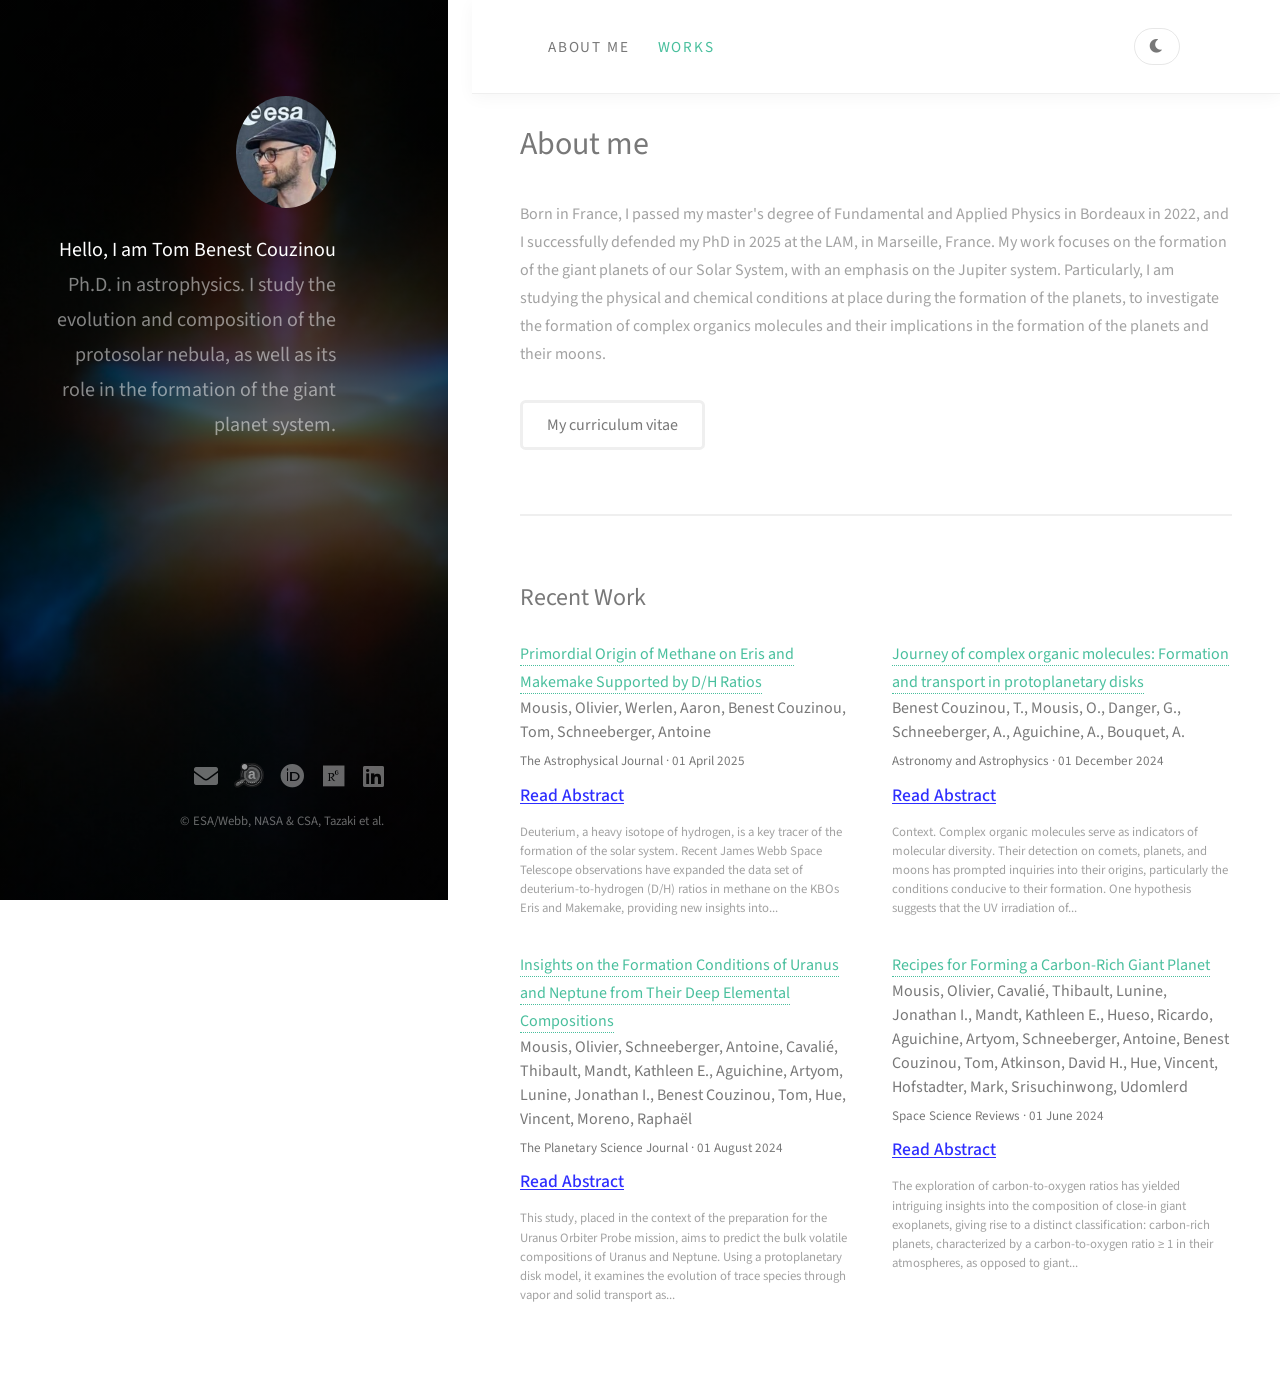
==== commit 82d00727: "Ajout du lien ADS et du mail" ====
--- a/index.html
+++ b/index.html
@@ -128,6 +128,8 @@
 			<footer id="footer">
 				<div class="inner">
 					<ul class="icons">
+						<li><a href="mailto:tom.benest@lam.fr" class="icon solid fa-envelope"><span class="label">mail</span></a></li>
+						<li><a href="https://ui.adsabs.harvard.edu/search/filter_property_fq_property=AND&filter_property_fq_property=property%3A%22refereed%22&fq=%7B!type%3Daqp%20v%3D%24fq_database%7D&fq=%7B!type%3Daqp%20v%3D%24fq_property%7D&fq_database=(database%3Aastronomy%20OR%20database%3Aphysics)&fq_property=(property%3A%22refereed%22)&q=%20author%3A%22Benest%20Couzinou%22&sort=date%20desc%2C%20bibcode%20desc&p_=0" class="ads-link" aria-label="ADS"><img src="images/ADS_logo.svg" alt="" aria-hidden="true" /></a></li>
 						<li><a href="https://orcid.org/0000-0002-8719-7867" class="icon brands fa-orcid"><span class="label">ORCID</span></a></li>
 						<li><a href="https://www.researchgate.net/profile/Tom-Benest-Couzinou" class="icon brands fa-researchgate"><span class="label">ResearchGate</span></a></li>
 						<li><a href="https://www.linkedin.com/in/tom-benest-69709b201/" class="icon brands fa-linkedin"><span class="label">Linkedin</span></a></li>
--- a/assets/css/main.css
+++ b/assets/css/main.css
@@ -2630,17 +2630,28 @@
 		}
 
 		.work-item .readmore-btn {
+			background: none;
+			border: 0;
 			color: #2E2EFF;
 			cursor: pointer;
 			display: inline-block;
-			font-size: 0.8em;
-			font-weight: 600;
+			font-size: 1.1em;
+			font-weight: 500;
 			margin: 0 0 0.75em 0;
+			padding: 0;
+			text-decoration: underline;
+			text-decoration-thickness: 1px;
+			text-underline-offset: 0.14em;
+		}
+
+		.work-item .readmore-btn:hover,
+		.work-item .readmore-btn:focus-visible {
+			color: #4f4f4f;
 		}
 
 		.work-item .text-wrapper {
-			font-size: 0.8em;
-			line-height: 1.55em;
+			font-size: 1.0em;
+			line-height: 1.65em;
 		}
 
 		.work-item .text-wrapper p {
@@ -2989,6 +3000,51 @@
 		#footer .icons a {
 			color: rgba(255, 255, 255, 0.4);
 		}
+
+		#footer .icons a.icon.fa-envelope:hover,
+		#footer .icons a.icon.fa-envelope:focus-visible {
+			color: #ffffff !important;
+		}
+
+		#footer .icons a.icon.fa-orcid:hover,
+		#footer .icons a.icon.fa-orcid:focus-visible {
+			color: #a6ce39 !important;
+		}
+
+		#footer .icons a.icon.fa-researchgate:hover,
+		#footer .icons a.icon.fa-researchgate:focus-visible {
+			color: #00ccbb !important;
+		}
+
+		#footer .icons a.icon.fa-linkedin:hover,
+		#footer .icons a.icon.fa-linkedin:focus-visible {
+			color: #0a66c2 !important;
+		}
+
+		#footer .icons a.ads-link {
+			display: inline-flex;
+			align-items: center;
+			justify-content: center;
+			width: 1.5em;
+			height: 1.5em;
+		}
+
+			#footer .icons a.ads-link img {
+				display: block;
+				width: 1.9em;
+				height: 1.9em;
+				transform: translateY(0.3em);
+				object-fit: contain;
+				filter: grayscale(1) brightness(0.95) contrast(1.15);
+				opacity: 0.6;
+				transition: filter 0.2s ease-in-out, opacity 0.2s ease-in-out;
+			}
+
+			#footer .icons a.ads-link:hover img,
+			#footer .icons a.ads-link:focus-visible img {
+				filter: none;
+				opacity: 1;
+			}
 
 	#footer .copyright {
 		color: rgba(255, 255, 255, 0.4);
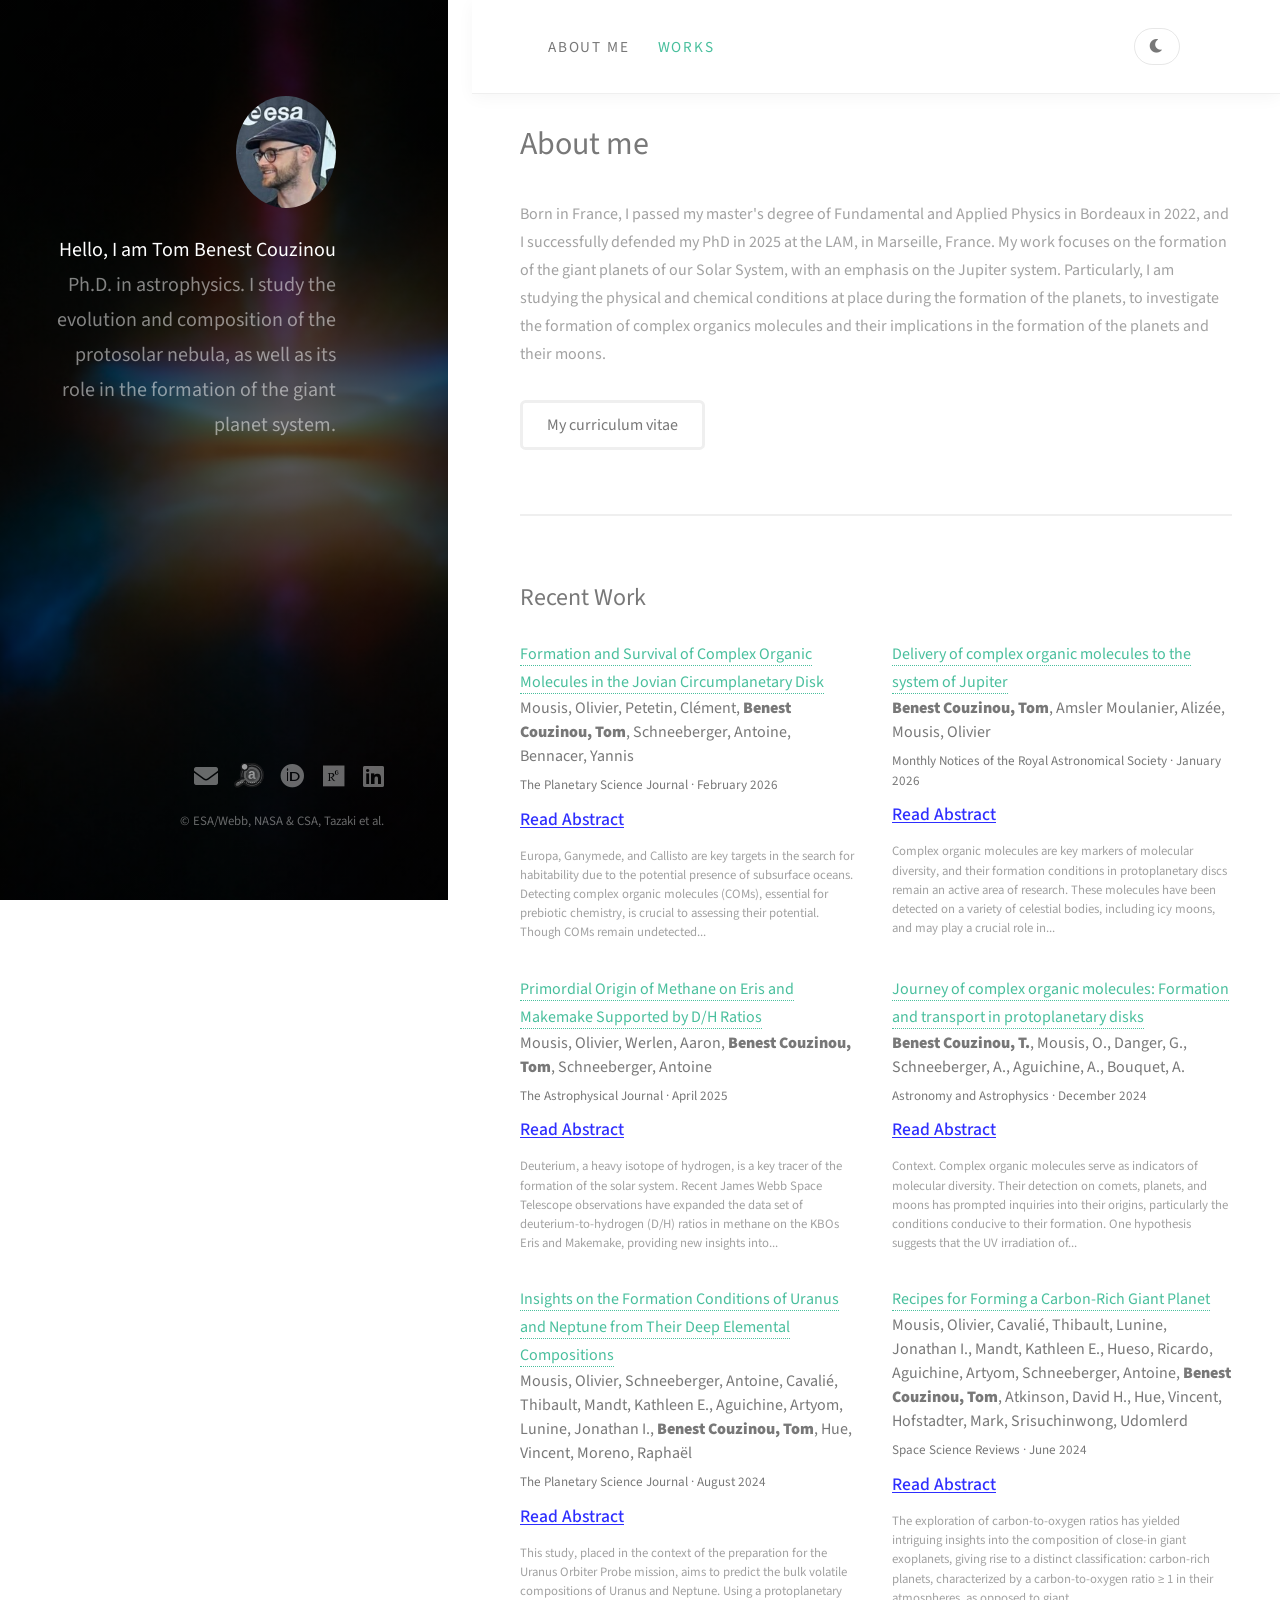
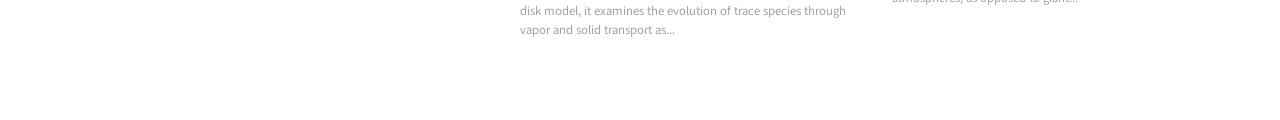
==== commit 5bfd39f3: "Add my new email adress" ====
--- a/index.html
+++ b/index.html
@@ -128,7 +128,7 @@
 			<footer id="footer">
 				<div class="inner">
 					<ul class="icons">
-						<li><a href="mailto:tom.benest@lam.fr" class="icon solid fa-envelope"><span class="label">mail</span></a></li>
+						<li><a href="mailto:tom.benest@ustc.edu.cn" class="icon solid fa-envelope"><span class="label">mail</span></a></li>
 						<li><a href="https://ui.adsabs.harvard.edu/search/filter_property_fq_property=AND&filter_property_fq_property=property%3A%22refereed%22&fq=%7B!type%3Daqp%20v%3D%24fq_database%7D&fq=%7B!type%3Daqp%20v%3D%24fq_property%7D&fq_database=(database%3Aastronomy%20OR%20database%3Aphysics)&fq_property=(property%3A%22refereed%22)&q=%20author%3A%22Benest%20Couzinou%22&sort=date%20desc%2C%20bibcode%20desc&p_=0" class="ads-link" aria-label="ADS"><img src="images/ADS_logo.svg" alt="" aria-hidden="true" /></a></li>
 						<li><a href="https://orcid.org/0000-0002-8719-7867" class="icon brands fa-orcid"><span class="label">ORCID</span></a></li>
 						<li><a href="https://www.researchgate.net/profile/Tom-Benest-Couzinou" class="icon brands fa-researchgate"><span class="label">ResearchGate</span></a></li>
--- a/assets/css/main.css
+++ b/assets/css/main.css
@@ -2621,6 +2621,10 @@
 		.work-item h3 {
 			font-size: 1em;
 			margin: 0 0 0.5em 0;
+		}
+
+		.work-item .author-highlight {
+			font-weight: 900;
 		}
 
 		.work-item .work-meta {
